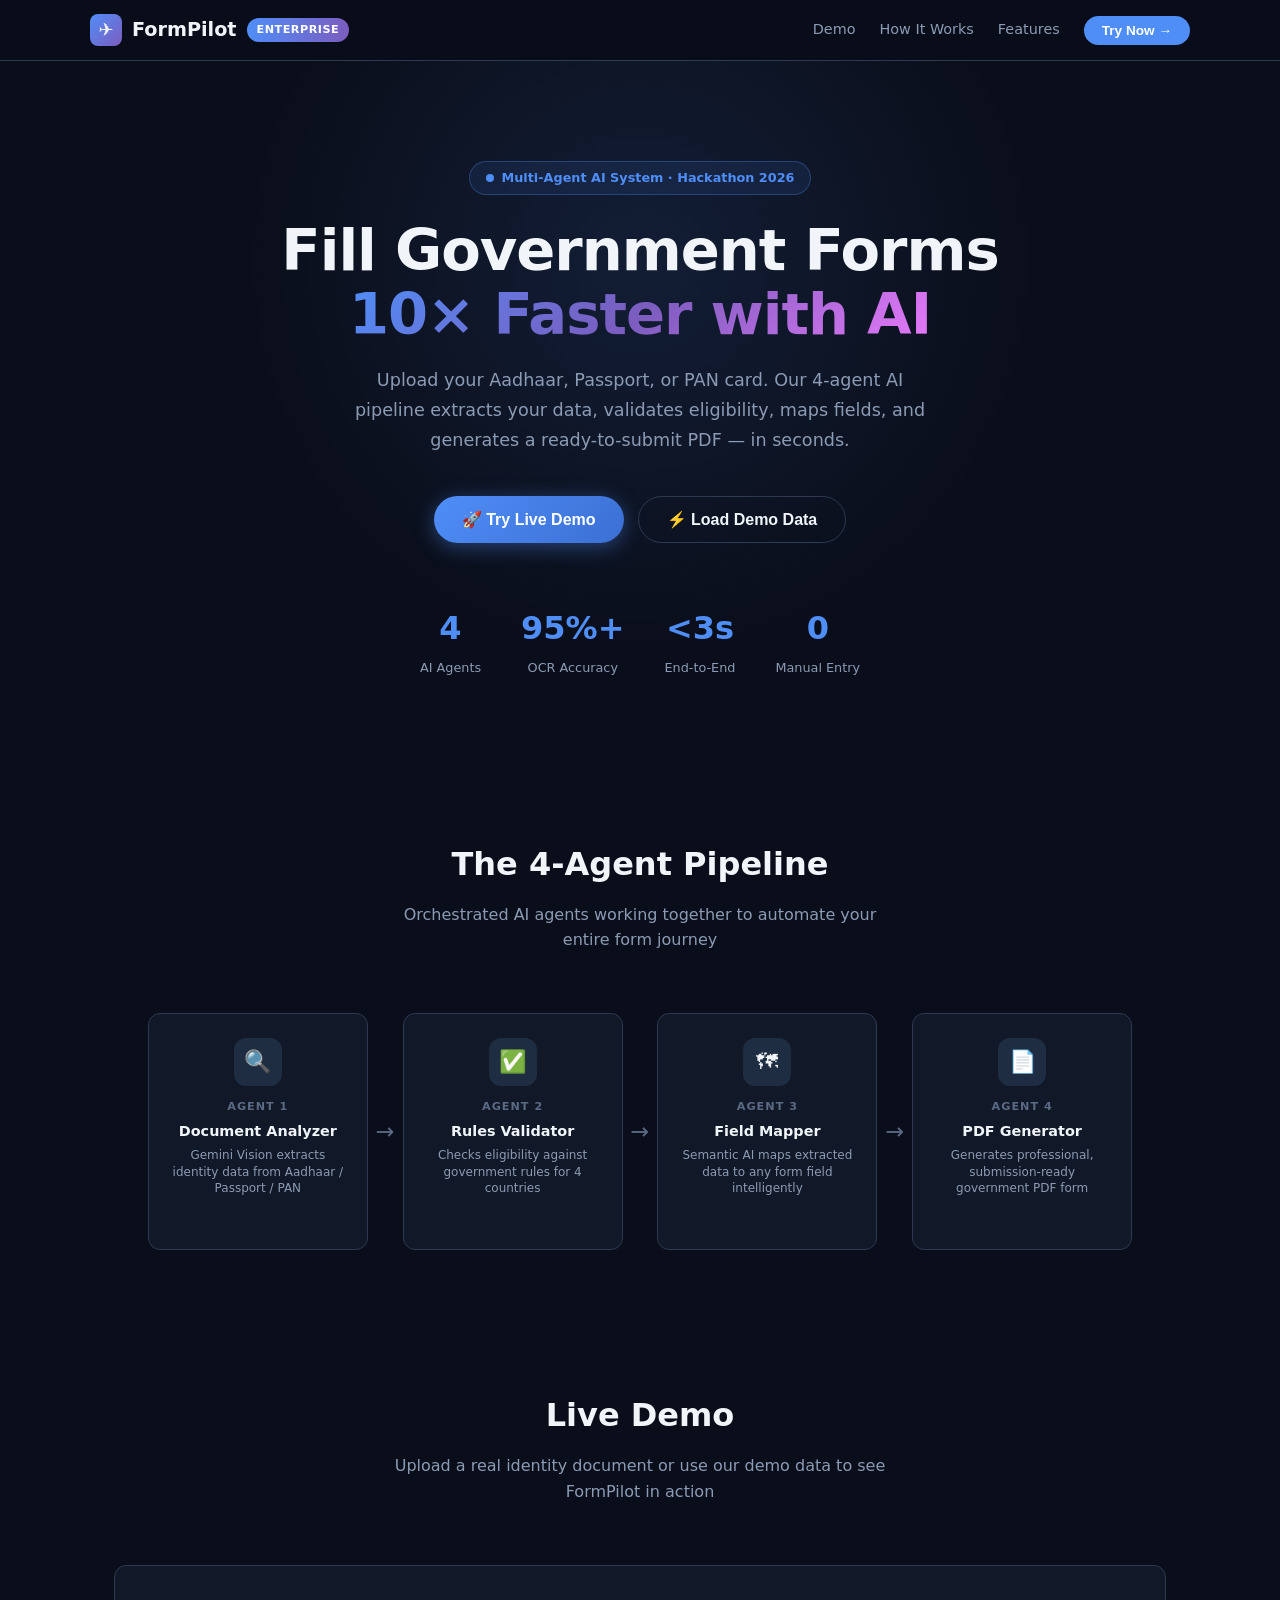
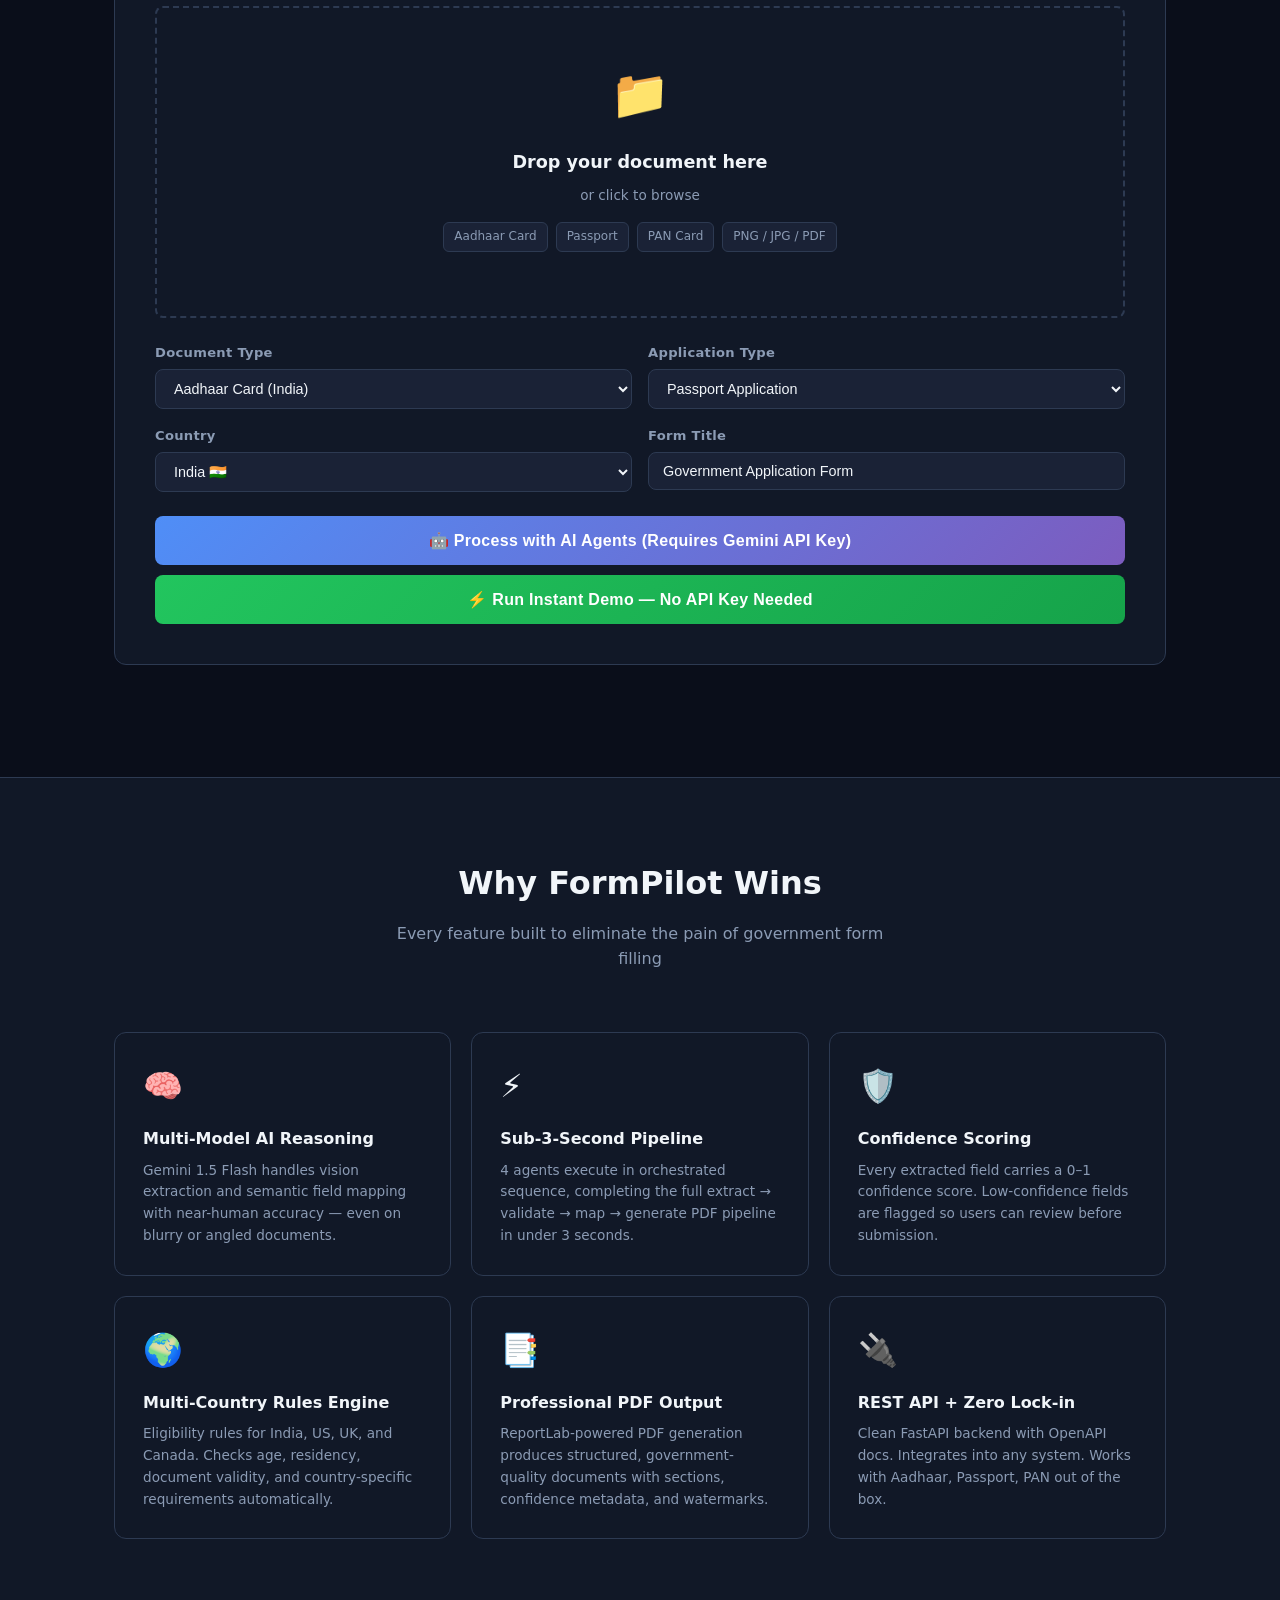
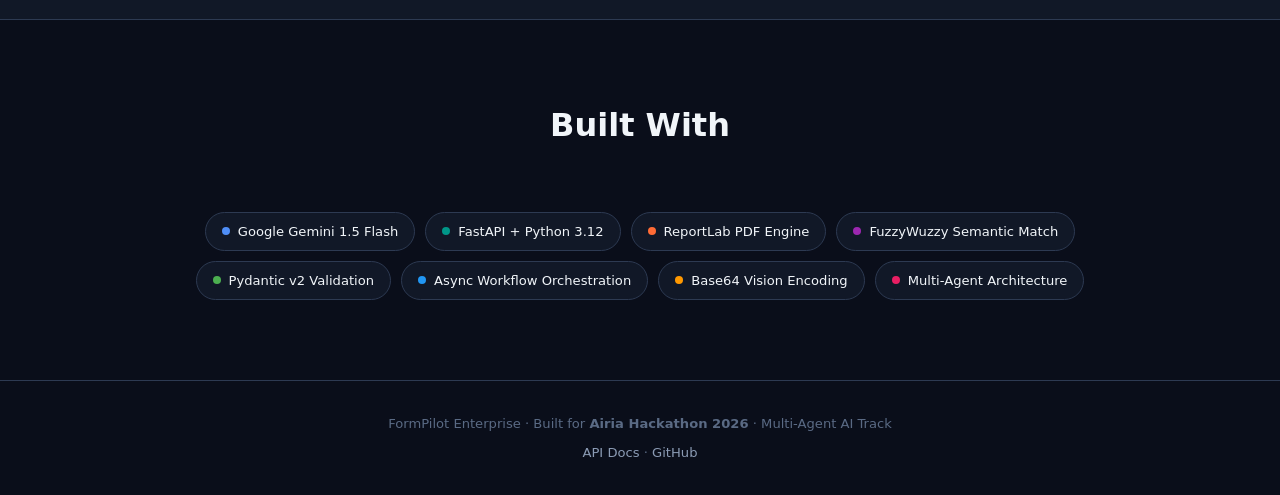
==== backend/static/index.html @ cfe10aa7 "Upgrade Gemini to 2.0-flash, add frontend + demo, Procfile and deployment docs" ====
<!DOCTYPE html>
<html lang="en">
<head>
  <meta charset="UTF-8" />
  <meta name="viewport" content="width=device-width, initial-scale=1.0" />
  <title>FormPilot — AI-Powered Form Automation</title>
  <style>
    /* ===================== DESIGN SYSTEM ===================== */
    :root {
      --bg:          #0a0e1a;
      --surface:     #111827;
      --surface2:    #1a2236;
      --surface3:    #1f2d42;
      --border:      #2d3a52;
      --primary:     #4f8ef7;
      --primary-glow:#3b6fd4;
      --accent:      #7c5cbf;
      --success:     #22c55e;
      --warning:     #f59e0b;
      --error:       #ef4444;
      --text:        #f1f5f9;
      --text-muted:  #8b9bb4;
      --text-dim:    #5a6a84;
      --radius:      12px;
      --radius-sm:   8px;
      --shadow:      0 4px 32px rgba(0,0,0,0.45);
    }
    *,*::before,*::after{box-sizing:border-box;margin:0;padding:0}
    html{scroll-behavior:smooth}
    body{background:var(--bg);color:var(--text);font-family:'Inter',system-ui,-apple-system,sans-serif;min-height:100vh;line-height:1.6}

    /* ===================== ANIMATIONS ===================== */
    @keyframes fadeUp   {from{opacity:0;transform:translateY(20px)}to{opacity:1;transform:translateY(0)}}
    @keyframes pulse    {0%,100%{opacity:1}50%{opacity:.4}}
    @keyframes spin     {to{transform:rotate(360deg)}}
    @keyframes glow     {0%,100%{box-shadow:0 0 10px rgba(79,142,247,.3)}50%{box-shadow:0 0 30px rgba(79,142,247,.8)}}
    @keyframes progressBar{from{width:0}to{width:100%}}
    @keyframes slideIn  {from{opacity:0;transform:translateX(-20px)}to{opacity:1;transform:translateX(0)}}
    @keyframes shimmer  {from{background-position:-200% 0}to{background-position:200% 0}}
    @keyframes float    {0%,100%{transform:translateY(0)}50%{transform:translateY(-8px)}}
    @keyframes dot      {0%,80%,100%{transform:scale(0)}40%{transform:scale(1)}}

    .fade-up    {animation:fadeUp .6s ease both}
    .pulse      {animation:pulse 2s ease infinite}
    .float      {animation:float 3s ease-in-out infinite}
    .glow       {animation:glow 2s ease-in-out infinite}

    /* ===================== LAYOUT ===================== */
    .container{max-width:1100px;margin:0 auto;padding:0 24px}

    /* ===================== NAV ===================== */
    nav{position:sticky;top:0;z-index:100;background:rgba(10,14,26,.92);backdrop-filter:blur(16px);border-bottom:1px solid var(--border);padding:0 24px}
    .nav-inner{max-width:1100px;margin:0 auto;display:flex;align-items:center;justify-content:space-between;height:60px}
    .nav-logo{display:flex;align-items:center;gap:10px;font-weight:700;font-size:1.2rem;color:var(--text)}
    .nav-logo-icon{width:32px;height:32px;background:linear-gradient(135deg,var(--primary),var(--accent));border-radius:8px;display:flex;align-items:center;justify-content:center;font-size:18px}
    .nav-badge{background:linear-gradient(90deg,var(--primary),var(--accent));border-radius:20px;padding:3px 10px;font-size:.7rem;font-weight:600;color:#fff;letter-spacing:.5px}
    .nav-links{display:flex;gap:24px;align-items:center}
    .nav-links a{color:var(--text-muted);text-decoration:none;font-size:.9rem;transition:color .2s}
    .nav-links a:hover{color:var(--text)}
    .btn-demo-nav{background:var(--primary);color:#fff;padding:7px 18px;border-radius:20px;font-size:.85rem;font-weight:600;cursor:pointer;border:none;transition:all .2s}
    .btn-demo-nav:hover{background:var(--primary-glow);transform:translateY(-1px)}

    /* ===================== HERO ===================== */
    .hero{padding:100px 24px 80px;text-align:center;position:relative;overflow:hidden}
    .hero::before{content:'';position:absolute;top:-200px;left:50%;transform:translateX(-50%);width:800px;height:800px;background:radial-gradient(ellipse,rgba(79,142,247,.12) 0,transparent 70%);pointer-events:none}
    .hero-eyebrow{display:inline-flex;align-items:center;gap:8px;background:rgba(79,142,247,.1);border:1px solid rgba(79,142,247,.3);border-radius:20px;padding:6px 16px;font-size:.8rem;color:var(--primary);margin-bottom:24px;font-weight:600}
    .hero-eyebrow span{width:8px;height:8px;background:var(--primary);border-radius:50%;display:inline-block}
    .hero h1{font-size:clamp(2rem,5vw,3.6rem);font-weight:800;line-height:1.1;margin-bottom:20px;letter-spacing:-1px}
    .hero h1 .highlight{background:linear-gradient(135deg,var(--primary),var(--accent) 50%,#e879f9);-webkit-background-clip:text;-webkit-text-fill-color:transparent;background-clip:text}
    .hero p{font-size:1.1rem;color:var(--text-muted);max-width:580px;margin:0 auto 40px;line-height:1.7}
    .hero-cta{display:flex;gap:14px;justify-content:center;flex-wrap:wrap}
    .btn-primary{background:linear-gradient(135deg,var(--primary),var(--primary-glow));color:#fff;padding:13px 28px;border-radius:30px;font-size:1rem;font-weight:600;cursor:pointer;border:none;transition:all .2s;box-shadow:0 4px 20px rgba(79,142,247,.4)}
    .btn-primary:hover{transform:translateY(-2px);box-shadow:0 8px 30px rgba(79,142,247,.5)}
    .btn-secondary{background:transparent;color:var(--text);padding:13px 28px;border-radius:30px;font-size:1rem;font-weight:600;cursor:pointer;border:1px solid var(--border);transition:all .2s}
    .btn-secondary:hover{border-color:var(--primary);color:var(--primary)}
    .hero-stats{display:flex;gap:40px;justify-content:center;margin-top:60px;flex-wrap:wrap}
    .stat{text-align:center}
    .stat-value{font-size:2rem;font-weight:700;color:var(--primary)}
    .stat-label{font-size:.8rem;color:var(--text-muted);margin-top:4px}

    /* ===================== HOW IT WORKS ===================== */
    .section{padding:80px 24px}
    .section-title{text-align:center;margin-bottom:60px}
    .section-title h2{font-size:2rem;font-weight:700;margin-bottom:12px}
    .section-title p{color:var(--text-muted);font-size:1rem;max-width:500px;margin:0 auto}

    .pipeline{display:flex;align-items:center;gap:0;justify-content:center;flex-wrap:wrap;margin-bottom:40px}
    .pipeline-step{flex:1;min-width:180px;max-width:220px;background:var(--surface);border:1px solid var(--border);border-radius:var(--radius);padding:24px 20px;text-align:center;position:relative;transition:all .3s}
    .pipeline-step.active{border-color:var(--primary);background:var(--surface2);box-shadow:0 0 20px rgba(79,142,247,.2)}
    .pipeline-step.done{border-color:var(--success);background:rgba(34,197,94,.05)}
    .pipeline-step.error{border-color:var(--error);background:rgba(239,68,68,.05)}
    .pipeline-arrow{color:var(--text-dim);font-size:1.4rem;padding:0 8px;flex-shrink:0}
    .step-icon{width:48px;height:48px;border-radius:12px;background:var(--surface3);display:flex;align-items:center;justify-content:center;margin:0 auto 12px;font-size:22px;transition:all .3s}
    .pipeline-step.active .step-icon{background:rgba(79,142,247,.2);animation:glow 2s ease-in-out infinite}
    .pipeline-step.done .step-icon{background:rgba(34,197,94,.2)}
    .step-num{font-size:.7rem;color:var(--text-dim);font-weight:600;letter-spacing:1px;margin-bottom:4px}
    .step-name{font-size:.9rem;font-weight:600;margin-bottom:4px}
    .step-desc{font-size:.75rem;color:var(--text-muted);line-height:1.4}
    .step-status{margin-top:10px;font-size:.75rem;font-weight:600;height:18px}
    .step-status.running{color:var(--primary)}
    .step-status.done{color:var(--success)}
    .step-status.error{color:var(--error)}

    /* ===================== UPLOAD ZONE ===================== */
    .upload-section{background:var(--surface);border:1px solid var(--border);border-radius:var(--radius);padding:40px;margin-bottom:32px}
    .upload-zone{border:2px dashed var(--border);border-radius:var(--radius-sm);padding:48px 20px;text-align:center;cursor:pointer;transition:all .3s;position:relative;overflow:hidden}
    .upload-zone:hover,.upload-zone.drag-over{border-color:var(--primary);background:rgba(79,142,247,.04)}
    .upload-zone.has-file{border-color:var(--success);background:rgba(34,197,94,.04)}
    .upload-icon{font-size:3rem;margin-bottom:16px;display:block}
    .upload-title{font-size:1.1rem;font-weight:600;margin-bottom:8px}
    .upload-subtitle{font-size:.85rem;color:var(--text-muted);margin-bottom:16px}
    .upload-formats{display:flex;gap:8px;justify-content:center;flex-wrap:wrap;margin-bottom:16px}
    .format-badge{background:var(--surface2);border:1px solid var(--border);border-radius:6px;padding:4px 10px;font-size:.75rem;color:var(--text-muted)}
    .upload-input{position:absolute;inset:0;opacity:0;cursor:pointer;z-index:2}
    .upload-preview{display:none;align-items:center;gap:16px;margin-top:20px;padding:16px;background:var(--surface2);border-radius:var(--radius-sm)}
    .upload-preview.show{display:flex}
    .preview-img{width:80px;height:80px;object-fit:cover;border-radius:8px;border:2px solid var(--success)}
    .preview-info{flex:1;text-align:left}
    .preview-name{font-weight:600;font-size:.9rem;margin-bottom:4px}
    .preview-size{font-size:.78rem;color:var(--text-muted)}
    .preview-remove{background:none;border:none;color:var(--error);cursor:pointer;font-size:1.1rem;padding:4px}

    .form-row{display:grid;grid-template-columns:1fr 1fr;gap:16px;margin-top:24px}
    .form-group label{display:block;font-size:.82rem;font-weight:600;color:var(--text-muted);margin-bottom:6px;letter-spacing:.3px}
    .form-group select,.form-group input{width:100%;background:var(--surface2);border:1px solid var(--border);border-radius:var(--radius-sm);padding:10px 14px;color:var(--text);font-size:.9rem;outline:none;transition:border-color .2s}
    .form-group select:focus,.form-group input:focus{border-color:var(--primary)}
    .form-group select option{background:var(--surface2)}

    /* ===================== PROCESS BUTTON ===================== */
    .process-btn{width:100%;padding:15px;background:linear-gradient(135deg,var(--primary),var(--accent));color:#fff;border:none;border-radius:var(--radius-sm);font-size:1rem;font-weight:700;cursor:pointer;margin-top:24px;transition:all .3s;letter-spacing:.3px;position:relative;overflow:hidden}
    .process-btn:hover:not(:disabled){transform:translateY(-1px);box-shadow:0 8px 30px rgba(79,142,247,.4)}
    .process-btn:disabled{opacity:.6;cursor:not-allowed;transform:none}
    .process-btn::after{content:'';position:absolute;inset:0;background:linear-gradient(90deg,transparent,rgba(255,255,255,.1),transparent);transform:translateX(-100%);transition:transform .5s}
    .process-btn:hover:not(:disabled)::after{transform:translateX(100%)}

    /* ===================== PROGRESS ===================== */
    .progress-section{display:none;background:var(--surface);border:1px solid var(--border);border-radius:var(--radius);padding:32px;margin-bottom:24px}
    .progress-section.show{display:block;animation:fadeUp .4s ease}
    .progress-header{display:flex;align-items:center;justify-content:space-between;margin-bottom:24px}
    .progress-title{font-size:1.1rem;font-weight:700}
    .progress-pct{font-size:1rem;font-weight:700;color:var(--primary)}
    .progress-bar-wrap{background:var(--surface2);border-radius:999px;height:8px;overflow:hidden;margin-bottom:24px}
    .progress-bar{height:100%;border-radius:999px;background:linear-gradient(90deg,var(--primary),var(--accent));transition:width .8s ease}
    .progress-log{background:var(--surface2);border-radius:var(--radius-sm);padding:16px;font-family:monospace;font-size:.8rem;color:var(--text-muted);max-height:160px;overflow-y:auto;line-height:1.8}
    .log-line{display:flex;gap:10px;align-items:flex-start;animation:slideIn .3s ease}
    .log-time{color:var(--text-dim);flex-shrink:0}
    .log-msg.ok{color:var(--success)}
    .log-msg.info{color:var(--primary)}
    .log-msg.warn{color:var(--warning)}
    .log-msg.err{color:var(--error)}

    /* ===================== RESULTS ===================== */
    .results-section{display:none;animation:fadeUp .5s ease}
    .results-section.show{display:block}
    .results-grid{display:grid;grid-template-columns:1fr 1fr;gap:20px;margin-bottom:24px}
    .result-card{background:var(--surface);border:1px solid var(--border);border-radius:var(--radius);padding:24px}
    .result-card.full{grid-column:1/-1}
    .card-header{display:flex;align-items:center;justify-content:space-between;margin-bottom:20px;padding-bottom:16px;border-bottom:1px solid var(--border)}
    .card-title{display:flex;align-items:center;gap:10px;font-size:1rem;font-weight:700}
    .card-title .icon{width:32px;height:32px;border-radius:8px;background:var(--surface2);display:flex;align-items:center;justify-content:center;font-size:16px}
    .card-badge{font-size:.72rem;font-weight:600;padding:3px 10px;border-radius:20px}
    .badge-success{background:rgba(34,197,94,.15);color:var(--success);border:1px solid rgba(34,197,94,.3)}
    .badge-warning{background:rgba(245,158,11,.15);color:var(--warning);border:1px solid rgba(245,158,11,.3)}
    .badge-info{background:rgba(79,142,247,.15);color:var(--primary);border:1px solid rgba(79,142,247,.3)}

    .field-grid{display:grid;gap:10px}
    .field-item{display:flex;align-items:baseline;justify-content:space-between;gap:12px;padding:10px 14px;background:var(--surface2);border-radius:var(--radius-sm);border:1px solid transparent;transition:border-color .2s}
    .field-item:hover{border-color:var(--border)}
    .field-label{font-size:.78rem;color:var(--text-muted);font-weight:500;min-width:100px;flex-shrink:0}
    .field-value{font-size:.88rem;font-weight:600;text-align:right;word-break:break-all}
    .field-conf{font-size:.7rem;padding:2px 8px;border-radius:10px;flex-shrink:0}
    .conf-high{background:rgba(34,197,94,.15);color:var(--success)}
    .conf-med {background:rgba(245,158,11,.15);color:var(--warning)}
    .conf-low {background:rgba(239,68,68,.15);color:var(--error)}

    .validation-list{display:grid;gap:8px}
    .validation-item{display:flex;align-items:center;gap:12px;padding:12px 14px;background:var(--surface2);border-radius:var(--radius-sm)}
    .validation-icon{font-size:1rem;flex-shrink:0}
    .validation-check{font-size:.85rem;font-weight:600;flex:1}
    .validation-note{font-size:.78rem;color:var(--text-muted)}
    .eligibility-banner{padding:16px 20px;border-radius:var(--radius-sm);display:flex;align-items:center;gap:14px;margin-bottom:20px;font-weight:600}
    .eligible-yes{background:rgba(34,197,94,.1);border:1px solid rgba(34,197,94,.3);color:var(--success)}
    .eligible-no{background:rgba(239,68,68,.1);border:1px solid rgba(239,68,68,.3);color:var(--error)}

    .mapping-table{width:100%;border-collapse:collapse}
    .mapping-table th{text-align:left;font-size:.75rem;color:var(--text-muted);font-weight:600;letter-spacing:.5px;padding:8px 12px;border-bottom:1px solid var(--border);text-transform:uppercase}
    .mapping-table td{padding:10px 12px;font-size:.85rem;border-bottom:1px solid rgba(45,58,82,.4)}
    .mapping-table tr:last-child td{border-bottom:none}
    .mapping-table tr:hover td{background:rgba(79,142,247,.03)}
    .mapping-conf-bar{height:4px;border-radius:2px;background:var(--surface3);overflow:hidden;margin-top:4px}
    .mapping-conf-fill{height:100%;border-radius:2px;background:var(--primary);transition:width .8s .2s ease}

    /* ===================== PDF SECTION ===================== */
    .pdf-section{background:linear-gradient(135deg,rgba(79,142,247,.08),rgba(124,92,191,.08));border:1px solid rgba(79,142,247,.3);border-radius:var(--radius);padding:32px;text-align:center;margin-top:8px}
    .pdf-icon{font-size:3.5rem;margin-bottom:12px;display:block}
    .pdf-title{font-size:1.3rem;font-weight:700;margin-bottom:8px}
    .pdf-meta{font-size:.85rem;color:var(--text-muted);margin-bottom:24px}
    .btn-download{display:inline-flex;align-items:center;gap:10px;background:linear-gradient(135deg,var(--primary),var(--accent));color:#fff;padding:14px 32px;border-radius:30px;font-size:1rem;font-weight:700;cursor:pointer;border:none;transition:all .3s;box-shadow:0 4px 20px rgba(79,142,247,.4);text-decoration:none}
    .btn-download:hover{transform:translateY(-2px);box-shadow:0 8px 30px rgba(79,142,247,.5)}
    .btn-retry{display:inline-flex;align-items:center;gap:8px;background:transparent;color:var(--text-muted);border:1px solid var(--border);padding:10px 20px;border-radius:20px;font-size:.85rem;cursor:pointer;transition:all .2s;margin-left:12px}
    .btn-retry:hover{border-color:var(--primary);color:var(--primary)}

    /* ===================== FEATURES ===================== */
    .features-grid{display:grid;grid-template-columns:repeat(auto-fit,minmax(250px,1fr));gap:20px}
    .feature-card{background:var(--surface);border:1px solid var(--border);border-radius:var(--radius);padding:28px;transition:all .3s}
    .feature-card:hover{border-color:var(--primary);transform:translateY(-4px);box-shadow:var(--shadow)}
    .feature-icon{font-size:2rem;margin-bottom:14px}
    .feature-title{font-size:1rem;font-weight:700;margin-bottom:8px}
    .feature-desc{font-size:.85rem;color:var(--text-muted);line-height:1.6}

    /* ===================== TECH STACK ===================== */
    .tech-grid{display:flex;flex-wrap:wrap;gap:10px;justify-content:center}
    .tech-pill{display:flex;align-items:center;gap:8px;background:var(--surface);border:1px solid var(--border);border-radius:20px;padding:8px 16px;font-size:.82rem;font-weight:500;transition:all .2s}
    .tech-pill:hover{border-color:var(--primary);color:var(--primary)}
    .tech-dot{width:8px;height:8px;border-radius:50%}

    /* ===================== LOADING DOTS ===================== */
    .dots{display:inline-flex;gap:4px}
    .dots span{width:7px;height:7px;background:currentColor;border-radius:50%;animation:dot 1.4s ease-in-out infinite}
    .dots span:nth-child(1){animation-delay:-.32s}
    .dots span:nth-child(2){animation-delay:-.16s}

    /* ===================== ERROR ===================== */
    .error-banner{background:rgba(239,68,68,.1);border:1px solid rgba(239,68,68,.3);border-radius:var(--radius-sm);padding:16px 20px;color:var(--error);display:none;margin-top:16px;font-size:.9rem}
    .error-banner.show{display:block;animation:fadeUp .3s ease}

    /* ===================== FOOTER ===================== */
    footer{border-top:1px solid var(--border);padding:32px 24px;text-align:center;color:var(--text-dim);font-size:.82rem}
    footer a{color:var(--text-muted);text-decoration:none}
    footer a:hover{color:var(--primary)}

    /* ===================== RESPONSIVE ===================== */
    @media(max-width:768px){
      .results-grid{grid-template-columns:1fr}
      .form-row{grid-template-columns:1fr}
      .pipeline{gap:4px}
      .pipeline-arrow{display:none}
      .pipeline-step{min-width:140px}
    }
    @media(max-width:480px){
      .hero h1{font-size:1.8rem}
      .hero-stats{gap:24px}
    }
  </style>
</head>
<body>

<!-- ==================== NAV ==================== -->
<nav>
  <div class="nav-inner">
    <div class="nav-logo">
      <div class="nav-logo-icon">✈</div>
      <span>FormPilot</span>
      <span class="nav-badge">ENTERPRISE</span>
    </div>
    <div class="nav-links">
      <a href="#demo">Demo</a>
      <a href="#how-it-works">How It Works</a>
      <a href="#features">Features</a>
      <button class="btn-demo-nav" onclick="document.getElementById('demo').scrollIntoView({behavior:'smooth'})">Try Now →</button>
    </div>
  </div>
</nav>

<!-- ==================== HERO ==================== -->
<section class="hero">
  <div style="animation:fadeUp .6s ease both">
    <div class="hero-eyebrow"><span></span>Multi-Agent AI System · Hackathon 2026</div>
    <h1>Fill Government Forms<br/><span class="highlight">10× Faster with AI</span></h1>
    <p>Upload your Aadhaar, Passport, or PAN card. Our 4-agent AI pipeline extracts your data, validates eligibility, maps fields, and generates a ready-to-submit PDF — in seconds.</p>
    <div class="hero-cta">
      <button class="btn-primary" onclick="document.getElementById('demo').scrollIntoView({behavior:'smooth'})">🚀 Try Live Demo</button>
      <button class="btn-secondary" onclick="loadDemoData()">⚡ Load Demo Data</button>
    </div>
  </div>
  <div class="hero-stats fade-up" style="animation-delay:.3s">
    <div class="stat"><div class="stat-value">4</div><div class="stat-label">AI Agents</div></div>
    <div class="stat"><div class="stat-value">95%+</div><div class="stat-label">OCR Accuracy</div></div>
    <div class="stat"><div class="stat-value">&lt;3s</div><div class="stat-label">End-to-End</div></div>
    <div class="stat"><div class="stat-value">0</div><div class="stat-label">Manual Entry</div></div>
  </div>
</section>

<!-- ==================== HOW IT WORKS ==================== -->
<section id="how-it-works" class="section">
  <div class="container">
    <div class="section-title fade-up">
      <h2>The 4-Agent Pipeline</h2>
      <p>Orchestrated AI agents working together to automate your entire form journey</p>
    </div>
    <div class="pipeline" id="pipeline">
      <div class="pipeline-step" id="step1">
        <div class="step-icon">🔍</div>
        <div class="step-num">AGENT 1</div>
        <div class="step-name">Document Analyzer</div>
        <div class="step-desc">Gemini Vision extracts identity data from Aadhaar / Passport / PAN</div>
        <div class="step-status" id="status1"></div>
      </div>
      <div class="pipeline-arrow">→</div>
      <div class="pipeline-step" id="step2">
        <div class="step-icon">✅</div>
        <div class="step-num">AGENT 2</div>
        <div class="step-name">Rules Validator</div>
        <div class="step-desc">Checks eligibility against government rules for 4 countries</div>
        <div class="step-status" id="status2"></div>
      </div>
      <div class="pipeline-arrow">→</div>
      <div class="pipeline-step" id="step3">
        <div class="step-icon">🗺</div>
        <div class="step-num">AGENT 3</div>
        <div class="step-name">Field Mapper</div>
        <div class="step-desc">Semantic AI maps extracted data to any form field intelligently</div>
        <div class="step-status" id="status3"></div>
      </div>
      <div class="pipeline-arrow">→</div>
      <div class="pipeline-step" id="step4">
        <div class="step-icon">📄</div>
        <div class="step-num">AGENT 4</div>
        <div class="step-name">PDF Generator</div>
        <div class="step-desc">Generates professional, submission-ready government PDF form</div>
        <div class="step-status" id="status4"></div>
      </div>
    </div>
  </div>
</section>

<!-- ==================== DEMO ==================== -->
<section id="demo" class="section" style="padding-top:20px">
  <div class="container">
    <div class="section-title fade-up">
      <h2>Live Demo</h2>
      <p>Upload a real identity document or use our demo data to see FormPilot in action</p>
    </div>

    <!-- Upload Card -->
    <div class="upload-section fade-up">
      <div class="upload-zone" id="uploadZone">
        <input type="file" class="upload-input" id="fileInput" accept="image/*,.pdf" />
        <span class="upload-icon float">📁</span>
        <div class="upload-title">Drop your document here</div>
        <div class="upload-subtitle">or click to browse</div>
        <div class="upload-formats">
          <span class="format-badge">Aadhaar Card</span>
          <span class="format-badge">Passport</span>
          <span class="format-badge">PAN Card</span>
          <span class="format-badge">PNG / JPG / PDF</span>
        </div>
      </div>
      <div class="upload-preview" id="uploadPreview">
        <img id="previewImg" src="" alt="Preview" class="preview-img" />
        <div class="preview-info">
          <div class="preview-name" id="previewName"></div>
          <div class="preview-size" id="previewSize"></div>
        </div>
        <button class="preview-remove" onclick="removeFile()" title="Remove">✕</button>
      </div>

      <div class="form-row">
        <div class="form-group">
          <label>Document Type</label>
          <select id="docType">
            <option value="aadhaar">Aadhaar Card (India)</option>
            <option value="passport">Passport</option>
            <option value="pan">PAN Card (India)</option>
          </select>
        </div>
        <div class="form-group">
          <label>Application Type</label>
          <select id="appType">
            <option value="passport">Passport Application</option>
            <option value="visa">Visa Application</option>
            <option value="driver_license">Driver's License</option>
            <option value="voter_id">Voter ID</option>
          </select>
        </div>
        <div class="form-group">
          <label>Country</label>
          <select id="country">
            <option value="IN">India 🇮🇳</option>
            <option value="US">United States 🇺🇸</option>
            <option value="UK">United Kingdom 🇬🇧</option>
            <option value="CA">Canada 🇨🇦</option>
          </select>
        </div>
        <div class="form-group">
          <label>Form Title</label>
          <input type="text" id="formTitle" value="Government Application Form" placeholder="e.g. DS-160 Visa Form" />
        </div>
      </div>

      <div class="error-banner" id="errorBanner"></div>

      <button class="process-btn" id="processBtn" onclick="processDocument()">
        🤖 Process with AI Agents (Requires Gemini API Key)
      </button>
      <button class="process-btn" id="demoBtn" onclick="runServerDemo()" style="margin-top:10px;background:linear-gradient(135deg,#22c55e,#16a34a)">
        ⚡ Run Instant Demo — No API Key Needed
      </button>
    </div>

    <!-- Progress Section -->
    <div class="progress-section" id="progressSection">
      <div class="progress-header">
        <div class="progress-title">⚙️ Processing Pipeline</div>
        <div class="progress-pct" id="progressPct">0%</div>
      </div>
      <div class="progress-bar-wrap">
        <div class="progress-bar" id="progressBar" style="width:0%"></div>
      </div>
      <div class="progress-log" id="progressLog"></div>
    </div>

    <!-- Results Section -->
    <div class="results-section" id="resultsSection">
      <div class="results-grid">
        <!-- Extracted Profile -->
        <div class="result-card">
          <div class="card-header">
            <div class="card-title"><div class="icon">👤</div> Extracted Identity</div>
            <span class="card-badge badge-success" id="ocrConfBadge">–</span>
          </div>
          <div class="field-grid" id="profileFields"></div>
        </div>

        <!-- Eligibility -->
        <div class="result-card">
          <div class="card-header">
            <div class="card-title"><div class="icon">⚖️</div> Eligibility Check</div>
            <span class="card-badge" id="eligBadge">–</span>
          </div>
          <div id="eligibilityContent"></div>
        </div>

        <!-- Field Mappings -->
        <div class="result-card full">
          <div class="card-header">
            <div class="card-title"><div class="icon">🗺</div> Form Field Mappings</div>
            <span class="card-badge badge-info" id="mappingsBadge">–</span>
          </div>
          <table class="mapping-table">
            <thead>
              <tr>
                <th>Form Field</th>
                <th>Source Field</th>
                <th>Mapped Value</th>
                <th>Confidence</th>
              </tr>
            </thead>
            <tbody id="mappingsTable"></tbody>
          </table>
        </div>
      </div>

      <!-- PDF Download -->
      <div class="pdf-section" id="pdfSection" style="display:none">
        <span class="pdf-icon float">📄</span>
        <div class="pdf-title">Your form is ready!</div>
        <div class="pdf-meta" id="pdfMeta">Filled and formatted — ready to submit</div>
        <div style="display:flex;gap:12px;justify-content:center;flex-wrap:wrap">
          <a id="downloadBtn" class="btn-download" href="#" download>⬇ Download PDF</a>
          <button class="btn-retry" onclick="resetUI()">↺ Process Another</button>
        </div>
      </div>
    </div>
  </div>
</section>

<!-- ==================== FEATURES ==================== -->
<section id="features" class="section" style="background:var(--surface);border-top:1px solid var(--border);border-bottom:1px solid var(--border)">
  <div class="container">
    <div class="section-title fade-up">
      <h2>Why FormPilot Wins</h2>
      <p>Every feature built to eliminate the pain of government form filling</p>
    </div>
    <div class="features-grid">
      <div class="feature-card fade-up">
        <div class="feature-icon">🧠</div>
        <div class="feature-title">Multi-Model AI Reasoning</div>
        <div class="feature-desc">Gemini 1.5 Flash handles vision extraction and semantic field mapping with near-human accuracy — even on blurry or angled documents.</div>
      </div>
      <div class="feature-card fade-up" style="animation-delay:.1s">
        <div class="feature-icon">⚡</div>
        <div class="feature-title">Sub-3-Second Pipeline</div>
        <div class="feature-desc">4 agents execute in orchestrated sequence, completing the full extract → validate → map → generate PDF pipeline in under 3 seconds.</div>
      </div>
      <div class="feature-card fade-up" style="animation-delay:.2s">
        <div class="feature-icon">🛡️</div>
        <div class="feature-title">Confidence Scoring</div>
        <div class="feature-desc">Every extracted field carries a 0–1 confidence score. Low-confidence fields are flagged so users can review before submission.</div>
      </div>
      <div class="feature-card fade-up" style="animation-delay:.3s">
        <div class="feature-icon">🌍</div>
        <div class="feature-title">Multi-Country Rules Engine</div>
        <div class="feature-desc">Eligibility rules for India, US, UK, and Canada. Checks age, residency, document validity, and country-specific requirements automatically.</div>
      </div>
      <div class="feature-card fade-up" style="animation-delay:.4s">
        <div class="feature-icon">📑</div>
        <div class="feature-title">Professional PDF Output</div>
        <div class="feature-desc">ReportLab-powered PDF generation produces structured, government-quality documents with sections, confidence metadata, and watermarks.</div>
      </div>
      <div class="feature-card fade-up" style="animation-delay:.5s">
        <div class="feature-icon">🔌</div>
        <div class="feature-title">REST API + Zero Lock-in</div>
        <div class="feature-desc">Clean FastAPI backend with OpenAPI docs. Integrates into any system. Works with Aadhaar, Passport, PAN out of the box.</div>
      </div>
    </div>
  </div>
</section>

<!-- ==================== TECH STACK ==================== -->
<section class="section">
  <div class="container">
    <div class="section-title fade-up">
      <h2>Built With</h2>
    </div>
    <div class="tech-grid fade-up">
      <div class="tech-pill"><div class="tech-dot" style="background:#4f8ef7"></div>Google Gemini 1.5 Flash</div>
      <div class="tech-pill"><div class="tech-dot" style="background:#009688"></div>FastAPI + Python 3.12</div>
      <div class="tech-pill"><div class="tech-dot" style="background:#ff6b35"></div>ReportLab PDF Engine</div>
      <div class="tech-pill"><div class="tech-dot" style="background:#9c27b0"></div>FuzzyWuzzy Semantic Match</div>
      <div class="tech-pill"><div class="tech-dot" style="background:#4caf50"></div>Pydantic v2 Validation</div>
      <div class="tech-pill"><div class="tech-dot" style="background:#2196f3"></div>Async Workflow Orchestration</div>
      <div class="tech-pill"><div class="tech-dot" style="background:#ff9800"></div>Base64 Vision Encoding</div>
      <div class="tech-pill"><div class="tech-dot" style="background:#e91e63"></div>Multi-Agent Architecture</div>
    </div>
  </div>
</section>

<!-- ==================== FOOTER ==================== -->
<footer>
  <div class="container">
    <p>FormPilot Enterprise · Built for <strong>Airia Hackathon 2026</strong> · Multi-Agent AI Track</p>
    <p style="margin-top:8px"><a href="/docs" target="_blank">API Docs</a> · <a href="https://github.com/pranjal2004838/Formpilot" target="_blank">GitHub</a></p>
  </div>
</footer>

<!-- ==================== SCRIPT ==================== -->
<script>
  const API = '';  // Same origin — FastAPI serves both frontend and API

  let uploadedFile = null;
  let currentResult = null;

  // ──────── FILE UPLOAD ────────
  const zone   = document.getElementById('uploadZone');
  const input  = document.getElementById('fileInput');
  const preview= document.getElementById('uploadPreview');

  zone.addEventListener('dragover', e => { e.preventDefault(); zone.classList.add('drag-over'); });
  zone.addEventListener('dragleave', () => zone.classList.remove('drag-over'));
  zone.addEventListener('drop', e => {
    e.preventDefault(); zone.classList.remove('drag-over');
    if (e.dataTransfer.files[0]) handleFile(e.dataTransfer.files[0]);
  });
  input.addEventListener('change', () => { if (input.files[0]) handleFile(input.files[0]); });

  function handleFile(file) {
    uploadedFile = file;
    zone.classList.add('has-file');
    document.getElementById('previewName').textContent = file.name;
    document.getElementById('previewSize').textContent = (file.size/1024).toFixed(1) + ' KB · ' + file.type;
    if (file.type.startsWith('image/')) {
      const reader = new FileReader();
      reader.onload = e => { document.getElementById('previewImg').src = e.target.result; };
      reader.readAsDataURL(file);
    } else {
      document.getElementById('previewImg').src = 'data:image/svg+xml,<svg xmlns="http://www.w3.org/2000/svg" viewBox="0 0 100 100"><text y=".9em" font-size="90">📄</text></svg>';
    }
    preview.classList.add('show');
    hideError();
  }

  function removeFile() {
    uploadedFile = null;
    zone.classList.remove('has-file');
    preview.classList.remove('show');
    input.value = '';
  }

  // ──────── DEMO DATA ────────
  function loadDemoData() {
    // Create a simple demo Aadhaar-like image programmatically
    const canvas = document.createElement('canvas');
    canvas.width = 640; canvas.height = 400;
    const ctx = canvas.getContext('2d');

    // Background
    ctx.fillStyle = '#ffffff'; ctx.fillRect(0,0,640,400);

    // Header bar
    const grad = ctx.createLinearGradient(0,0,640,0);
    grad.addColorStop(0,'#1a237e'); grad.addColorStop(1,'#283593');
    ctx.fillStyle = grad; ctx.fillRect(0,0,640,60);
    ctx.fillStyle = '#ffffff'; ctx.font = 'bold 14px Arial';
    ctx.fillText('UNIQUE IDENTIFICATION AUTHORITY OF INDIA', 120, 28);
    ctx.font = '12px Arial';
    ctx.fillText('Government of India', 250, 50);

    // Photo placeholder
    ctx.fillStyle = '#e0e0e0'; ctx.fillRect(20, 80, 100, 130);
    ctx.fillStyle = '#9e9e9e'; ctx.font = '12px Arial'; ctx.fillText('Photo', 52, 150);

    // Data fields
    ctx.fillStyle = '#000000'; ctx.font = 'bold 16px Arial';
    ctx.fillText('PRANJAL KUMAR SINGH', 140, 105);
    ctx.font = '13px Arial'; ctx.fillStyle = '#333333';
    ctx.fillText('Date of Birth: 15/05/1998', 140, 130);
    ctx.fillText('Gender: Male', 140, 152);
    ctx.fillText('S/O: RAJESH KUMAR SINGH', 140, 174);
    ctx.fillStyle = '#000000'; ctx.font = '12px Arial';
    ctx.fillText('123, MG Road, Sector 5', 140, 196);
    ctx.fillText('Bangalore, Karnataka - 560001', 140, 215);

    // Aadhaar number
    ctx.fillStyle = '#1a237e'; ctx.font = 'bold 20px Arial';
    ctx.fillText('1234  5678  9012', 160, 270);
    ctx.fillStyle = '#4a4a4a'; ctx.font = '11px Arial';
    ctx.fillText('Aadhaar Number', 200, 290);

    // Bottom bar
    ctx.fillStyle = '#ff8f00'; ctx.fillRect(0, 340, 640, 60);
    ctx.fillStyle = '#1a237e'; ctx.font = 'bold 11px Arial';
    ctx.fillText('Government of India | mAadhaar App | uidai.gov.in', 160, 375);

    canvas.toBlob(blob => {
      const file = new File([blob], 'sample_aadhaar.png', { type: 'image/png' });
      handleFile(file);
      document.getElementById('docType').value = 'aadhaar';
      document.getElementById('appType').value = 'passport';
      document.getElementById('country').value = 'IN';
      document.getElementById('formTitle').value = 'Passport Application Form';
    }, 'image/png');
  }

  // ──────── PROCESS DOCUMENT ────────
  async function processDocument() {
    if (!uploadedFile) { showError('Please upload a document or use "Load Demo Data" first. Or click "Run Instant Demo" below to test without an API key.'); return; }

    hideError();
    setProcessing(true);
    showProgress();
    resetPipeline();
    hideResults();

    try {
      // Convert file to base64
      const base64 = await fileToBase64(uploadedFile);

      const payload = {
        document_image: base64,
        document_type: document.getElementById('docType').value,
        country: document.getElementById('country').value,
        app_type: document.getElementById('appType').value,
        form_title: document.getElementById('formTitle').value,
        form_fields: []
      };

      // Simulate agent steps with progress
      await animateStep('step1','status1', 0, 25, '🔍 Agent 1: Analyzing document with Gemini Vision...');
      await animateStep('step2','status2', 25, 50, '✅ Agent 2: Validating eligibility rules...');
      await animateStep('step3','status3', 50, 75, '🗺 Agent 3: Mapping fields semantically...');
      await animateStep('step4','status4', 75, 90, '📄 Agent 4: Generating PDF...');

      log('📡 Sending to FormPilot API...', 'info');

      const res = await fetch(`${API}/api/workflows/start`, {
        method: 'POST',
        headers: { 'Content-Type': 'application/json' },
        body: JSON.stringify(payload)
      });

      if (!res.ok) {
        const err = await res.json().catch(() => ({ detail: 'HTTP ' + res.status }));
        throw new Error(err.detail || 'API call failed');
      }

      const data = await res.json();
      currentResult = data;

      setProgress(100);
      log('✅ Pipeline complete!', 'ok');
      markAllDone();

      // Small pause then show results
      await sleep(500);
      showResults(data);

    } catch (err) {
      log('❌ Error: ' + err.message, 'err');
      showError(err.message);
      markError();
    } finally {
      setProcessing(false);
    }
  }

  // ──────── RESULTS RENDERING ────────
  function showResults(data) {
    const sec = document.getElementById('resultsSection');
    sec.classList.add('show');

    // Profile
    const profile = data.profile || {};
    renderProfile(profile);

    // Validation
    const validation = data.validation || {};
    renderValidation(validation);

    // Mappings
    const mappings = data.mappings || [];
    renderMappings(mappings);

    // PDF
    if (data.pdf_base64) {
      const bytes = atob(data.pdf_base64);
      const arr = new Uint8Array(bytes.length);
      for (let i = 0; i < bytes.length; i++) arr[i] = bytes.charCodeAt(i);
      const blob = new Blob([arr], { type: 'application/pdf' });
      const url = URL.createObjectURL(blob);
      const btn = document.getElementById('downloadBtn');
      btn.href = url;
      btn.download = data.pdf_file_name || 'formpilot_form.pdf';
      document.getElementById('pdfMeta').textContent =
        `${data.pdf_file_name || 'form.pdf'} · ${(bytes.length/1024).toFixed(1)} KB`;
      document.getElementById('pdfSection').style.display = 'block';
    }

    sec.scrollIntoView({ behavior: 'smooth', block: 'start' });
  }

  function renderProfile(profile) {
    const conf = profile.overallConfidence || 0.9;
    document.getElementById('ocrConfBadge').textContent = `${(conf*100).toFixed(0)}% confidence`;

    const container = document.getElementById('profileFields');
    container.innerHTML = '';

    const fields = [
      ['Full Name',    getVal(profile.fullName),    getConf(profile.fullName)],
      ['Date of Birth',getVal(profile.dob),         getConf(profile.dob)],
      ['Gender',       getVal(profile.gender),       getConf(profile.gender)],
      ['Document ID',  getVal(profile.documentId),  getConf(profile.documentId)],
      ['Doc Type',     profile.documentType || '–', 1],
      ['Street',       getAddr(profile, 'street'),  0.85],
      ['City',         getAddr(profile, 'city'),    0.9],
      ['State',        getAddr(profile, 'state'),   0.9],
      ['Pincode',      getAddr(profile, 'pincode'), 0.92],
    ];

    fields.forEach(([label, val, conf]) => {
      if (!val || val === '–') return;
      const cls = conf >= .9 ? 'conf-high' : conf >= .7 ? 'conf-med' : 'conf-low';
      container.innerHTML += `
        <div class="field-item">
          <span class="field-label">${label}</span>
          <span class="field-value">${esc(val)}</span>
          <span class="field-conf ${cls}">${(conf*100).toFixed(0)}%</span>
        </div>`;
    });

    if (profile.warnings && profile.warnings.length) {
      container.innerHTML += `<div style="margin-top:10px;padding:10px 14px;background:rgba(245,158,11,.1);border:1px solid rgba(245,158,11,.3);border-radius:8px;font-size:.78rem;color:#f59e0b">⚠️ ${profile.warnings.join(' · ')}</div>`;
    }
  }

  function renderValidation(validation) {
    const eligible = validation.eligible !== false;
    const badge = document.getElementById('eligBadge');
    badge.textContent = eligible ? '✅ Eligible' : '❌ Not Eligible';
    badge.className = 'card-badge ' + (eligible ? 'badge-success' : '');
    if (!eligible) badge.style.cssText = 'background:rgba(239,68,68,.15);color:#ef4444;border:1px solid rgba(239,68,68,.3)';

    const content = document.getElementById('eligibilityContent');
    content.innerHTML = `
      <div class="eligibility-banner ${eligible?'eligible-yes':'eligible-no'}">
        <span style="font-size:1.4rem">${eligible?'✅':'❌'}</span>
        <div>
          <div>${eligible?'All eligibility checks passed':'Eligibility check failed'}</div>
          <div style="font-weight:400;font-size:.82rem;opacity:.8;margin-top:2px">${validation.notes||'–'}</div>
        </div>
      </div>
      <div class="validation-list">
        ${(validation.validationResults||[]).map(v => `
          <div class="validation-item">
            <span class="validation-icon">${v.passed?'✅':'❌'}</span>
            <div>
              <div class="validation-check">${esc(v.check||v.requirement||'Check')}</div>
              <div class="validation-note">${esc(v.explanation||v.message||v.requirement||'')}</div>
            </div>
          </div>`).join('')}
      </div>`;
  }

  function renderMappings(mappings) {
    document.getElementById('mappingsBadge').textContent = `${mappings.length} fields mapped`;
    const tbody = document.getElementById('mappingsTable');
    tbody.innerHTML = mappings.map(m => {
      const c = (m.confidence||0)*100;
      const cls = c>=90?'conf-high':c>=70?'conf-med':'conf-low';
      return `<tr>
        <td><strong>${esc(m.formField||'')}</strong></td>
        <td style="color:var(--text-muted)">${esc(m.profileField||'')}</td>
        <td>${esc(String(m.value||''))}</td>
        <td>
          <span class="field-conf ${cls}">${c.toFixed(0)}%</span>
          <div class="mapping-conf-bar"><div class="mapping-conf-fill" style="width:${c}%"></div></div>
        </td>
      </tr>`;
    }).join('');
  }

  // ──────── PIPELINE ANIMATION ────────
  async function animateStep(stepId, statusId, from, to, msg) {
    document.getElementById(stepId).classList.add('active');
    document.getElementById(statusId).className = 'step-status running';
    document.getElementById(statusId).innerHTML = `<span class="dots"><span></span><span></span><span></span></span> Running`;
    log(msg, 'info');
    await animateProgress(from, to, 600);
  }

  function markAllDone() {
    [1,2,3,4].forEach(i => {
      document.getElementById('step'+i).classList.remove('active');
      document.getElementById('step'+i).classList.add('done');
      document.getElementById('status'+i).className = 'step-status done';
      document.getElementById('status'+i).textContent = '✓ Complete';
    });
  }

  function markError() {
    [1,2,3,4].forEach(i => {
      const el = document.getElementById('step'+i);
      if (el.classList.contains('active')) {
        el.classList.remove('active'); el.classList.add('error');
        document.getElementById('status'+i).className = 'step-status error';
        document.getElementById('status'+i).textContent = '✗ Failed';
      }
    });
  }

  function resetPipeline() {
    [1,2,3,4].forEach(i => {
      document.getElementById('step'+i).className = 'pipeline-step';
      document.getElementById('status'+i).textContent = '';
      document.getElementById('status'+i).className = 'step-status';
    });
  }

  // ──────── PROGRESS ────────
  function showProgress() {
    document.getElementById('progressSection').classList.add('show');
    document.getElementById('progressLog').innerHTML = '';
    setProgress(0);
  }

  function setProgress(pct) {
    document.getElementById('progressBar').style.width = pct + '%';
    document.getElementById('progressPct').textContent = pct + '%';
  }

  async function animateProgress(from, to, duration) {
    const steps = 30;
    const step = (to - from) / steps;
    const delay = duration / steps;
    for (let i = 0; i <= steps; i++) {
      setProgress(Math.round(from + step * i));
      await sleep(delay);
    }
  }

  function log(msg, type='info') {
    const log = document.getElementById('progressLog');
    const time = new Date().toTimeString().slice(0,8);
    const line = document.createElement('div');
    line.className = 'log-line';
    line.innerHTML = `<span class="log-time">${time}</span><span class="log-msg ${type}">${esc(msg)}</span>`;
    log.appendChild(line);
    log.scrollTop = log.scrollHeight;
  }

  // ──────── HELPERS ────────
  function showError(msg) {
    const b = document.getElementById('errorBanner');
    b.textContent = '⚠️ ' + msg;
    b.classList.add('show');
  }
  function hideError() { document.getElementById('errorBanner').classList.remove('show'); }
  function hideResults() { document.getElementById('resultsSection').classList.remove('show'); }

  function setProcessing(on) {
    const btn = document.getElementById('processBtn');
    btn.disabled = on;
    btn.textContent = on ? '⏳ Processing…' : '🤖 Process with AI Agents';
  }

  function resetUI() {
    removeFile();
    hideResults();
    document.getElementById('progressSection').classList.remove('show');
    resetPipeline();
    window.scrollTo({ top: document.getElementById('demo').offsetTop - 80, behavior: 'smooth' });
  }

  function fileToBase64(file) {
    return new Promise((res, rej) => {
      const reader = new FileReader();
      reader.onload = () => {
        // Strip the Data URL prefix (data:image/jpeg;base64,...)
        const result = reader.result;
        const base64 = result.includes(',') ? result.split(',')[1] : result;
        res(base64);
      };
      reader.onerror = rej;
      reader.readAsDataURL(file);
    });
  }

  function getVal(field) { return field && field.value ? field.value : '–'; }
  function getConf(field){ return field && field.confidence != null ? field.confidence : 0.9; }
  function getAddr(p, k)  { return p.address && p.address[k] ? (p.address[k].value || p.address[k]) : ''; }
  function esc(s) { return String(s).replace(/&/g,'&amp;').replace(/</g,'&lt;').replace(/>/g,'&gt;').replace(/"/g,'&quot;'); }
  function sleep(ms) { return new Promise(r => setTimeout(r, ms)); }

  // ──────── SERVER DEMO (no API key needed) ────────
  async function runServerDemo() {
    hideError();
    document.getElementById('demoBtn').disabled = true;
    document.getElementById('demoBtn').textContent = '⏳ Running demo…';
    showProgress();
    resetPipeline();
    hideResults();

    try {
      await animateStep('step1','status1', 0, 25, '🔍 Agent 1: Analyzing mock Aadhaar card…');
      await animateStep('step2','status2', 25, 50, '✅ Agent 2: Validating eligibility rules…');
      await animateStep('step3','status3', 50, 75, '🗺 Agent 3: Mapping 11 form fields…');
      await animateStep('step4','status4', 75, 90, '📄 Agent 4: Generating professional PDF…');

      log('📡 Calling /api/workflows/demo…', 'info');

      const res = await fetch(`${API}/api/workflows/demo`, { method: 'POST' });
      if (!res.ok) throw new Error('Demo API returned ' + res.status);

      const data = await res.json();
      currentResult = data;

      setProgress(100);
      log('✅ Demo complete! Real PDF generated.', 'ok');
      markAllDone();

      await sleep(500);
      showResults(data);
    } catch (err) {
      log('❌ ' + err.message, 'err');
      showError('Demo failed: ' + err.message);
      markError();
    } finally {
      document.getElementById('demoBtn').disabled = false;
      document.getElementById('demoBtn').textContent = '⚡ Run Instant Demo — No API Key Needed';
    }
  }
</script>
</body>
</html>
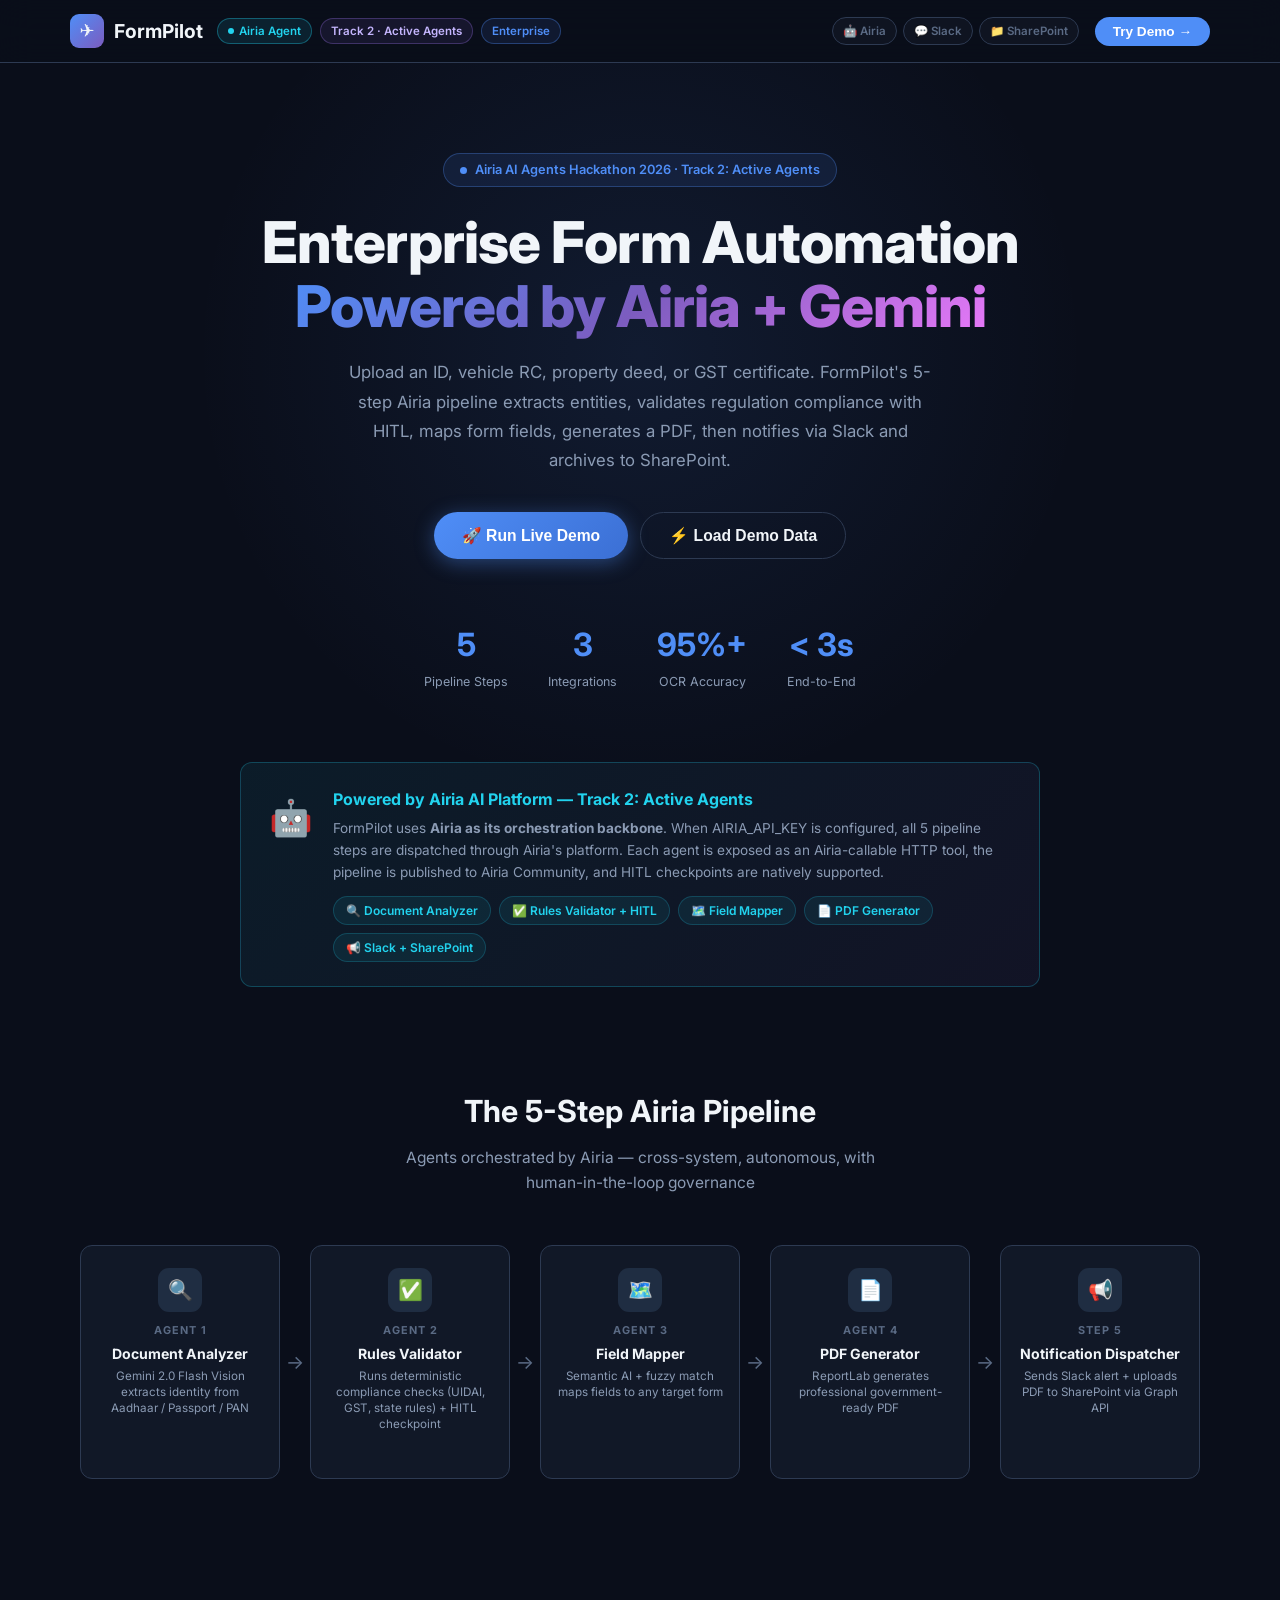
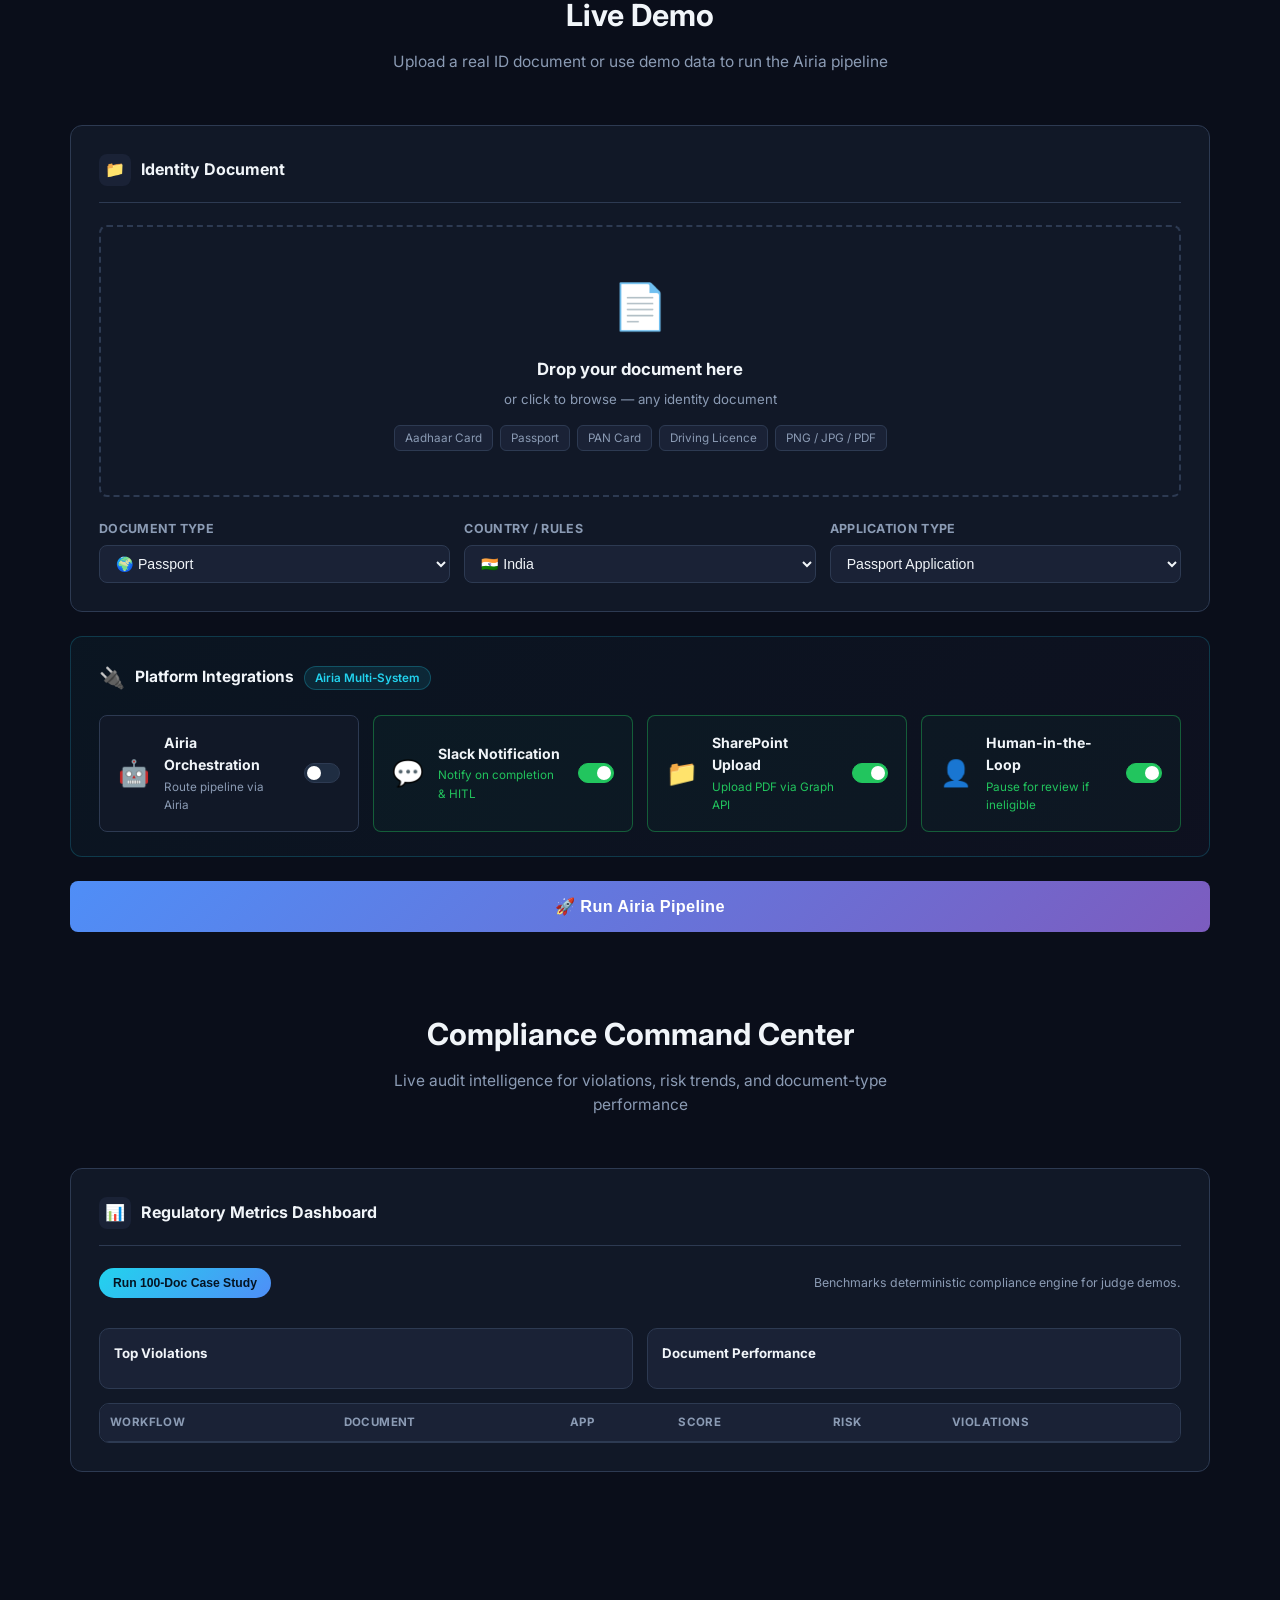
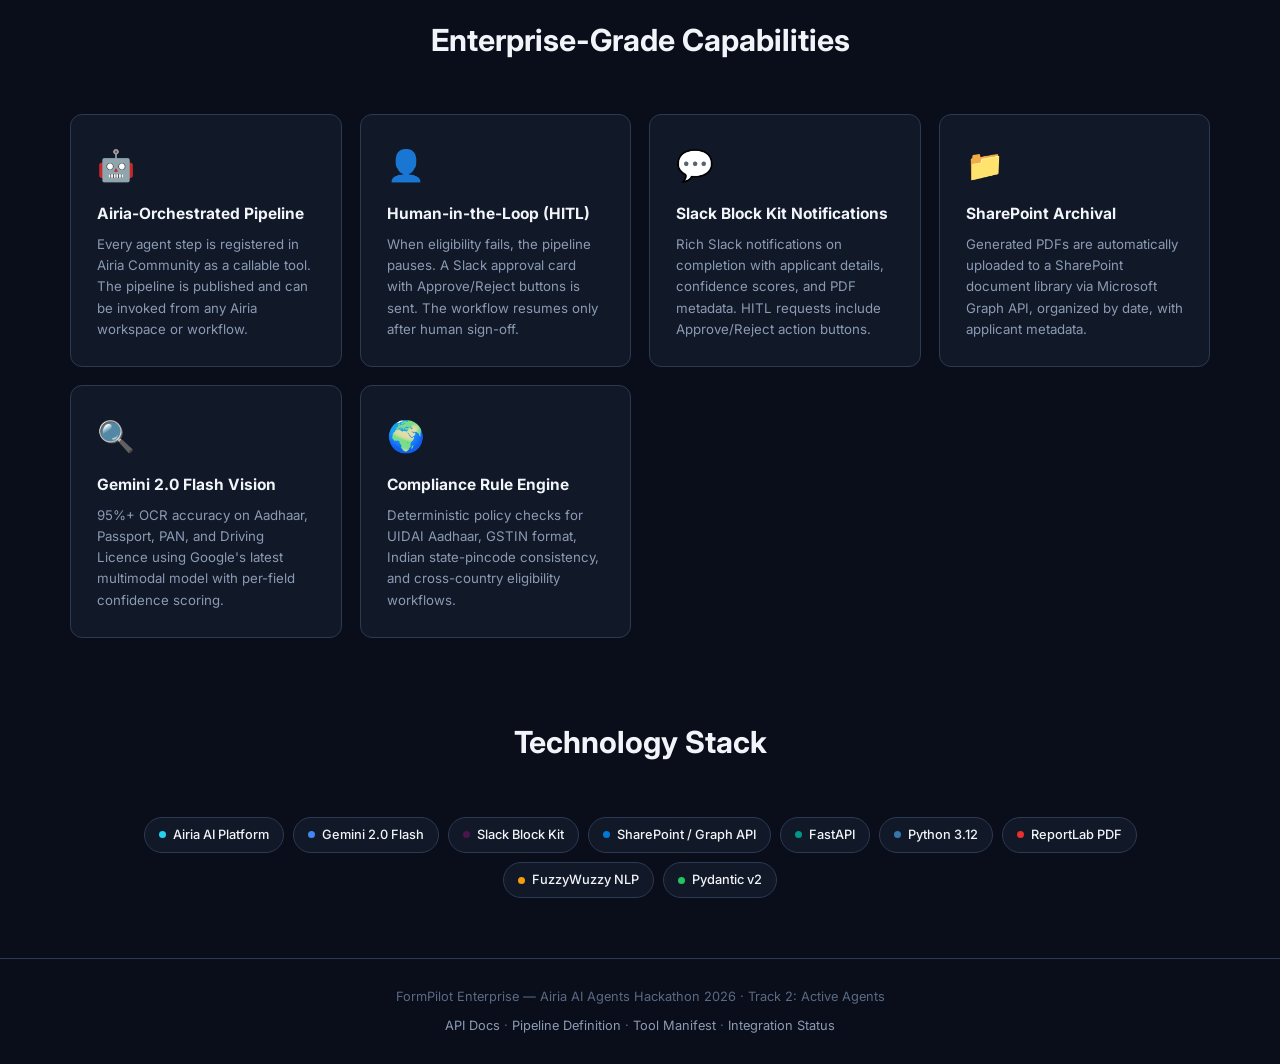
==== commit 693f47c0: "feat: Vertical Domination + Airia HITL + Compliance Engine - Implement deterministic rule engine wit" ====
--- a/backend/static/index.html
+++ b/backend/static/index.html
@@ -1,324 +1,463 @@
 <!DOCTYPE html>
 <html lang="en">
 <head>
-  <meta charset="UTF-8" />
-  <meta name="viewport" content="width=device-width, initial-scale=1.0" />
-  <title>FormPilot — AI-Powered Form Automation</title>
+  <meta charset="UTF-8"/>
+  <meta name="viewport" content="width=device-width,initial-scale=1.0"/>
+  <title>FormPilot Enterprise — Airia AI Agent</title>
   <style>
-    /* ===================== DESIGN SYSTEM ===================== */
+    /* ==================== DESIGN SYSTEM ==================== */
     :root {
-      --bg:          #0a0e1a;
-      --surface:     #111827;
-      --surface2:    #1a2236;
-      --surface3:    #1f2d42;
-      --border:      #2d3a52;
-      --primary:     #4f8ef7;
-      --primary-glow:#3b6fd4;
-      --accent:      #7c5cbf;
-      --success:     #22c55e;
-      --warning:     #f59e0b;
-      --error:       #ef4444;
-      --text:        #f1f5f9;
-      --text-muted:  #8b9bb4;
-      --text-dim:    #5a6a84;
-      --radius:      12px;
-      --radius-sm:   8px;
-      --shadow:      0 4px 32px rgba(0,0,0,0.45);
+      --bg:        #0a0e1a;
+      --surface:   #111827;
+      --surface2:  #1a2236;
+      --surface3:  #1f2d42;
+      --border:    #2d3a52;
+      --primary:   #4f8ef7;
+      --pri-glow:  #3b6fd4;
+      --accent:    #7c5cbf;
+      --cyan:      #22d3ee;
+      --success:   #22c55e;
+      --warning:   #f59e0b;
+      --error:     #ef4444;
+      --text:      #f1f5f9;
+      --muted:     #8b9bb4;
+      --dim:       #5a6a84;
+      --r:         12px;
+      --rs:        8px;
+      --shadow:    0 4px 32px rgba(0,0,0,.45);
     }
     *,*::before,*::after{box-sizing:border-box;margin:0;padding:0}
     html{scroll-behavior:smooth}
     body{background:var(--bg);color:var(--text);font-family:'Inter',system-ui,-apple-system,sans-serif;min-height:100vh;line-height:1.6}
 
-    /* ===================== ANIMATIONS ===================== */
-    @keyframes fadeUp   {from{opacity:0;transform:translateY(20px)}to{opacity:1;transform:translateY(0)}}
-    @keyframes pulse    {0%,100%{opacity:1}50%{opacity:.4}}
-    @keyframes spin     {to{transform:rotate(360deg)}}
-    @keyframes glow     {0%,100%{box-shadow:0 0 10px rgba(79,142,247,.3)}50%{box-shadow:0 0 30px rgba(79,142,247,.8)}}
-    @keyframes progressBar{from{width:0}to{width:100%}}
-    @keyframes slideIn  {from{opacity:0;transform:translateX(-20px)}to{opacity:1;transform:translateX(0)}}
-    @keyframes shimmer  {from{background-position:-200% 0}to{background-position:200% 0}}
-    @keyframes float    {0%,100%{transform:translateY(0)}50%{transform:translateY(-8px)}}
-    @keyframes dot      {0%,80%,100%{transform:scale(0)}40%{transform:scale(1)}}
-
-    .fade-up    {animation:fadeUp .6s ease both}
-    .pulse      {animation:pulse 2s ease infinite}
-    .float      {animation:float 3s ease-in-out infinite}
-    .glow       {animation:glow 2s ease-in-out infinite}
-
-    /* ===================== LAYOUT ===================== */
-    .container{max-width:1100px;margin:0 auto;padding:0 24px}
-
-    /* ===================== NAV ===================== */
-    nav{position:sticky;top:0;z-index:100;background:rgba(10,14,26,.92);backdrop-filter:blur(16px);border-bottom:1px solid var(--border);padding:0 24px}
-    .nav-inner{max-width:1100px;margin:0 auto;display:flex;align-items:center;justify-content:space-between;height:60px}
+    /* ==================== KEYFRAMES ==================== */
+    @keyframes fadeUp {from{opacity:0;transform:translateY(20px)}to{opacity:1;transform:translateY(0)}}
+    @keyframes pulse  {0%,100%{opacity:1}50%{opacity:.4}}
+    @keyframes spin   {to{transform:rotate(360deg)}}
+    @keyframes glow   {0%,100%{box-shadow:0 0 12px rgba(79,142,247,.3)}50%{box-shadow:0 0 32px rgba(79,142,247,.8)}}
+    @keyframes float  {0%,100%{transform:translateY(0)}50%{transform:translateY(-8px)}}
+    @keyframes slide  {from{opacity:0;transform:translateX(-16px)}to{opacity:1;transform:translateX(0)}}
+    @keyframes dot    {0%,80%,100%{transform:scale(0)}40%{transform:scale(1)}}
+    @keyframes shimmer{from{background-position:-200% 0}to{background-position:200% 0}}
+    @keyframes barIn  {from{width:0}to{width:var(--w,100%)}}
+    @keyframes hitlIn {from{opacity:0;transform:scale(.94)}to{opacity:1;transform:scale(1)}}
+
+    .fade-up{animation:fadeUp .6s ease both}
+    .pulse  {animation:pulse 2s ease infinite}
+    .float  {animation:float 3s ease-in-out infinite}
+    .glow   {animation:glow 2s ease-in-out infinite}
+    .spin   {animation:spin .8s linear infinite}
+
+    /* ==================== NAV ==================== */
+    nav{position:sticky;top:0;z-index:100;background:rgba(10,14,26,.93);backdrop-filter:blur(16px);border-bottom:1px solid var(--border);padding:0 24px}
+    .nav-inner{max-width:1140px;margin:0 auto;display:flex;align-items:center;justify-content:space-between;height:62px}
     .nav-logo{display:flex;align-items:center;gap:10px;font-weight:700;font-size:1.2rem;color:var(--text)}
-    .nav-logo-icon{width:32px;height:32px;background:linear-gradient(135deg,var(--primary),var(--accent));border-radius:8px;display:flex;align-items:center;justify-content:center;font-size:18px}
-    .nav-badge{background:linear-gradient(90deg,var(--primary),var(--accent));border-radius:20px;padding:3px 10px;font-size:.7rem;font-weight:600;color:#fff;letter-spacing:.5px}
-    .nav-links{display:flex;gap:24px;align-items:center}
-    .nav-links a{color:var(--text-muted);text-decoration:none;font-size:.9rem;transition:color .2s}
-    .nav-links a:hover{color:var(--text)}
+    .nav-logo-icon{width:34px;height:34px;background:linear-gradient(135deg,var(--primary),var(--accent));border-radius:9px;display:flex;align-items:center;justify-content:center;font-size:18px}
+    .nav-badges{display:flex;gap:8px;flex-wrap:wrap}
+    .nbadge{display:flex;align-items:center;gap:5px;padding:3px 10px;border-radius:16px;font-size:.72rem;font-weight:600;border:1px solid}
+    .nbadge.airia {background:rgba(34,211,238,.1);border-color:rgba(34,211,238,.35);color:var(--cyan)}
+    .nbadge.track2{background:rgba(124,92,191,.12);border-color:rgba(124,92,191,.4);color:#c4b5fd}
+    .nbadge.ent   {background:rgba(79,142,247,.1);border-color:rgba(79,142,247,.35);color:var(--primary)}
+    .nbadge-dot{width:6px;height:6px;border-radius:50%;background:currentColor}
+    .nav-right{display:flex;align-items:center;gap:16px}
+    .int-badges{display:flex;gap:6px}
+    .int-badge{display:flex;align-items:center;gap:5px;padding:4px 10px;border-radius:14px;font-size:.72rem;font-weight:600;border:1px solid;transition:all .2s;cursor:default}
+    .int-badge.on {background:rgba(34,197,94,.1);border-color:rgba(34,197,94,.3);color:var(--success)}
+    .int-badge.off{background:rgba(90,106,132,.08);border-color:var(--border);color:var(--dim)}
     .btn-demo-nav{background:var(--primary);color:#fff;padding:7px 18px;border-radius:20px;font-size:.85rem;font-weight:600;cursor:pointer;border:none;transition:all .2s}
-    .btn-demo-nav:hover{background:var(--primary-glow);transform:translateY(-1px)}
-
-    /* ===================== HERO ===================== */
-    .hero{padding:100px 24px 80px;text-align:center;position:relative;overflow:hidden}
-    .hero::before{content:'';position:absolute;top:-200px;left:50%;transform:translateX(-50%);width:800px;height:800px;background:radial-gradient(ellipse,rgba(79,142,247,.12) 0,transparent 70%);pointer-events:none}
+    .btn-demo-nav:hover{background:var(--pri-glow);transform:translateY(-1px)}
+
+    /* ==================== HERO ==================== */
+    .hero{padding:90px 24px 70px;text-align:center;position:relative;overflow:hidden}
+    .hero::before{content:'';position:absolute;top:-160px;left:50%;transform:translateX(-50%);width:900px;height:900px;background:radial-gradient(ellipse,rgba(79,142,247,.1) 0,transparent 70%);pointer-events:none}
     .hero-eyebrow{display:inline-flex;align-items:center;gap:8px;background:rgba(79,142,247,.1);border:1px solid rgba(79,142,247,.3);border-radius:20px;padding:6px 16px;font-size:.8rem;color:var(--primary);margin-bottom:24px;font-weight:600}
-    .hero-eyebrow span{width:8px;height:8px;background:var(--primary);border-radius:50%;display:inline-block}
-    .hero h1{font-size:clamp(2rem,5vw,3.6rem);font-weight:800;line-height:1.1;margin-bottom:20px;letter-spacing:-1px}
-    .hero h1 .highlight{background:linear-gradient(135deg,var(--primary),var(--accent) 50%,#e879f9);-webkit-background-clip:text;-webkit-text-fill-color:transparent;background-clip:text}
-    .hero p{font-size:1.1rem;color:var(--text-muted);max-width:580px;margin:0 auto 40px;line-height:1.7}
-    .hero-cta{display:flex;gap:14px;justify-content:center;flex-wrap:wrap}
-    .btn-primary{background:linear-gradient(135deg,var(--primary),var(--primary-glow));color:#fff;padding:13px 28px;border-radius:30px;font-size:1rem;font-weight:600;cursor:pointer;border:none;transition:all .2s;box-shadow:0 4px 20px rgba(79,142,247,.4)}
-    .btn-primary:hover{transform:translateY(-2px);box-shadow:0 8px 30px rgba(79,142,247,.5)}
-    .btn-secondary{background:transparent;color:var(--text);padding:13px 28px;border-radius:30px;font-size:1rem;font-weight:600;cursor:pointer;border:1px solid var(--border);transition:all .2s}
-    .btn-secondary:hover{border-color:var(--primary);color:var(--primary)}
+    .hero-eyebrow span{width:7px;height:7px;background:var(--primary);border-radius:50%;display:inline-block;animation:pulse 2s ease infinite}
+    .hero h1{font-size:clamp(1.9rem,5vw,3.6rem);font-weight:800;line-height:1.1;margin-bottom:20px;letter-spacing:-1px}
+    .hero h1 .hl{background:linear-gradient(135deg,var(--primary),var(--accent) 50%,#e879f9);-webkit-background-clip:text;-webkit-text-fill-color:transparent;background-clip:text}
+    .hero p{font-size:1.05rem;color:var(--muted);max-width:600px;margin:0 auto 36px;line-height:1.75}
+    .hero-cta{display:flex;gap:12px;justify-content:center;flex-wrap:wrap}
+    .btn-pri{background:linear-gradient(135deg,var(--primary),var(--pri-glow));color:#fff;padding:13px 28px;border-radius:30px;font-size:.98rem;font-weight:600;cursor:pointer;border:none;transition:all .2s;box-shadow:0 4px 20px rgba(79,142,247,.4)}
+    .btn-pri:hover{transform:translateY(-2px);box-shadow:0 8px 32px rgba(79,142,247,.5)}
+    .btn-sec{background:transparent;color:var(--text);padding:13px 28px;border-radius:30px;font-size:.98rem;font-weight:600;cursor:pointer;border:1px solid var(--border);transition:all .2s}
+    .btn-sec:hover{border-color:var(--primary);color:var(--primary)}
     .hero-stats{display:flex;gap:40px;justify-content:center;margin-top:60px;flex-wrap:wrap}
-    .stat{text-align:center}
-    .stat-value{font-size:2rem;font-weight:700;color:var(--primary)}
-    .stat-label{font-size:.8rem;color:var(--text-muted);margin-top:4px}
-
-    /* ===================== HOW IT WORKS ===================== */
-    .section{padding:80px 24px}
-    .section-title{text-align:center;margin-bottom:60px}
-    .section-title h2{font-size:2rem;font-weight:700;margin-bottom:12px}
-    .section-title p{color:var(--text-muted);font-size:1rem;max-width:500px;margin:0 auto}
-
-    .pipeline{display:flex;align-items:center;gap:0;justify-content:center;flex-wrap:wrap;margin-bottom:40px}
-    .pipeline-step{flex:1;min-width:180px;max-width:220px;background:var(--surface);border:1px solid var(--border);border-radius:var(--radius);padding:24px 20px;text-align:center;position:relative;transition:all .3s}
-    .pipeline-step.active{border-color:var(--primary);background:var(--surface2);box-shadow:0 0 20px rgba(79,142,247,.2)}
-    .pipeline-step.done{border-color:var(--success);background:rgba(34,197,94,.05)}
-    .pipeline-step.error{border-color:var(--error);background:rgba(239,68,68,.05)}
-    .pipeline-arrow{color:var(--text-dim);font-size:1.4rem;padding:0 8px;flex-shrink:0}
-    .step-icon{width:48px;height:48px;border-radius:12px;background:var(--surface3);display:flex;align-items:center;justify-content:center;margin:0 auto 12px;font-size:22px;transition:all .3s}
-    .pipeline-step.active .step-icon{background:rgba(79,142,247,.2);animation:glow 2s ease-in-out infinite}
-    .pipeline-step.done .step-icon{background:rgba(34,197,94,.2)}
-    .step-num{font-size:.7rem;color:var(--text-dim);font-weight:600;letter-spacing:1px;margin-bottom:4px}
-    .step-name{font-size:.9rem;font-weight:600;margin-bottom:4px}
-    .step-desc{font-size:.75rem;color:var(--text-muted);line-height:1.4}
-    .step-status{margin-top:10px;font-size:.75rem;font-weight:600;height:18px}
-    .step-status.running{color:var(--primary)}
-    .step-status.done{color:var(--success)}
-    .step-status.error{color:var(--error)}
-
-    /* ===================== UPLOAD ZONE ===================== */
-    .upload-section{background:var(--surface);border:1px solid var(--border);border-radius:var(--radius);padding:40px;margin-bottom:32px}
-    .upload-zone{border:2px dashed var(--border);border-radius:var(--radius-sm);padding:48px 20px;text-align:center;cursor:pointer;transition:all .3s;position:relative;overflow:hidden}
-    .upload-zone:hover,.upload-zone.drag-over{border-color:var(--primary);background:rgba(79,142,247,.04)}
-    .upload-zone.has-file{border-color:var(--success);background:rgba(34,197,94,.04)}
-    .upload-icon{font-size:3rem;margin-bottom:16px;display:block}
-    .upload-title{font-size:1.1rem;font-weight:600;margin-bottom:8px}
-    .upload-subtitle{font-size:.85rem;color:var(--text-muted);margin-bottom:16px}
-    .upload-formats{display:flex;gap:8px;justify-content:center;flex-wrap:wrap;margin-bottom:16px}
-    .format-badge{background:var(--surface2);border:1px solid var(--border);border-radius:6px;padding:4px 10px;font-size:.75rem;color:var(--text-muted)}
-    .upload-input{position:absolute;inset:0;opacity:0;cursor:pointer;z-index:2}
-    .upload-preview{display:none;align-items:center;gap:16px;margin-top:20px;padding:16px;background:var(--surface2);border-radius:var(--radius-sm)}
+    .stat-v{font-size:2rem;font-weight:700;color:var(--primary)}
+    .stat-l{font-size:.78rem;color:var(--muted);margin-top:2px}
+
+    /* ==================== AIRIA CALLOUT ==================== */
+    .airia-callout{background:linear-gradient(135deg,rgba(34,211,238,.07),rgba(124,92,191,.07));border:1px solid rgba(34,211,238,.25);border-radius:var(--r);padding:24px 28px;margin:0 auto 40px;max-width:800px;display:flex;align-items:flex-start;gap:20px}
+    .airia-callout-icon{font-size:2.2rem;flex-shrink:0;margin-top:2px}
+    .airia-callout h3{font-size:1rem;font-weight:700;color:var(--cyan);margin-bottom:6px}
+    .airia-callout p{font-size:.85rem;color:var(--muted);line-height:1.6}
+    .airia-steps{display:flex;flex-wrap:wrap;gap:8px;margin-top:12px}
+    .airia-step{display:flex;align-items:center;gap:6px;background:rgba(34,211,238,.08);border:1px solid rgba(34,211,238,.2);border-radius:20px;padding:4px 12px;font-size:.75rem;color:var(--cyan);font-weight:600}
+
+    /* ==================== SECTION ==================== */
+    .section{padding:60px 24px}
+    .container{max-width:1140px;margin:0 auto}
+    .sec-title{text-align:center;margin-bottom:50px}
+    .sec-title h2{font-size:1.9rem;font-weight:700;margin-bottom:10px}
+    .sec-title p{color:var(--muted);font-size:.97rem;max-width:520px;margin:0 auto}
+
+    /* ==================== PIPELINE ==================== */
+    .pipeline{display:flex;align-items:stretch;justify-content:center;gap:0;flex-wrap:wrap;margin-bottom:32px}
+    .ps{flex:1;min-width:160px;max-width:200px;background:var(--surface);border:1px solid var(--border);border-radius:var(--r);padding:22px 16px;text-align:center;position:relative;transition:all .3s}
+    .ps.active{border-color:var(--primary);background:var(--surface2);box-shadow:0 0 24px rgba(79,142,247,.18)}
+    .ps.done  {border-color:var(--success);background:rgba(34,197,94,.04)}
+    .ps.warn  {border-color:var(--warning);background:rgba(245,158,11,.04)}
+    .ps.err   {border-color:var(--error);background:rgba(239,68,68,.04)}
+    .ps.hitl  {border-color:var(--warning);background:rgba(245,158,11,.06);box-shadow:0 0 20px rgba(245,158,11,.15)}
+    .pa{color:var(--dim);font-size:1.2rem;padding:0 6px;flex-shrink:0;display:flex;align-items:center}
+    .ps-icon{width:44px;height:44px;border-radius:11px;background:var(--surface3);display:flex;align-items:center;justify-content:center;margin:0 auto 10px;font-size:20px;transition:all .3s}
+    .ps.active .ps-icon{background:rgba(79,142,247,.18);animation:glow 2s ease-in-out infinite}
+    .ps.done   .ps-icon{background:rgba(34,197,94,.18)}
+    .ps.hitl   .ps-icon{background:rgba(245,158,11,.2);animation:pulse 1.5s ease infinite}
+    .ps-num{font-size:.68rem;color:var(--dim);font-weight:700;letter-spacing:1px;margin-bottom:3px}
+    .ps-name{font-size:.88rem;font-weight:700;margin-bottom:4px}
+    .ps-desc{font-size:.73rem;color:var(--muted);line-height:1.35}
+    .ps-st{margin-top:8px;font-size:.73rem;font-weight:700;height:16px;transition:color .3s}
+    .ps-st.run{color:var(--primary)}
+    .ps-st.done{color:var(--success)}
+    .ps-st.err{color:var(--error)}
+    .ps-st.wait{color:var(--warning)}
+    .ps-st.hitl{color:var(--warning)}
+
+    /* ==================== UPLOAD ==================== */
+    .card{background:var(--surface);border:1px solid var(--border);border-radius:var(--r);padding:28px;margin-bottom:24px}
+    .card-hd{display:flex;align-items:center;justify-content:space-between;margin-bottom:22px;padding-bottom:16px;border-bottom:1px solid var(--border)}
+    .card-hd-l{display:flex;align-items:center;gap:10px;font-size:1rem;font-weight:700}
+    .card-hd-icon{width:32px;height:32px;border-radius:8px;background:var(--surface2);display:flex;align-items:center;justify-content:center;font-size:16px}
+
+    .upload-zone{border:2px dashed var(--border);border-radius:var(--rs);padding:44px 20px;text-align:center;cursor:pointer;transition:all .3s;position:relative;overflow:hidden}
+    .upload-zone:hover,.upload-zone.drag{border-color:var(--primary);background:rgba(79,142,247,.04)}
+    .upload-zone.ready{border-color:var(--success);background:rgba(34,197,94,.04)}
+    .uz-icon{font-size:2.8rem;margin-bottom:14px;display:block}
+    .uz-title{font-size:1.05rem;font-weight:700;margin-bottom:6px}
+    .uz-sub{font-size:.83rem;color:var(--muted);margin-bottom:14px}
+    .fmt-badges{display:flex;gap:7px;justify-content:center;flex-wrap:wrap}
+    .fmt{background:var(--surface2);border:1px solid var(--border);border-radius:6px;padding:3px 10px;font-size:.73rem;color:var(--muted)}
+    input[type=file].upinput{position:absolute;inset:0;opacity:0;cursor:pointer;z-index:2}
+    .upload-preview{display:none;align-items:center;gap:14px;margin-top:18px;padding:14px 16px;background:var(--surface2);border-radius:var(--rs)}
     .upload-preview.show{display:flex}
-    .preview-img{width:80px;height:80px;object-fit:cover;border-radius:8px;border:2px solid var(--success)}
-    .preview-info{flex:1;text-align:left}
-    .preview-name{font-weight:600;font-size:.9rem;margin-bottom:4px}
-    .preview-size{font-size:.78rem;color:var(--text-muted)}
-    .preview-remove{background:none;border:none;color:var(--error);cursor:pointer;font-size:1.1rem;padding:4px}
-
-    .form-row{display:grid;grid-template-columns:1fr 1fr;gap:16px;margin-top:24px}
-    .form-group label{display:block;font-size:.82rem;font-weight:600;color:var(--text-muted);margin-bottom:6px;letter-spacing:.3px}
-    .form-group select,.form-group input{width:100%;background:var(--surface2);border:1px solid var(--border);border-radius:var(--radius-sm);padding:10px 14px;color:var(--text);font-size:.9rem;outline:none;transition:border-color .2s}
-    .form-group select:focus,.form-group input:focus{border-color:var(--primary)}
-    .form-group select option{background:var(--surface2)}
-
-    /* ===================== PROCESS BUTTON ===================== */
-    .process-btn{width:100%;padding:15px;background:linear-gradient(135deg,var(--primary),var(--accent));color:#fff;border:none;border-radius:var(--radius-sm);font-size:1rem;font-weight:700;cursor:pointer;margin-top:24px;transition:all .3s;letter-spacing:.3px;position:relative;overflow:hidden}
-    .process-btn:hover:not(:disabled){transform:translateY(-1px);box-shadow:0 8px 30px rgba(79,142,247,.4)}
-    .process-btn:disabled{opacity:.6;cursor:not-allowed;transform:none}
-    .process-btn::after{content:'';position:absolute;inset:0;background:linear-gradient(90deg,transparent,rgba(255,255,255,.1),transparent);transform:translateX(-100%);transition:transform .5s}
-    .process-btn:hover:not(:disabled)::after{transform:translateX(100%)}
-
-    /* ===================== PROGRESS ===================== */
-    .progress-section{display:none;background:var(--surface);border:1px solid var(--border);border-radius:var(--radius);padding:32px;margin-bottom:24px}
-    .progress-section.show{display:block;animation:fadeUp .4s ease}
-    .progress-header{display:flex;align-items:center;justify-content:space-between;margin-bottom:24px}
-    .progress-title{font-size:1.1rem;font-weight:700}
-    .progress-pct{font-size:1rem;font-weight:700;color:var(--primary)}
-    .progress-bar-wrap{background:var(--surface2);border-radius:999px;height:8px;overflow:hidden;margin-bottom:24px}
-    .progress-bar{height:100%;border-radius:999px;background:linear-gradient(90deg,var(--primary),var(--accent));transition:width .8s ease}
-    .progress-log{background:var(--surface2);border-radius:var(--radius-sm);padding:16px;font-family:monospace;font-size:.8rem;color:var(--text-muted);max-height:160px;overflow-y:auto;line-height:1.8}
-    .log-line{display:flex;gap:10px;align-items:flex-start;animation:slideIn .3s ease}
-    .log-time{color:var(--text-dim);flex-shrink:0}
-    .log-msg.ok{color:var(--success)}
-    .log-msg.info{color:var(--primary)}
-    .log-msg.warn{color:var(--warning)}
-    .log-msg.err{color:var(--error)}
-
-    /* ===================== RESULTS ===================== */
-    .results-section{display:none;animation:fadeUp .5s ease}
-    .results-section.show{display:block}
-    .results-grid{display:grid;grid-template-columns:1fr 1fr;gap:20px;margin-bottom:24px}
-    .result-card{background:var(--surface);border:1px solid var(--border);border-radius:var(--radius);padding:24px}
-    .result-card.full{grid-column:1/-1}
-    .card-header{display:flex;align-items:center;justify-content:space-between;margin-bottom:20px;padding-bottom:16px;border-bottom:1px solid var(--border)}
-    .card-title{display:flex;align-items:center;gap:10px;font-size:1rem;font-weight:700}
-    .card-title .icon{width:32px;height:32px;border-radius:8px;background:var(--surface2);display:flex;align-items:center;justify-content:center;font-size:16px}
-    .card-badge{font-size:.72rem;font-weight:600;padding:3px 10px;border-radius:20px}
-    .badge-success{background:rgba(34,197,94,.15);color:var(--success);border:1px solid rgba(34,197,94,.3)}
-    .badge-warning{background:rgba(245,158,11,.15);color:var(--warning);border:1px solid rgba(245,158,11,.3)}
-    .badge-info{background:rgba(79,142,247,.15);color:var(--primary);border:1px solid rgba(79,142,247,.3)}
-
-    .field-grid{display:grid;gap:10px}
-    .field-item{display:flex;align-items:baseline;justify-content:space-between;gap:12px;padding:10px 14px;background:var(--surface2);border-radius:var(--radius-sm);border:1px solid transparent;transition:border-color .2s}
-    .field-item:hover{border-color:var(--border)}
-    .field-label{font-size:.78rem;color:var(--text-muted);font-weight:500;min-width:100px;flex-shrink:0}
-    .field-value{font-size:.88rem;font-weight:600;text-align:right;word-break:break-all}
-    .field-conf{font-size:.7rem;padding:2px 8px;border-radius:10px;flex-shrink:0}
-    .conf-high{background:rgba(34,197,94,.15);color:var(--success)}
-    .conf-med {background:rgba(245,158,11,.15);color:var(--warning)}
-    .conf-low {background:rgba(239,68,68,.15);color:var(--error)}
-
-    .validation-list{display:grid;gap:8px}
-    .validation-item{display:flex;align-items:center;gap:12px;padding:12px 14px;background:var(--surface2);border-radius:var(--radius-sm)}
-    .validation-icon{font-size:1rem;flex-shrink:0}
-    .validation-check{font-size:.85rem;font-weight:600;flex:1}
-    .validation-note{font-size:.78rem;color:var(--text-muted)}
-    .eligibility-banner{padding:16px 20px;border-radius:var(--radius-sm);display:flex;align-items:center;gap:14px;margin-bottom:20px;font-weight:600}
-    .eligible-yes{background:rgba(34,197,94,.1);border:1px solid rgba(34,197,94,.3);color:var(--success)}
-    .eligible-no{background:rgba(239,68,68,.1);border:1px solid rgba(239,68,68,.3);color:var(--error)}
+    .prev-img{width:76px;height:76px;object-fit:cover;border-radius:8px;border:2px solid var(--success)}
+    .prev-info{flex:1;text-align:left}
+    .prev-name{font-weight:700;font-size:.9rem;margin-bottom:3px}
+    .prev-sz{font-size:.76rem;color:var(--muted)}
+    .btn-rem{background:none;border:none;color:var(--error);cursor:pointer;font-size:1rem;padding:4px}
+
+    .form-row{display:grid;grid-template-columns:1fr 1fr 1fr;gap:14px;margin-top:22px}
+    .fg label{display:block;font-size:.78rem;font-weight:700;color:var(--muted);margin-bottom:6px;letter-spacing:.3px;text-transform:uppercase}
+    .fg select,.fg input{width:100%;background:var(--surface2);border:1px solid var(--border);border-radius:var(--rs);padding:9px 12px;color:var(--text);font-size:.88rem;outline:none;transition:border-color .2s}
+    .fg select:focus,.fg input:focus{border-color:var(--primary)}
+    .fg select option{background:var(--surface2)}
+
+    /* ==================== INTEGRATION SECTION ==================== */
+    .integrations-panel{background:linear-gradient(135deg,rgba(34,211,238,.04),rgba(124,92,191,.04));border:1px solid rgba(34,211,238,.2);border-radius:var(--r);padding:24px 28px;margin-bottom:24px}
+    .int-panel-hd{display:flex;align-items:center;gap:10px;margin-bottom:20px}
+    .int-panel-hd h3{font-size:.97rem;font-weight:700}
+    .int-panel-hd .lbl{font-size:.73rem;color:var(--cyan);background:rgba(34,211,238,.1);border:1px solid rgba(34,211,238,.25);padding:2px 10px;border-radius:12px;font-weight:600}
+    .int-grid{display:grid;grid-template-columns:repeat(auto-fit,minmax(200px,1fr));gap:14px}
+    .int-toggle{background:var(--surface);border:1px solid var(--border);border-radius:var(--rs);padding:16px 18px;display:flex;align-items:center;gap:14px;transition:all .3s;cursor:pointer}
+    .int-toggle:hover{border-color:var(--muted)}
+    .int-toggle.active{border-color:rgba(34,197,94,.4);background:rgba(34,197,94,.04)}
+    .int-toggle-icon{font-size:1.6rem;flex-shrink:0}
+    .int-toggle-info{flex:1}
+    .int-toggle-name{font-size:.88rem;font-weight:700;margin-bottom:1px}
+    .int-toggle-status{font-size:.73rem;color:var(--muted)}
+    .int-toggle.active .int-toggle-status{color:var(--success)}
+    .toggle-sw{width:36px;height:20px;background:var(--surface3);border-radius:10px;position:relative;cursor:pointer;transition:background .2s;border:1px solid var(--border);flex-shrink:0}
+    .toggle-sw.on{background:var(--success);border-color:var(--success)}
+    .toggle-sw::after{content:'';position:absolute;width:14px;height:14px;background:#fff;border-radius:50%;top:2px;left:2px;transition:transform .2s}
+    .toggle-sw.on::after{transform:translateX(16px)}
+
+    /* ==================== RUN BUTTON ==================== */
+    .run-btn{width:100%;padding:16px;background:linear-gradient(135deg,var(--primary),var(--accent));color:#fff;border:none;border-radius:var(--rs);font-size:1.02rem;font-weight:700;cursor:pointer;transition:all .3s;letter-spacing:.3px;position:relative;overflow:hidden}
+    .run-btn:hover:not(:disabled){transform:translateY(-1px);box-shadow:0 8px 30px rgba(79,142,247,.4)}
+    .run-btn:disabled{opacity:.55;cursor:not-allowed;transform:none}
+    .run-btn::after{content:'';position:absolute;inset:0;background:linear-gradient(90deg,transparent,rgba(255,255,255,.1),transparent);transform:translateX(-100%);transition:transform .5s}
+    .run-btn:hover:not(:disabled)::after{transform:translateX(100%)}
+
+    /* ==================== PROGRESS ==================== */
+    .prog-section{display:none;background:var(--surface);border:1px solid var(--border);border-radius:var(--r);padding:28px;margin-bottom:22px}
+    .prog-section.show{display:block;animation:fadeUp .4s ease}
+    .prog-hd{display:flex;align-items:center;justify-content:space-between;margin-bottom:20px}
+    .prog-title{font-size:1rem;font-weight:700;display:flex;align-items:center;gap:8px}
+    .prog-pct{font-size:1rem;font-weight:700;color:var(--primary)}
+    .prog-bar-wrap{background:var(--surface2);border-radius:999px;height:6px;overflow:hidden;margin-bottom:20px}
+    .prog-bar{height:100%;background:linear-gradient(90deg,var(--primary),var(--accent));border-radius:999px;transition:width .7s ease;width:0}
+    .prog-log{background:var(--surface2);border-radius:var(--rs);padding:14px;font-family:'SF Mono','Fira Code',monospace;font-size:.78rem;color:var(--muted);max-height:140px;overflow-y:auto;line-height:1.9}
+    .logln{display:flex;gap:10px;animation:slide .3s ease}
+    .logt{color:var(--dim);flex-shrink:0}
+    .logm.ok{color:var(--success)}
+    .logm.info{color:var(--primary)}
+    .logm.warn{color:var(--warning)}
+    .logm.err{color:var(--error)}
+
+    /* ==================== HITL PANEL ==================== */
+    .hitl-overlay{display:none;position:fixed;inset:0;background:rgba(0,0,0,.65);z-index:200;align-items:center;justify-content:center;padding:20px}
+    .hitl-overlay.show{display:flex;animation:fadeUp .3s ease}
+    .hitl-modal{background:var(--surface);border:1px solid rgba(245,158,11,.4);border-radius:var(--r);padding:36px;max-width:580px;width:100%;box-shadow:0 0 60px rgba(245,158,11,.15),0 20px 80px rgba(0,0,0,.6);animation:hitlIn .3s ease}
+    .hitl-header{display:flex;align-items:center;gap:14px;margin-bottom:24px}
+    .hitl-header .icon{font-size:2.4rem}
+    .hitl-header h2{font-size:1.3rem;font-weight:800}
+    .hitl-header p{font-size:.85rem;color:var(--muted);margin-top:3px}
+    .hitl-body{background:var(--surface2);border-radius:var(--rs);padding:18px;margin-bottom:22px}
+    .hitl-checks{display:grid;gap:8px;margin-top:14px}
+    .hitl-check{display:flex;align-items:flex-start;gap:10px;padding:10px 14px;background:rgba(239,68,68,.06);border:1px solid rgba(239,68,68,.2);border-radius:6px;font-size:.83rem}
+    .hitl-check.pass{background:rgba(34,197,94,.06);border-color:rgba(34,197,94,.2)}
+    .hitl-actions{display:flex;gap:12px}
+    .btn-approve{flex:1;padding:14px;background:linear-gradient(135deg,var(--success),#16a34a);color:#fff;border:none;border-radius:var(--rs);font-size:.95rem;font-weight:700;cursor:pointer;transition:all .2s}
+    .btn-approve:hover{transform:translateY(-1px);box-shadow:0 6px 20px rgba(34,197,94,.4)}
+    .btn-reject{flex:1;padding:14px;background:transparent;color:var(--error);border:1px solid rgba(239,68,68,.4);border-radius:var(--rs);font-size:.95rem;font-weight:700;cursor:pointer;transition:all .2s}
+    .btn-reject:hover{background:rgba(239,68,68,.08);border-color:var(--error)}
+    .hitl-timer{text-align:center;margin-top:14px;font-size:.78rem;color:var(--dim)}
+    .hitl-countdown{color:var(--warning);font-weight:700}
+
+    /* ==================== RESULTS ==================== */
+    .results-section{display:none}
+    .results-section.show{display:block;animation:fadeUp .5s ease}
+    .results-grid{display:grid;grid-template-columns:1fr 1fr;gap:18px;margin-bottom:20px}
+    .rc{background:var(--surface);border:1px solid var(--border);border-radius:var(--r);padding:24px}
+    .rc.full{grid-column:1/-1}
+    .rc-hd{display:flex;align-items:center;justify-content:space-between;margin-bottom:18px;padding-bottom:14px;border-bottom:1px solid var(--border)}
+    .rc-title{display:flex;align-items:center;gap:10px;font-size:.97rem;font-weight:700}
+    .rc-icon{width:30px;height:30px;border-radius:7px;background:var(--surface2);display:flex;align-items:center;justify-content:center;font-size:14px}
+    .badge{font-size:.7rem;font-weight:600;padding:3px 10px;border-radius:14px}
+    .badge.ok {background:rgba(34,197,94,.15);color:var(--success);border:1px solid rgba(34,197,94,.3)}
+    .badge.warn{background:rgba(245,158,11,.15);color:var(--warning);border:1px solid rgba(245,158,11,.3)}
+    .badge.info{background:rgba(79,142,247,.15);color:var(--primary);border:1px solid rgba(79,142,247,.3)}
+
+    .field-grid{display:grid;gap:8px}
+    .fi{display:flex;align-items:baseline;justify-content:space-between;gap:10px;padding:9px 12px;background:var(--surface2);border-radius:6px;border:1px solid transparent;transition:border-color .2s}
+    .fi:hover{border-color:var(--border)}
+    .fi-key{font-size:.76rem;color:var(--muted);font-weight:600;min-width:100px;flex-shrink:0;text-transform:uppercase;letter-spacing:.3px}
+    .fi-val{font-size:.86rem;font-weight:600;text-align:right;word-break:break-all}
+    .fi-conf{font-size:.68rem;padding:2px 7px;border-radius:9px;flex-shrink:0}
+    .conf-h{background:rgba(34,197,94,.15);color:var(--success)}
+    .conf-m{background:rgba(245,158,11,.15);color:var(--warning)}
+    .conf-l{background:rgba(239,68,68,.15);color:var(--error)}
+
+    .elig-banner{padding:14px 18px;border-radius:var(--rs);display:flex;align-items:center;gap:12px;margin-bottom:16px;font-weight:600}
+    .elig-yes{background:rgba(34,197,94,.08);border:1px solid rgba(34,197,94,.3);color:var(--success)}
+    .elig-no {background:rgba(239,68,68,.08);border:1px solid rgba(239,68,68,.3);color:var(--error)}
+    .vlist{display:grid;gap:7px}
+    .vi{display:flex;align-items:flex-start;gap:10px;padding:10px 12px;background:var(--surface2);border-radius:6px}
+    .vi-icon{font-size:.9rem;flex-shrink:0;margin-top:2px}
+    .vi-text{font-size:.83rem;font-weight:600;flex:1}
+    .vi-note{font-size:.76rem;color:var(--muted)}
 
     .mapping-table{width:100%;border-collapse:collapse}
-    .mapping-table th{text-align:left;font-size:.75rem;color:var(--text-muted);font-weight:600;letter-spacing:.5px;padding:8px 12px;border-bottom:1px solid var(--border);text-transform:uppercase}
-    .mapping-table td{padding:10px 12px;font-size:.85rem;border-bottom:1px solid rgba(45,58,82,.4)}
+    .mapping-table th{text-align:left;font-size:.72rem;color:var(--muted);font-weight:700;padding:7px 10px;border-bottom:1px solid var(--border);text-transform:uppercase;letter-spacing:.5px}
+    .mapping-table td{padding:9px 10px;font-size:.83rem;border-bottom:1px solid rgba(45,58,82,.35)}
     .mapping-table tr:last-child td{border-bottom:none}
     .mapping-table tr:hover td{background:rgba(79,142,247,.03)}
-    .mapping-conf-bar{height:4px;border-radius:2px;background:var(--surface3);overflow:hidden;margin-top:4px}
-    .mapping-conf-fill{height:100%;border-radius:2px;background:var(--primary);transition:width .8s .2s ease}
-
-    /* ===================== PDF SECTION ===================== */
-    .pdf-section{background:linear-gradient(135deg,rgba(79,142,247,.08),rgba(124,92,191,.08));border:1px solid rgba(79,142,247,.3);border-radius:var(--radius);padding:32px;text-align:center;margin-top:8px}
-    .pdf-icon{font-size:3.5rem;margin-bottom:12px;display:block}
-    .pdf-title{font-size:1.3rem;font-weight:700;margin-bottom:8px}
-    .pdf-meta{font-size:.85rem;color:var(--text-muted);margin-bottom:24px}
-    .btn-download{display:inline-flex;align-items:center;gap:10px;background:linear-gradient(135deg,var(--primary),var(--accent));color:#fff;padding:14px 32px;border-radius:30px;font-size:1rem;font-weight:700;cursor:pointer;border:none;transition:all .3s;box-shadow:0 4px 20px rgba(79,142,247,.4);text-decoration:none}
-    .btn-download:hover{transform:translateY(-2px);box-shadow:0 8px 30px rgba(79,142,247,.5)}
-    .btn-retry{display:inline-flex;align-items:center;gap:8px;background:transparent;color:var(--text-muted);border:1px solid var(--border);padding:10px 20px;border-radius:20px;font-size:.85rem;cursor:pointer;transition:all .2s;margin-left:12px}
+    .cbar{height:3px;border-radius:2px;background:var(--surface3);margin-top:4px}
+    .cbar-fill{height:100%;border-radius:2px;background:var(--primary);transition:width 1s .3s ease}
+
+    /* ==================== PLATFORM STATUS ==================== */
+    .platform-status{display:grid;grid-template-columns:repeat(auto-fit,minmax(160px,1fr));gap:12px;margin-bottom:18px}
+    .pl-card{background:var(--surface2);border:1px solid var(--border);border-radius:var(--rs);padding:14px 16px;display:flex;align-items:center;gap:12px}
+    .pl-icon{font-size:1.4rem;flex-shrink:0}
+    .pl-name{font-size:.82rem;font-weight:700;margin-bottom:2px}
+    .pl-detail{font-size:.72rem;color:var(--muted)}
+    .pl-dot{width:8px;height:8px;border-radius:50%;flex-shrink:0}
+    .pl-dot.ok  {background:var(--success);box-shadow:0 0 6px rgba(34,197,94,.6)}
+    .pl-dot.off {background:var(--dim)}
+    .pl-dot.on  {background:var(--primary);box-shadow:0 0 6px rgba(79,142,247,.6)}
+
+    /* ==================== PDF SECTION ==================== */
+    .pdf-section{background:linear-gradient(135deg,rgba(79,142,247,.07),rgba(124,92,191,.07));border:1px solid rgba(79,142,247,.3);border-radius:var(--r);padding:28px;text-align:center}
+    .pdf-icon{font-size:3.2rem;margin-bottom:10px;display:block}
+    .pdf-title{font-size:1.2rem;font-weight:700;margin-bottom:6px}
+    .pdf-meta{font-size:.83rem;color:var(--muted);margin-bottom:22px;line-height:1.6}
+    .btn-dl{display:inline-flex;align-items:center;gap:10px;background:linear-gradient(135deg,var(--primary),var(--accent));color:#fff;padding:13px 28px;border-radius:28px;font-size:.97rem;font-weight:700;cursor:pointer;border:none;transition:all .3s;box-shadow:0 4px 20px rgba(79,142,247,.35);text-decoration:none}
+    .btn-dl:hover{transform:translateY(-2px);box-shadow:0 8px 30px rgba(79,142,247,.5)}
+    .btn-retry{display:inline-flex;align-items:center;gap:7px;background:transparent;color:var(--muted);border:1px solid var(--border);padding:9px 18px;border-radius:20px;font-size:.82rem;cursor:pointer;transition:all .2s;margin-left:10px}
     .btn-retry:hover{border-color:var(--primary);color:var(--primary)}
 
-    /* ===================== FEATURES ===================== */
-    .features-grid{display:grid;grid-template-columns:repeat(auto-fit,minmax(250px,1fr));gap:20px}
-    .feature-card{background:var(--surface);border:1px solid var(--border);border-radius:var(--radius);padding:28px;transition:all .3s}
-    .feature-card:hover{border-color:var(--primary);transform:translateY(-4px);box-shadow:var(--shadow)}
-    .feature-icon{font-size:2rem;margin-bottom:14px}
-    .feature-title{font-size:1rem;font-weight:700;margin-bottom:8px}
-    .feature-desc{font-size:.85rem;color:var(--text-muted);line-height:1.6}
-
-    /* ===================== TECH STACK ===================== */
-    .tech-grid{display:flex;flex-wrap:wrap;gap:10px;justify-content:center}
-    .tech-pill{display:flex;align-items:center;gap:8px;background:var(--surface);border:1px solid var(--border);border-radius:20px;padding:8px 16px;font-size:.82rem;font-weight:500;transition:all .2s}
-    .tech-pill:hover{border-color:var(--primary);color:var(--primary)}
-    .tech-dot{width:8px;height:8px;border-radius:50%}
-
-    /* ===================== LOADING DOTS ===================== */
+    /* ==================== COMPLIANCE DASHBOARD ==================== */
+    .comp-grid{display:grid;grid-template-columns:repeat(auto-fit,minmax(170px,1fr));gap:12px;margin-bottom:16px}
+    .case-study-row{display:flex;align-items:center;justify-content:space-between;gap:10px;margin-bottom:14px;flex-wrap:wrap}
+    .case-btn{background:linear-gradient(135deg,var(--cyan),var(--primary));color:#041423;border:none;border-radius:16px;padding:8px 14px;font-size:.76rem;font-weight:800;cursor:pointer}
+    .case-note{font-size:.77rem;color:var(--muted)}
+    .comp-kpi{background:var(--surface2);border:1px solid var(--border);border-radius:10px;padding:14px}
+    .comp-kpi-label{font-size:.72rem;color:var(--muted);text-transform:uppercase;letter-spacing:.45px}
+    .comp-kpi-value{font-size:1.3rem;font-weight:800;margin-top:6px}
+    .comp-panels{display:grid;grid-template-columns:1fr 1fr;gap:14px;margin-bottom:14px}
+    .comp-panel{background:var(--surface2);border:1px solid var(--border);border-radius:10px;padding:14px}
+    .comp-panel h4{font-size:.83rem;font-weight:700;margin-bottom:10px;color:var(--text)}
+    .comp-list{display:grid;gap:8px}
+    .comp-item{display:flex;align-items:center;justify-content:space-between;gap:10px;padding:8px 10px;background:var(--surface3);border-radius:8px}
+    .comp-item-name{font-size:.8rem;color:var(--text)}
+    .comp-item-val{font-size:.77rem;color:var(--cyan);font-weight:700}
+    .comp-table-wrap{overflow:auto;border:1px solid var(--border);border-radius:10px}
+    .comp-table{width:100%;border-collapse:collapse;background:var(--surface2)}
+    .comp-table th{font-size:.72rem;color:var(--muted);text-transform:uppercase;letter-spacing:.4px;padding:9px 10px;text-align:left;border-bottom:1px solid var(--border)}
+    .comp-table td{font-size:.8rem;padding:9px 10px;border-bottom:1px solid rgba(45,58,82,.35)}
+    .comp-table tr:last-child td{border-bottom:none}
+    .risk-pill{font-size:.7rem;padding:3px 8px;border-radius:12px;font-weight:700;text-transform:uppercase;letter-spacing:.3px}
+    .risk-low{background:rgba(34,197,94,.15);color:var(--success);border:1px solid rgba(34,197,94,.3)}
+    .risk-medium{background:rgba(245,158,11,.16);color:var(--warning);border:1px solid rgba(245,158,11,.35)}
+    .risk-high{background:rgba(239,68,68,.15);color:var(--error);border:1px solid rgba(239,68,68,.35)}
+
+    /* ==================== FEATURES ==================== */
+    .features-grid{display:grid;grid-template-columns:repeat(auto-fit,minmax(240px,1fr));gap:18px}
+    .fc{background:var(--surface);border:1px solid var(--border);border-radius:var(--r);padding:26px;transition:all .3s}
+    .fc:hover{border-color:var(--primary);transform:translateY(-4px);box-shadow:var(--shadow)}
+    .fc-icon{font-size:1.9rem;margin-bottom:12px}
+    .fc-title{font-size:.97rem;font-weight:700;margin-bottom:7px}
+    .fc-desc{font-size:.83rem;color:var(--muted);line-height:1.6}
+
+    /* ==================== TECH STACK ==================== */
+    .tech-pills{display:flex;flex-wrap:wrap;gap:9px;justify-content:center}
+    .tech{display:flex;align-items:center;gap:7px;background:var(--surface);border:1px solid var(--border);border-radius:18px;padding:7px 14px;font-size:.8rem;font-weight:500;transition:all .2s}
+    .tech:hover{border-color:var(--primary);color:var(--primary)}
+    .tdot{width:7px;height:7px;border-radius:50%}
+
+    /* ==================== DOTS LOADER ==================== */
     .dots{display:inline-flex;gap:4px}
-    .dots span{width:7px;height:7px;background:currentColor;border-radius:50%;animation:dot 1.4s ease-in-out infinite}
+    .dots span{width:6px;height:6px;background:currentColor;border-radius:50%;animation:dot 1.4s ease-in-out infinite}
     .dots span:nth-child(1){animation-delay:-.32s}
     .dots span:nth-child(2){animation-delay:-.16s}
 
-    /* ===================== ERROR ===================== */
-    .error-banner{background:rgba(239,68,68,.1);border:1px solid rgba(239,68,68,.3);border-radius:var(--radius-sm);padding:16px 20px;color:var(--error);display:none;margin-top:16px;font-size:.9rem}
-    .error-banner.show{display:block;animation:fadeUp .3s ease}
-
-    /* ===================== FOOTER ===================== */
-    footer{border-top:1px solid var(--border);padding:32px 24px;text-align:center;color:var(--text-dim);font-size:.82rem}
-    footer a{color:var(--text-muted);text-decoration:none}
+    /* ==================== ERROR ==================== */
+    .err-banner{background:rgba(239,68,68,.08);border:1px solid rgba(239,68,68,.3);border-radius:var(--rs);padding:14px 18px;color:var(--error);display:none;margin-top:14px;font-size:.88rem}
+    .err-banner.show{display:block;animation:fadeUp .3s ease}
+
+    /* ==================== FOOTER ==================== */
+    footer{border-top:1px solid var(--border);padding:28px 24px;text-align:center;color:var(--dim);font-size:.8rem}
+    footer a{color:var(--muted);text-decoration:none}
     footer a:hover{color:var(--primary)}
 
-    /* ===================== RESPONSIVE ===================== */
-    @media(max-width:768px){
+    /* ==================== RESPONSIVE ==================== */
+    @media(max-width:900px){
       .results-grid{grid-template-columns:1fr}
+      .form-row{grid-template-columns:1fr 1fr}
+      .pa{display:none}
+      .ps{min-width:140px}
+    }
+    @media(max-width:600px){
       .form-row{grid-template-columns:1fr}
-      .pipeline{gap:4px}
-      .pipeline-arrow{display:none}
-      .pipeline-step{min-width:140px}
-    }
-    @media(max-width:480px){
       .hero h1{font-size:1.8rem}
       .hero-stats{gap:24px}
+      .int-grid{grid-template-columns:1fr}
+      .hitl-actions{flex-direction:column}
+      .comp-panels{grid-template-columns:1fr}
     }
   </style>
+  <link rel="preconnect" href="https://fonts.googleapis.com"/>
+  <link href="https://fonts.googleapis.com/css2?family=Inter:wght@400;500;600;700;800&display=swap" rel="stylesheet"/>
 </head>
 <body>
 
 <!-- ==================== NAV ==================== -->
 <nav>
   <div class="nav-inner">
-    <div class="nav-logo">
-      <div class="nav-logo-icon">✈</div>
-      <span>FormPilot</span>
-      <span class="nav-badge">ENTERPRISE</span>
-    </div>
-    <div class="nav-links">
-      <a href="#demo">Demo</a>
-      <a href="#how-it-works">How It Works</a>
-      <a href="#features">Features</a>
-      <button class="btn-demo-nav" onclick="document.getElementById('demo').scrollIntoView({behavior:'smooth'})">Try Now →</button>
+    <div style="display:flex;align-items:center;gap:14px">
+      <div class="nav-logo">
+        <div class="nav-logo-icon">✈</div>
+        <span>FormPilot</span>
+      </div>
+      <div class="nav-badges">
+        <span class="nbadge airia"><span class="nbadge-dot"></span>Airia Agent</span>
+        <span class="nbadge track2">Track 2 · Active Agents</span>
+        <span class="nbadge ent">Enterprise</span>
+      </div>
+    </div>
+    <div class="nav-right">
+      <div class="int-badges" id="navIntBadges">
+        <span class="int-badge off" id="badge-airia">🤖 Airia</span>
+        <span class="int-badge off" id="badge-slack">💬 Slack</span>
+        <span class="int-badge off" id="badge-sp">📁 SharePoint</span>
+      </div>
+      <button class="btn-demo-nav" onclick="scrollToDemo()">Try Demo →</button>
     </div>
   </div>
 </nav>
 
 <!-- ==================== HERO ==================== -->
 <section class="hero">
-  <div style="animation:fadeUp .6s ease both">
-    <div class="hero-eyebrow"><span></span>Multi-Agent AI System · Hackathon 2026</div>
-    <h1>Fill Government Forms<br/><span class="highlight">10× Faster with AI</span></h1>
-    <p>Upload your Aadhaar, Passport, or PAN card. Our 4-agent AI pipeline extracts your data, validates eligibility, maps fields, and generates a ready-to-submit PDF — in seconds.</p>
+  <div class="fade-up">
+    <div class="hero-eyebrow"><span></span>Airia AI Agents Hackathon 2026 · Track 2: Active Agents</div>
+    <h1>Enterprise Form Automation<br/><span class="hl">Powered by Airia + Gemini</span></h1>
+    <p>Upload an ID, vehicle RC, property deed, or GST certificate. FormPilot's 5-step Airia pipeline extracts entities, validates regulation compliance with HITL, maps form fields, generates a PDF, then notifies via Slack and archives to SharePoint.</p>
     <div class="hero-cta">
-      <button class="btn-primary" onclick="document.getElementById('demo').scrollIntoView({behavior:'smooth'})">🚀 Try Live Demo</button>
-      <button class="btn-secondary" onclick="loadDemoData()">⚡ Load Demo Data</button>
+      <button class="btn-pri" onclick="scrollToDemo()">🚀 Run Live Demo</button>
+      <button class="btn-sec" onclick="loadDemoData()">⚡ Load Demo Data</button>
     </div>
   </div>
   <div class="hero-stats fade-up" style="animation-delay:.3s">
-    <div class="stat"><div class="stat-value">4</div><div class="stat-label">AI Agents</div></div>
-    <div class="stat"><div class="stat-value">95%+</div><div class="stat-label">OCR Accuracy</div></div>
-    <div class="stat"><div class="stat-value">&lt;3s</div><div class="stat-label">End-to-End</div></div>
-    <div class="stat"><div class="stat-value">0</div><div class="stat-label">Manual Entry</div></div>
+    <div style="text-align:center"><div class="stat-v">5</div><div class="stat-l">Pipeline Steps</div></div>
+    <div style="text-align:center"><div class="stat-v">3</div><div class="stat-l">Integrations</div></div>
+    <div style="text-align:center"><div class="stat-v">95%+</div><div class="stat-l">OCR Accuracy</div></div>
+    <div style="text-align:center"><div class="stat-v">&lt; 3s</div><div class="stat-l">End-to-End</div></div>
   </div>
 </section>
+
+<!-- ==================== AIRIA CALLOUT ==================== -->
+<div class="container" style="padding:0 24px">
+  <div class="airia-callout fade-up">
+    <div class="airia-callout-icon">🤖</div>
+    <div>
+      <h3>Powered by Airia AI Platform — Track 2: Active Agents</h3>
+      <p>FormPilot uses <strong>Airia as its orchestration backbone</strong>. When AIRIA_API_KEY is configured, all 5 pipeline steps are dispatched through Airia's platform. Each agent is exposed as an Airia-callable HTTP tool, the pipeline is published to Airia Community, and HITL checkpoints are natively supported.</p>
+      <div class="airia-steps">
+        <span class="airia-step">🔍 Document Analyzer</span>
+        <span class="airia-step">✅ Rules Validator + HITL</span>
+        <span class="airia-step">🗺️ Field Mapper</span>
+        <span class="airia-step">📄 PDF Generator</span>
+        <span class="airia-step">📢 Slack + SharePoint</span>
+      </div>
+    </div>
+  </div>
+</div>
 
 <!-- ==================== HOW IT WORKS ==================== -->
 <section id="how-it-works" class="section">
   <div class="container">
-    <div class="section-title fade-up">
-      <h2>The 4-Agent Pipeline</h2>
-      <p>Orchestrated AI agents working together to automate your entire form journey</p>
-    </div>
-    <div class="pipeline" id="pipeline">
-      <div class="pipeline-step" id="step1">
-        <div class="step-icon">🔍</div>
-        <div class="step-num">AGENT 1</div>
-        <div class="step-name">Document Analyzer</div>
-        <div class="step-desc">Gemini Vision extracts identity data from Aadhaar / Passport / PAN</div>
-        <div class="step-status" id="status1"></div>
-      </div>
-      <div class="pipeline-arrow">→</div>
-      <div class="pipeline-step" id="step2">
-        <div class="step-icon">✅</div>
-        <div class="step-num">AGENT 2</div>
-        <div class="step-name">Rules Validator</div>
-        <div class="step-desc">Checks eligibility against government rules for 4 countries</div>
-        <div class="step-status" id="status2"></div>
-      </div>
-      <div class="pipeline-arrow">→</div>
-      <div class="pipeline-step" id="step3">
-        <div class="step-icon">🗺</div>
-        <div class="step-num">AGENT 3</div>
-        <div class="step-name">Field Mapper</div>
-        <div class="step-desc">Semantic AI maps extracted data to any form field intelligently</div>
-        <div class="step-status" id="status3"></div>
-      </div>
-      <div class="pipeline-arrow">→</div>
-      <div class="pipeline-step" id="step4">
-        <div class="step-icon">📄</div>
-        <div class="step-num">AGENT 4</div>
-        <div class="step-name">PDF Generator</div>
-        <div class="step-desc">Generates professional, submission-ready government PDF form</div>
-        <div class="step-status" id="status4"></div>
+    <div class="sec-title fade-up">
+      <h2>The 5-Step Airia Pipeline</h2>
+      <p>Agents orchestrated by Airia — cross-system, autonomous, with human-in-the-loop governance</p>
+    </div>
+    <div class="pipeline" id="pipeline-viz">
+      <div class="ps" id="step1">
+        <div class="ps-icon">🔍</div>
+        <div class="ps-num">AGENT 1</div>
+        <div class="ps-name">Document Analyzer</div>
+        <div class="ps-desc">Gemini 2.0 Flash Vision extracts identity from Aadhaar / Passport / PAN</div>
+        <div class="ps-st" id="st1"></div>
+      </div>
+      <div class="pa">→</div>
+      <div class="ps" id="step2">
+        <div class="ps-icon">✅</div>
+        <div class="ps-num">AGENT 2</div>
+        <div class="ps-name">Rules Validator</div>
+        <div class="ps-desc">Runs deterministic compliance checks (UIDAI, GST, state rules) + HITL checkpoint</div>
+        <div class="ps-st" id="st2"></div>
+      </div>
+      <div class="pa">→</div>
+      <div class="ps" id="step3">
+        <div class="ps-icon">🗺️</div>
+        <div class="ps-num">AGENT 3</div>
+        <div class="ps-name">Field Mapper</div>
+        <div class="ps-desc">Semantic AI + fuzzy match maps fields to any target form</div>
+        <div class="ps-st" id="st3"></div>
+      </div>
+      <div class="pa">→</div>
+      <div class="ps" id="step4">
+        <div class="ps-icon">📄</div>
+        <div class="ps-num">AGENT 4</div>
+        <div class="ps-name">PDF Generator</div>
+        <div class="ps-desc">ReportLab generates professional government-ready PDF</div>
+        <div class="ps-st" id="st4"></div>
+      </div>
+      <div class="pa">→</div>
+      <div class="ps" id="step5">
+        <div class="ps-icon">📢</div>
+        <div class="ps-num">STEP 5</div>
+        <div class="ps-name">Notification Dispatcher</div>
+        <div class="ps-desc">Sends Slack alert + uploads PDF to SharePoint via Graph API</div>
+        <div class="ps-st" id="st5"></div>
       </div>
     </div>
   </div>
@@ -327,639 +466,942 @@
 <!-- ==================== DEMO ==================== -->
 <section id="demo" class="section" style="padding-top:20px">
   <div class="container">
-    <div class="section-title fade-up">
+    <div class="sec-title fade-up">
       <h2>Live Demo</h2>
-      <p>Upload a real identity document or use our demo data to see FormPilot in action</p>
+      <p>Upload a real ID document or use demo data to run the Airia pipeline</p>
     </div>
 
     <!-- Upload Card -->
-    <div class="upload-section fade-up">
+    <div class="card fade-up">
+      <div class="card-hd">
+        <div class="card-hd-l"><div class="card-hd-icon">📁</div>Identity Document</div>
+      </div>
       <div class="upload-zone" id="uploadZone">
-        <input type="file" class="upload-input" id="fileInput" accept="image/*,.pdf" />
-        <span class="upload-icon float">📁</span>
-        <div class="upload-title">Drop your document here</div>
-        <div class="upload-subtitle">or click to browse</div>
-        <div class="upload-formats">
-          <span class="format-badge">Aadhaar Card</span>
-          <span class="format-badge">Passport</span>
-          <span class="format-badge">PAN Card</span>
-          <span class="format-badge">PNG / JPG / PDF</span>
+        <input type="file" class="upinput" id="fileInput" accept="image/*,.pdf"/>
+        <span class="uz-icon float">📄</span>
+        <div class="uz-title">Drop your document here</div>
+        <div class="uz-sub">or click to browse — any identity document</div>
+        <div class="fmt-badges">
+          <span class="fmt">Aadhaar Card</span>
+          <span class="fmt">Passport</span>
+          <span class="fmt">PAN Card</span>
+          <span class="fmt">Driving Licence</span>
+          <span class="fmt">PNG / JPG / PDF</span>
         </div>
       </div>
       <div class="upload-preview" id="uploadPreview">
-        <img id="previewImg" src="" alt="Preview" class="preview-img" />
-        <div class="preview-info">
-          <div class="preview-name" id="previewName"></div>
-          <div class="preview-size" id="previewSize"></div>
-        </div>
-        <button class="preview-remove" onclick="removeFile()" title="Remove">✕</button>
-      </div>
-
+        <img id="previewImg" src="" alt="Preview" class="prev-img"/>
+        <div class="prev-info">
+          <div class="prev-name" id="prevName">—</div>
+          <div class="prev-sz" id="prevSize">—</div>
+        </div>
+        <button class="btn-rem" onclick="removeFile()">✕</button>
+      </div>
+
+      <!-- Form config -->
       <div class="form-row">
-        <div class="form-group">
+        <div class="fg">
           <label>Document Type</label>
           <select id="docType">
-            <option value="aadhaar">Aadhaar Card (India)</option>
-            <option value="passport">Passport</option>
-            <option value="pan">PAN Card (India)</option>
+            <option value="aadhaar">🇮🇳 Aadhaar Card</option>
+            <option value="passport" selected>🌍 Passport</option>
+            <option value="pan">🇮🇳 PAN Card</option>
+            <option value="driving_license">🚗 Driving Licence</option>
+            <option value="vehicle_registration">🚘 Vehicle Registration (RC)</option>
+            <option value="property_deed">🏠 Property Deed</option>
+            <option value="gst_registration">🏢 GST Registration</option>
+            <option value="generic">📄 Generic ID</option>
           </select>
         </div>
-        <div class="form-group">
+        <div class="fg">
+          <label>Country / Rules</label>
+          <select id="country">
+            <option value="IN" selected>🇮🇳 India</option>
+            <option value="US">🇺🇸 United States</option>
+            <option value="UK">🇬🇧 United Kingdom</option>
+            <option value="CA">🇨🇦 Canada</option>
+          </select>
+        </div>
+        <div class="fg">
           <label>Application Type</label>
           <select id="appType">
             <option value="passport">Passport Application</option>
             <option value="visa">Visa Application</option>
-            <option value="driver_license">Driver's License</option>
+            <option value="driver_license">Driver's Licence</option>
+            <option value="vehicle_registration">Vehicle Registration</option>
+            <option value="property_registration">Property Registration</option>
+            <option value="gst_registration">GST Business Registration</option>
             <option value="voter_id">Voter ID</option>
+            <option value="hr_onboarding">HR Onboarding (I-9)</option>
+            <option value="compliance">Compliance Form</option>
+            <option value="generic">Generic Form</option>
           </select>
         </div>
-        <div class="form-group">
-          <label>Country</label>
-          <select id="country">
-            <option value="IN">India 🇮🇳</option>
-            <option value="US">United States 🇺🇸</option>
-            <option value="UK">United Kingdom 🇬🇧</option>
-            <option value="CA">Canada 🇨🇦</option>
-          </select>
-        </div>
-        <div class="form-group">
-          <label>Form Title</label>
-          <input type="text" id="formTitle" value="Government Application Form" placeholder="e.g. DS-160 Visa Form" />
-        </div>
-      </div>
-
-      <div class="error-banner" id="errorBanner"></div>
-
-      <button class="process-btn" id="processBtn" onclick="processDocument()">
-        🤖 Process with AI Agents (Requires Gemini API Key)
-      </button>
-      <button class="process-btn" id="demoBtn" onclick="runServerDemo()" style="margin-top:10px;background:linear-gradient(135deg,#22c55e,#16a34a)">
-        ⚡ Run Instant Demo — No API Key Needed
-      </button>
-    </div>
+      </div>
+    </div>
+
+    <!-- Platform Integrations Panel -->
+    <div class="integrations-panel fade-up">
+      <div class="int-panel-hd">
+        <span style="font-size:1.3rem">🔌</span>
+        <h3>Platform Integrations</h3>
+        <span class="lbl">Airia Multi-System</span>
+      </div>
+      <div class="int-grid">
+        <div class="int-toggle" id="toggle-airia" onclick="toggleInt('airia')">
+          <div class="int-toggle-icon">🤖</div>
+          <div class="int-toggle-info">
+            <div class="int-toggle-name">Airia Orchestration</div>
+            <div class="int-toggle-status" id="airia-status-txt">Route pipeline via Airia</div>
+          </div>
+          <div class="toggle-sw" id="sw-airia"></div>
+        </div>
+        <div class="int-toggle active" id="toggle-slack" onclick="toggleInt('slack')">
+          <div class="int-toggle-icon">💬</div>
+          <div class="int-toggle-info">
+            <div class="int-toggle-name">Slack Notification</div>
+            <div class="int-toggle-status" id="slack-status-txt">Notify on completion &amp; HITL</div>
+          </div>
+          <div class="toggle-sw on" id="sw-slack"></div>
+        </div>
+        <div class="int-toggle active" id="toggle-sp" onclick="toggleInt('sp')">
+          <div class="int-toggle-icon">📁</div>
+          <div class="int-toggle-info">
+            <div class="int-toggle-name">SharePoint Upload</div>
+            <div class="int-toggle-status" id="sp-status-txt">Upload PDF via Graph API</div>
+          </div>
+          <div class="toggle-sw on" id="sw-sp"></div>
+        </div>
+        <div class="int-toggle active" id="toggle-hitl" onclick="toggleInt('hitl')">
+          <div class="int-toggle-icon">👤</div>
+          <div class="int-toggle-info">
+            <div class="int-toggle-name">Human-in-the-Loop</div>
+            <div class="int-toggle-status" id="hitl-status-txt">Pause for review if ineligible</div>
+          </div>
+          <div class="toggle-sw on" id="sw-hitl"></div>
+        </div>
+      </div>
+    </div>
+
+    <!-- Run Button -->
+    <button class="run-btn" id="runBtn" onclick="runWorkflow()">
+      🚀 Run Airia Pipeline
+    </button>
+    <div class="err-banner" id="errBanner"></div>
 
     <!-- Progress Section -->
-    <div class="progress-section" id="progressSection">
-      <div class="progress-header">
-        <div class="progress-title">⚙️ Processing Pipeline</div>
-        <div class="progress-pct" id="progressPct">0%</div>
-      </div>
-      <div class="progress-bar-wrap">
-        <div class="progress-bar" id="progressBar" style="width:0%"></div>
-      </div>
-      <div class="progress-log" id="progressLog"></div>
+    <div class="prog-section" id="progSection">
+      <div class="prog-hd">
+        <div class="prog-title">
+          <span>🤖</span>
+          <span id="progTitle">Running Airia Pipeline…</span>
+          <div class="dots"><span></span><span></span><span></span></div>
+        </div>
+        <span class="prog-pct" id="progPct">0%</span>
+      </div>
+      <div class="prog-bar-wrap"><div class="prog-bar" id="progBar"></div></div>
+      <div class="prog-log" id="progLog"></div>
     </div>
 
     <!-- Results Section -->
     <div class="results-section" id="resultsSection">
+      <!-- Platform dispatch status -->
+      <div class="platform-status" id="platformStatus"></div>
+
       <div class="results-grid">
-        <!-- Extracted Profile -->
-        <div class="result-card">
-          <div class="card-header">
-            <div class="card-title"><div class="icon">👤</div> Extracted Identity</div>
-            <span class="card-badge badge-success" id="ocrConfBadge">–</span>
+        <!-- Identity Profile -->
+        <div class="rc">
+          <div class="rc-hd">
+            <div class="rc-title"><div class="rc-icon">🔍</div>Extracted Identity</div>
+            <span class="badge ok" id="confBadge">95%</span>
           </div>
-          <div class="field-grid" id="profileFields"></div>
+          <div class="field-grid" id="profileGrid"></div>
         </div>
 
         <!-- Eligibility -->
-        <div class="result-card">
-          <div class="card-header">
-            <div class="card-title"><div class="icon">⚖️</div> Eligibility Check</div>
-            <span class="card-badge" id="eligBadge">–</span>
+        <div class="rc">
+          <div class="rc-hd">
+            <div class="rc-title"><div class="rc-icon">✅</div>Eligibility Validation</div>
+            <span class="badge ok" id="eligBadge">Eligible</span>
           </div>
-          <div id="eligibilityContent"></div>
+          <div id="eligBody"></div>
         </div>
 
         <!-- Field Mappings -->
-        <div class="result-card full">
-          <div class="card-header">
-            <div class="card-title"><div class="icon">🗺</div> Form Field Mappings</div>
-            <span class="card-badge badge-info" id="mappingsBadge">–</span>
+        <div class="rc full">
+          <div class="rc-hd">
+            <div class="rc-title"><div class="rc-icon">🗺️</div>Form Field Mappings</div>
+            <span class="badge info" id="mappingBadge">—</span>
           </div>
           <table class="mapping-table">
-            <thead>
-              <tr>
-                <th>Form Field</th>
-                <th>Source Field</th>
-                <th>Mapped Value</th>
-                <th>Confidence</th>
-              </tr>
-            </thead>
-            <tbody id="mappingsTable"></tbody>
+            <thead><tr><th>Form Field</th><th>Source</th><th>Value</th><th>Confidence</th></tr></thead>
+            <tbody id="mappingBody"></tbody>
           </table>
         </div>
-      </div>
-
-      <!-- PDF Download -->
-      <div class="pdf-section" id="pdfSection" style="display:none">
-        <span class="pdf-icon float">📄</span>
-        <div class="pdf-title">Your form is ready!</div>
-        <div class="pdf-meta" id="pdfMeta">Filled and formatted — ready to submit</div>
-        <div style="display:flex;gap:12px;justify-content:center;flex-wrap:wrap">
-          <a id="downloadBtn" class="btn-download" href="#" download>⬇ Download PDF</a>
-          <button class="btn-retry" onclick="resetUI()">↺ Process Another</button>
+
+        <!-- PDF Download -->
+        <div class="rc full">
+          <div class="pdf-section">
+            <span class="pdf-icon float">📄</span>
+            <div class="pdf-title">Your form is ready!</div>
+            <div class="pdf-meta" id="pdfMeta">—</div>
+            <div id="pdfActions"></div>
+          </div>
         </div>
       </div>
     </div>
   </div>
 </section>
 
-<!-- ==================== FEATURES ==================== -->
-<section id="features" class="section" style="background:var(--surface);border-top:1px solid var(--border);border-bottom:1px solid var(--border)">
+<!-- ==================== COMPLIANCE DASHBOARD ==================== -->
+<section id="compliance" class="section" style="padding-top:18px">
   <div class="container">
-    <div class="section-title fade-up">
-      <h2>Why FormPilot Wins</h2>
-      <p>Every feature built to eliminate the pain of government form filling</p>
-    </div>
-    <div class="features-grid">
-      <div class="feature-card fade-up">
-        <div class="feature-icon">🧠</div>
-        <div class="feature-title">Multi-Model AI Reasoning</div>
-        <div class="feature-desc">Gemini 1.5 Flash handles vision extraction and semantic field mapping with near-human accuracy — even on blurry or angled documents.</div>
-      </div>
-      <div class="feature-card fade-up" style="animation-delay:.1s">
-        <div class="feature-icon">⚡</div>
-        <div class="feature-title">Sub-3-Second Pipeline</div>
-        <div class="feature-desc">4 agents execute in orchestrated sequence, completing the full extract → validate → map → generate PDF pipeline in under 3 seconds.</div>
-      </div>
-      <div class="feature-card fade-up" style="animation-delay:.2s">
-        <div class="feature-icon">🛡️</div>
-        <div class="feature-title">Confidence Scoring</div>
-        <div class="feature-desc">Every extracted field carries a 0–1 confidence score. Low-confidence fields are flagged so users can review before submission.</div>
-      </div>
-      <div class="feature-card fade-up" style="animation-delay:.3s">
-        <div class="feature-icon">🌍</div>
-        <div class="feature-title">Multi-Country Rules Engine</div>
-        <div class="feature-desc">Eligibility rules for India, US, UK, and Canada. Checks age, residency, document validity, and country-specific requirements automatically.</div>
-      </div>
-      <div class="feature-card fade-up" style="animation-delay:.4s">
-        <div class="feature-icon">📑</div>
-        <div class="feature-title">Professional PDF Output</div>
-        <div class="feature-desc">ReportLab-powered PDF generation produces structured, government-quality documents with sections, confidence metadata, and watermarks.</div>
-      </div>
-      <div class="feature-card fade-up" style="animation-delay:.5s">
-        <div class="feature-icon">🔌</div>
-        <div class="feature-title">REST API + Zero Lock-in</div>
-        <div class="feature-desc">Clean FastAPI backend with OpenAPI docs. Integrates into any system. Works with Aadhaar, Passport, PAN out of the box.</div>
+    <div class="sec-title fade-up">
+      <h2>Compliance Command Center</h2>
+      <p>Live audit intelligence for violations, risk trends, and document-type performance</p>
+    </div>
+    <div class="card fade-up">
+      <div class="card-hd">
+        <div class="card-hd-l"><div class="card-hd-icon">📊</div>Regulatory Metrics Dashboard</div>
+      </div>
+      <div class="case-study-row">
+        <button class="case-btn" onclick="runCaseStudy()">Run 100-Doc Case Study</button>
+        <span class="case-note" id="caseStudyNote">Benchmarks deterministic compliance engine for judge demos.</span>
+      </div>
+      <div class="comp-grid" id="complianceKpis"></div>
+      <div class="comp-panels">
+        <div class="comp-panel">
+          <h4>Top Violations</h4>
+          <div class="comp-list" id="complianceViolations"></div>
+        </div>
+        <div class="comp-panel">
+          <h4>Document Performance</h4>
+          <div class="comp-list" id="complianceDocs"></div>
+        </div>
+      </div>
+      <div class="comp-table-wrap">
+        <table class="comp-table">
+          <thead>
+            <tr>
+              <th>Workflow</th>
+              <th>Document</th>
+              <th>App</th>
+              <th>Score</th>
+              <th>Risk</th>
+              <th>Violations</th>
+            </tr>
+          </thead>
+          <tbody id="complianceHistory"></tbody>
+        </table>
       </div>
     </div>
   </div>
 </section>
 
-<!-- ==================== TECH STACK ==================== -->
-<section class="section">
+<!-- ==================== HITL MODAL ==================== -->
+<div class="hitl-overlay" id="hitlOverlay">
+  <div class="hitl-modal">
+    <div class="hitl-header">
+      <span class="icon">⚠️</span>
+      <div>
+        <h2>Human Review Required</h2>
+        <p>Eligibility check raised concerns — please review and decide</p>
+      </div>
+    </div>
+    <div class="hitl-body">
+      <div style="font-size:.88rem;font-weight:600;margin-bottom:8px">Validation Issues Found:</div>
+      <div class="hitl-checks" id="hitlChecks"></div>
+    </div>
+    <div style="font-size:.85rem;color:var(--muted);margin-bottom:16px;padding:12px 14px;background:var(--surface2);border-radius:6px" id="hitlNotes"></div>
+    <div class="hitl-actions">
+      <button class="btn-approve" onclick="hitlDecide(true)">✅ Approve &amp; Continue</button>
+      <button class="btn-reject" onclick="hitlDecide(false)">❌ Reject Application</button>
+    </div>
+    <div class="hitl-timer">Auto-rejects in <span class="hitl-countdown" id="hitlCountdown">5:00</span></div>
+  </div>
+</div>
+
+<!-- ==================== FEATURES ==================== -->
+<section id="features" class="section">
   <div class="container">
-    <div class="section-title fade-up">
-      <h2>Built With</h2>
-    </div>
-    <div class="tech-grid fade-up">
-      <div class="tech-pill"><div class="tech-dot" style="background:#4f8ef7"></div>Google Gemini 1.5 Flash</div>
-      <div class="tech-pill"><div class="tech-dot" style="background:#009688"></div>FastAPI + Python 3.12</div>
-      <div class="tech-pill"><div class="tech-dot" style="background:#ff6b35"></div>ReportLab PDF Engine</div>
-      <div class="tech-pill"><div class="tech-dot" style="background:#9c27b0"></div>FuzzyWuzzy Semantic Match</div>
-      <div class="tech-pill"><div class="tech-dot" style="background:#4caf50"></div>Pydantic v2 Validation</div>
-      <div class="tech-pill"><div class="tech-dot" style="background:#2196f3"></div>Async Workflow Orchestration</div>
-      <div class="tech-pill"><div class="tech-dot" style="background:#ff9800"></div>Base64 Vision Encoding</div>
-      <div class="tech-pill"><div class="tech-dot" style="background:#e91e63"></div>Multi-Agent Architecture</div>
+    <div class="sec-title fade-up"><h2>Enterprise-Grade Capabilities</h2></div>
+    <div class="features-grid">
+      <div class="fc fade-up">
+        <div class="fc-icon">🤖</div>
+        <div class="fc-title">Airia-Orchestrated Pipeline</div>
+        <div class="fc-desc">Every agent step is registered in Airia Community as a callable tool. The pipeline is published and can be invoked from any Airia workspace or workflow.</div>
+      </div>
+      <div class="fc fade-up" style="animation-delay:.07s">
+        <div class="fc-icon">👤</div>
+        <div class="fc-title">Human-in-the-Loop (HITL)</div>
+        <div class="fc-desc">When eligibility fails, the pipeline pauses. A Slack approval card with Approve/Reject buttons is sent. The workflow resumes only after human sign-off.</div>
+      </div>
+      <div class="fc fade-up" style="animation-delay:.14s">
+        <div class="fc-icon">💬</div>
+        <div class="fc-title">Slack Block Kit Notifications</div>
+        <div class="fc-desc">Rich Slack notifications on completion with applicant details, confidence scores, and PDF metadata. HITL requests include Approve/Reject action buttons.</div>
+      </div>
+      <div class="fc fade-up" style="animation-delay:.21s">
+        <div class="fc-icon">📁</div>
+        <div class="fc-title">SharePoint Archival</div>
+        <div class="fc-desc">Generated PDFs are automatically uploaded to a SharePoint document library via Microsoft Graph API, organized by date, with applicant metadata.</div>
+      </div>
+      <div class="fc fade-up" style="animation-delay:.28s">
+        <div class="fc-icon">🔍</div>
+        <div class="fc-title">Gemini 2.0 Flash Vision</div>
+        <div class="fc-desc">95%+ OCR accuracy on Aadhaar, Passport, PAN, and Driving Licence using Google's latest multimodal model with per-field confidence scoring.</div>
+      </div>
+      <div class="fc fade-up" style="animation-delay:.35s">
+        <div class="fc-icon">🌍</div>
+        <div class="fc-title">Compliance Rule Engine</div>
+        <div class="fc-desc">Deterministic policy checks for UIDAI Aadhaar, GSTIN format, Indian state-pincode consistency, and cross-country eligibility workflows.</div>
+      </div>
     </div>
   </div>
 </section>
 
+<!-- ==================== TECH STACK ==================== -->
+<section class="section" style="padding-top:20px">
+  <div class="container">
+    <div class="sec-title"><h2>Technology Stack</h2></div>
+    <div class="tech-pills" style="justify-content:center">
+      <span class="tech"><span class="tdot" style="background:#22d3ee"></span>Airia AI Platform</span>
+      <span class="tech"><span class="tdot" style="background:#4285f4"></span>Gemini 2.0 Flash</span>
+      <span class="tech"><span class="tdot" style="background:#4a154b"></span>Slack Block Kit</span>
+      <span class="tech"><span class="tdot" style="background:#0078d4"></span>SharePoint / Graph API</span>
+      <span class="tech"><span class="tdot" style="background:#009688"></span>FastAPI</span>
+      <span class="tech"><span class="tdot" style="background:#3776ab"></span>Python 3.12</span>
+      <span class="tech"><span class="tdot" style="background:#e6312d"></span>ReportLab PDF</span>
+      <span class="tech"><span class="tdot" style="background:#f59e0b"></span>FuzzyWuzzy NLP</span>
+      <span class="tech"><span class="tdot" style="background:#22c55e"></span>Pydantic v2</span>
+    </div>
+  </div>
+</section>
+
 <!-- ==================== FOOTER ==================== -->
 <footer>
-  <div class="container">
-    <p>FormPilot Enterprise · Built for <strong>Airia Hackathon 2026</strong> · Multi-Agent AI Track</p>
-    <p style="margin-top:8px"><a href="/docs" target="_blank">API Docs</a> · <a href="https://github.com/pranjal2004838/Formpilot" target="_blank">GitHub</a></p>
-  </div>
+  <p>FormPilot Enterprise — Airia AI Agents Hackathon 2026 · Track 2: Active Agents</p>
+  <p style="margin-top:8px">
+    <a href="/docs">API Docs</a> ·
+    <a href="/api/airia/pipeline">Pipeline Definition</a> ·
+    <a href="/api/airia/tools">Tool Manifest</a> ·
+    <a href="/api/integrations/status">Integration Status</a>
+  </p>
 </footer>
 
-<!-- ==================== SCRIPT ==================== -->
+<!-- ==================== JAVASCRIPT ==================== -->
 <script>
-  const API = '';  // Same origin — FastAPI serves both frontend and API
-
-  let uploadedFile = null;
-  let currentResult = null;
-
-  // ──────── FILE UPLOAD ────────
-  const zone   = document.getElementById('uploadZone');
-  const input  = document.getElementById('fileInput');
-  const preview= document.getElementById('uploadPreview');
-
-  zone.addEventListener('dragover', e => { e.preventDefault(); zone.classList.add('drag-over'); });
-  zone.addEventListener('dragleave', () => zone.classList.remove('drag-over'));
-  zone.addEventListener('drop', e => {
-    e.preventDefault(); zone.classList.remove('drag-over');
-    if (e.dataTransfer.files[0]) handleFile(e.dataTransfer.files[0]);
-  });
-  input.addEventListener('change', () => { if (input.files[0]) handleFile(input.files[0]); });
-
-  function handleFile(file) {
-    uploadedFile = file;
-    zone.classList.add('has-file');
-    document.getElementById('previewName').textContent = file.name;
-    document.getElementById('previewSize').textContent = (file.size/1024).toFixed(1) + ' KB · ' + file.type;
-    if (file.type.startsWith('image/')) {
-      const reader = new FileReader();
-      reader.onload = e => { document.getElementById('previewImg').src = e.target.result; };
-      reader.readAsDataURL(file);
-    } else {
-      document.getElementById('previewImg').src = 'data:image/svg+xml,<svg xmlns="http://www.w3.org/2000/svg" viewBox="0 0 100 100"><text y=".9em" font-size="90">📄</text></svg>';
+// ============================================================
+// State
+// ============================================================
+let uploadedFile   = null;
+let uploadedBase64 = null;
+let pollInterval   = null;
+let currentWfId    = null;
+let hitlTimer      = null;
+let hitlSeconds    = 300;
+let integrationCfg = {airia:false, slack:true, sp:true, hitl:true};
+
+// ============================================================
+// On Load: fetch integration status
+// ============================================================
+window.addEventListener('DOMContentLoaded', () => {
+  fetchIntegrationStatus();
+  setupUpload();
+  loadComplianceDashboard();
+});
+
+async function fetchIntegrationStatus() {
+  try {
+    const res = await fetch('/api/integrations/status');
+    if (!res.ok) return;
+    const data = await res.json();
+
+    setBadge('badge-airia', data.airia?.configured, '🤖 Airia');
+    setBadge('badge-slack', data.slack?.configured, '💬 Slack');
+    setBadge('badge-sp',    data.sharepoint?.configured, '📁 SharePoint');
+
+    if (data.airia?.configured) {
+      document.getElementById('airia-status-txt').textContent = 'Connected — pipeline active';
+      integrationCfg.airia = true;
+      setToggle('airia', true);
     }
-    preview.classList.add('show');
-    hideError();
+    if (!data.slack?.configured) {
+      document.getElementById('slack-status-txt').textContent = 'Set SLACK_WEBHOOK_URL to enable';
+    }
+    if (!data.sharepoint?.configured) {
+      document.getElementById('sp-status-txt').textContent = 'Set SHAREPOINT_* env vars to enable';
+    }
+  } catch(e) {}
+}
+
+function setBadge(id, ok, label) {
+  const el = document.getElementById(id);
+  if (!el) return;
+  el.textContent = label;
+  el.className = 'int-badge ' + (ok ? 'on' : 'off');
+}
+
+// ============================================================
+// Toggle integrations
+// ============================================================
+function toggleInt(key) {
+  integrationCfg[key] = !integrationCfg[key];
+  setToggle(key, integrationCfg[key]);
+}
+
+function setToggle(key, on) {
+  const sw  = document.getElementById('sw-' + key);
+  const tog = document.getElementById('toggle-' + key);
+  if (!sw || !tog) return;
+  sw.className  = 'toggle-sw ' + (on ? 'on' : '');
+  tog.className = 'int-toggle ' + (on ? 'active' : '');
+}
+
+// ============================================================
+// Upload
+// ============================================================
+function setupUpload() {
+  const zone  = document.getElementById('uploadZone');
+  const input = document.getElementById('fileInput');
+
+  zone.addEventListener('dragover',  e => { e.preventDefault(); zone.classList.add('drag'); });
+  zone.addEventListener('dragleave', ()  => zone.classList.remove('drag'));
+  zone.addEventListener('drop',      e  => { e.preventDefault(); zone.classList.remove('drag'); handleFile(e.dataTransfer.files[0]); });
+  input.addEventListener('change',   ()  => handleFile(input.files[0]));
+}
+
+function handleFile(file) {
+  if (!file) return;
+  uploadedFile = file;
+  const reader = new FileReader();
+  reader.onload = e => {
+    uploadedBase64 = e.target.result.split(',')[1];
+    const zone = document.getElementById('uploadZone');
+    zone.classList.add('ready');
+    document.getElementById('previewImg').src = e.target.result;
+    document.getElementById('prevName').textContent = file.name;
+    document.getElementById('prevSize').textContent = (file.size/1024).toFixed(1) + ' KB';
+    document.getElementById('uploadPreview').classList.add('show');
+  };
+  reader.readAsDataURL(file);
+}
+
+function removeFile() {
+  uploadedFile = uploadedBase64 = null;
+  document.getElementById('uploadZone').classList.remove('ready');
+  document.getElementById('uploadPreview').classList.remove('show');
+  document.getElementById('fileInput').value = '';
+}
+
+// ============================================================
+// Demo data
+// ============================================================
+function loadDemoData() {
+  document.getElementById('docType').value = 'pan';
+  document.getElementById('country').value  = 'IN';
+  document.getElementById('appType').value  = 'passport';
+  scrollToDemo();
+}
+
+function scrollToDemo() {
+  document.getElementById('demo').scrollIntoView({behavior:'smooth'});
+}
+
+// ============================================================
+// Run workflow
+// ============================================================
+async function runWorkflow() {
+  clearError();
+  const btn = document.getElementById('runBtn');
+
+  // If no real document, run demo
+  if (!uploadedBase64) {
+    btn.disabled = true;
+    btn.textContent = '⚡ Running Demo Pipeline…';
+    await runDemo();
+    btn.disabled = false;
+    btn.textContent = '🚀 Run Airia Pipeline';
+    return;
   }
 
-  function removeFile() {
-    uploadedFile = null;
-    zone.classList.remove('has-file');
-    preview.classList.remove('show');
-    input.value = '';
+  btn.disabled = true;
+  btn.textContent = '🤖 Starting Airia Pipeline…';
+
+  const payload = {
+    document_image:    uploadedBase64,
+    document_type:     document.getElementById('docType').value,
+    country:           document.getElementById('country').value,
+    app_type:          document.getElementById('appType').value,
+    form_title:        document.getElementById('appType').selectedOptions[0].text,
+    notify_slack:      integrationCfg.slack,
+    upload_sharepoint: integrationCfg.sp,
+    hitl_enabled:      integrationCfg.hitl,
+  };
+
+  try {
+    const res  = await fetch('/api/workflows/start', {method:'POST', headers:{'Content-Type':'application/json'}, body:JSON.stringify(payload)});
+    const data = await res.json();
+    if (!res.ok) { showError(data.detail || 'Failed to start workflow'); btn.disabled=false; btn.textContent='🚀 Run Airia Pipeline'; return; }
+
+    currentWfId = data.workflow_id;
+    showProgress();
+    startPolling(currentWfId);
+  } catch(e) {
+    showError('Network error: ' + e.message);
+    btn.disabled = false;
+    btn.textContent = '🚀 Run Airia Pipeline';
   }
-
-  // ──────── DEMO DATA ────────
-  function loadDemoData() {
-    // Create a simple demo Aadhaar-like image programmatically
-    const canvas = document.createElement('canvas');
-    canvas.width = 640; canvas.height = 400;
-    const ctx = canvas.getContext('2d');
-
-    // Background
-    ctx.fillStyle = '#ffffff'; ctx.fillRect(0,0,640,400);
-
-    // Header bar
-    const grad = ctx.createLinearGradient(0,0,640,0);
-    grad.addColorStop(0,'#1a237e'); grad.addColorStop(1,'#283593');
-    ctx.fillStyle = grad; ctx.fillRect(0,0,640,60);
-    ctx.fillStyle = '#ffffff'; ctx.font = 'bold 14px Arial';
-    ctx.fillText('UNIQUE IDENTIFICATION AUTHORITY OF INDIA', 120, 28);
-    ctx.font = '12px Arial';
-    ctx.fillText('Government of India', 250, 50);
-
-    // Photo placeholder
-    ctx.fillStyle = '#e0e0e0'; ctx.fillRect(20, 80, 100, 130);
-    ctx.fillStyle = '#9e9e9e'; ctx.font = '12px Arial'; ctx.fillText('Photo', 52, 150);
-
-    // Data fields
-    ctx.fillStyle = '#000000'; ctx.font = 'bold 16px Arial';
-    ctx.fillText('PRANJAL KUMAR SINGH', 140, 105);
-    ctx.font = '13px Arial'; ctx.fillStyle = '#333333';
-    ctx.fillText('Date of Birth: 15/05/1998', 140, 130);
-    ctx.fillText('Gender: Male', 140, 152);
-    ctx.fillText('S/O: RAJESH KUMAR SINGH', 140, 174);
-    ctx.fillStyle = '#000000'; ctx.font = '12px Arial';
-    ctx.fillText('123, MG Road, Sector 5', 140, 196);
-    ctx.fillText('Bangalore, Karnataka - 560001', 140, 215);
-
-    // Aadhaar number
-    ctx.fillStyle = '#1a237e'; ctx.font = 'bold 20px Arial';
-    ctx.fillText('1234  5678  9012', 160, 270);
-    ctx.fillStyle = '#4a4a4a'; ctx.font = '11px Arial';
-    ctx.fillText('Aadhaar Number', 200, 290);
-
-    // Bottom bar
-    ctx.fillStyle = '#ff8f00'; ctx.fillRect(0, 340, 640, 60);
-    ctx.fillStyle = '#1a237e'; ctx.font = 'bold 11px Arial';
-    ctx.fillText('Government of India | mAadhaar App | uidai.gov.in', 160, 375);
-
-    canvas.toBlob(blob => {
-      const file = new File([blob], 'sample_aadhaar.png', { type: 'image/png' });
-      handleFile(file);
-      document.getElementById('docType').value = 'aadhaar';
-      document.getElementById('appType').value = 'passport';
-      document.getElementById('country').value = 'IN';
-      document.getElementById('formTitle').value = 'Passport Application Form';
-    }, 'image/png');
+}
+
+async function runDemo() {
+  showProgress();
+  logMsg('info', '⚡ Running demo workflow (no API key needed)…');
+  updatePct(10);
+
+  try {
+    const res  = await fetch('/api/workflows/demo', {method:'POST'});
+    const data = await res.json();
+    if (!res.ok) { showError(data.detail || 'Demo failed'); return; }
+
+    // Simulate pipeline steps
+    for (let i=1; i<=5; i++) {
+      await sleep(300);
+      activateStep(i);
+      updatePct(i*20);
+      const msgs = ['🔍 Document analyzed','✅ Rules validated','🗺️ Fields mapped','📄 PDF generated','📢 Notifications dispatched (demo)'];
+      logMsg('ok', msgs[i-1]);
+      completeStep(i);
+    }
+    updatePct(100);
+    document.getElementById('progTitle').textContent = '🎉 Demo Pipeline Complete';
+    document.querySelector('#progSection .dots').style.display='none';
+    setTimeout(() => showResults(data), 300);
+  } catch(e) {
+    showError('Demo error: ' + e.message);
   }
-
-  // ──────── PROCESS DOCUMENT ────────
-  async function processDocument() {
-    if (!uploadedFile) { showError('Please upload a document or use "Load Demo Data" first. Or click "Run Instant Demo" below to test without an API key.'); return; }
-
-    hideError();
-    setProcessing(true);
-    showProgress();
-    resetPipeline();
-    hideResults();
-
-    try {
-      // Convert file to base64
-      const base64 = await fileToBase64(uploadedFile);
-
-      const payload = {
-        document_image: base64,
-        document_type: document.getElementById('docType').value,
-        country: document.getElementById('country').value,
-        app_type: document.getElementById('appType').value,
-        form_title: document.getElementById('formTitle').value,
-        form_fields: []
-      };
-
-      // Simulate agent steps with progress
-      await animateStep('step1','status1', 0, 25, '🔍 Agent 1: Analyzing document with Gemini Vision...');
-      await animateStep('step2','status2', 25, 50, '✅ Agent 2: Validating eligibility rules...');
-      await animateStep('step3','status3', 50, 75, '🗺 Agent 3: Mapping fields semantically...');
-      await animateStep('step4','status4', 75, 90, '📄 Agent 4: Generating PDF...');
-
-      log('📡 Sending to FormPilot API...', 'info');
-
-      const res = await fetch(`${API}/api/workflows/start`, {
-        method: 'POST',
-        headers: { 'Content-Type': 'application/json' },
-        body: JSON.stringify(payload)
-      });
-
-      if (!res.ok) {
-        const err = await res.json().catch(() => ({ detail: 'HTTP ' + res.status }));
-        throw new Error(err.detail || 'API call failed');
-      }
-
-      const data = await res.json();
-      currentResult = data;
-
-      setProgress(100);
-      log('✅ Pipeline complete!', 'ok');
-      markAllDone();
-
-      // Small pause then show results
-      await sleep(500);
-      showResults(data);
-
-    } catch (err) {
-      log('❌ Error: ' + err.message, 'err');
-      showError(err.message);
-      markError();
-    } finally {
-      setProcessing(false);
+}
+
+// ============================================================
+// Polling
+// ============================================================
+function startPolling(wfId) {
+  if (pollInterval) clearInterval(pollInterval);
+  pollInterval = setInterval(() => pollStatus(wfId), 1200);
+}
+
+async function pollStatus(wfId) {
+  try {
+    const res  = await fetch('/api/workflows/' + wfId + '/status');
+    const data = await res.json();
+    if (!res.ok) return;
+
+    const {status, step, progress, message, validation, profile} = data;
+
+    // Update pipeline viz
+    for (let i=1; i<=5; i++) {
+      if (i < step) completeStep(i);
+      else if (i === step) activateStep(i);
     }
+
+    updatePct(progress || 0);
+    logMsg('info', message || '');
+
+    if (status === 'awaiting_approval') {
+      clearInterval(pollInterval);
+      updatePct(40);
+      activateHITL(2);
+      showHITL(profile, validation);
+      return;
+    }
+
+    if (status === 'failed' || status === 'rejected') {
+      clearInterval(pollInterval);
+      logMsg('err', status === 'rejected' ? '❌ Rejected by reviewer' : '❌ ' + (data.errors?.[0] || 'Pipeline failed'));
+      document.getElementById('progTitle').textContent = status === 'rejected' ? '❌ Rejected' : '❌ Failed';
+      document.querySelector('#progSection .dots').style.display='none';
+      document.getElementById('runBtn').disabled = false;
+      document.getElementById('runBtn').textContent = '🚀 Run Airia Pipeline';
+      return;
+    }
+
+    if (status === 'completed') {
+      clearInterval(pollInterval);
+      updatePct(100);
+      activateHITL(-1); // clear HITL state
+      document.getElementById('progTitle').textContent = '🎉 Airia Pipeline Complete!';
+      document.querySelector('#progSection .dots').style.display='none';
+      document.getElementById('runBtn').disabled = false;
+      document.getElementById('runBtn').textContent = '🚀 Run Airia Pipeline';
+      // Fetch full result
+      const rres = await fetch('/api/workflows/' + wfId + '/result');
+      const rdata = await rres.json();
+      setTimeout(() => showResults(rdata), 400);
+    }
+  } catch(e) {}
+}
+
+// ============================================================
+// HITL
+// ============================================================
+function showHITL(profile, validation) {
+  const checks = validation?.validationResults || [];
+  const notes  = validation?.notes || '';
+
+  const checksHtml = checks.map(c =>
+    `<div class="hitl-check ${c.passed?'pass':''}">
+      <span>${c.passed?'✅':'❌'}</span>
+      <div><div style="font-weight:700">${c.check}</div><div style="color:var(--muted);font-size:.76rem;margin-top:2px">${c.explanation||''}</div></div>
+    </div>`
+  ).join('');
+
+  document.getElementById('hitlChecks').innerHTML = checksHtml || '<div style="color:var(--muted);font-size:.83rem">No specific checks returned.</div>';
+  document.getElementById('hitlNotes').textContent = notes;
+  document.getElementById('hitlOverlay').classList.add('show');
+
+  // Countdown
+  hitlSeconds = 300;
+  clearInterval(hitlTimer);
+  hitlTimer = setInterval(() => {
+    hitlSeconds--;
+    const m = Math.floor(hitlSeconds/60), s = hitlSeconds%60;
+    document.getElementById('hitlCountdown').textContent = `${m}:${s.toString().padStart(2,'0')}`;
+    if (hitlSeconds <= 0) { clearInterval(hitlTimer); hitlDecide(false); }
+  }, 1000);
+
+  logMsg('warn', '⚠️ HITL checkpoint — awaiting human review…');
+}
+
+async function hitlDecide(approve) {
+  clearInterval(hitlTimer);
+  document.getElementById('hitlOverlay').classList.remove('show');
+  if (!currentWfId) return;
+
+  const endpoint = approve ? '/api/workflows/'+currentWfId+'/approve' : '/api/workflows/'+currentWfId+'/reject';
+  try {
+    await fetch(endpoint, {method:'POST', headers:{'Content-Type':'application/json'}, body:'{}'});
+  } catch(e) {}
+
+  if (approve) {
+    logMsg('ok', '✅ Approved by reviewer — resuming pipeline…');
+    startPolling(currentWfId);
+  } else {
+    logMsg('err', '❌ Rejected by reviewer');
+    document.getElementById('progTitle').textContent = '❌ Rejected';
+    document.querySelector('#progSection .dots').style.display='none';
+    document.getElementById('runBtn').disabled = false;
+    document.getElementById('runBtn').textContent = '🚀 Run Airia Pipeline';
   }
-
-  // ──────── RESULTS RENDERING ────────
-  function showResults(data) {
-    const sec = document.getElementById('resultsSection');
-    sec.classList.add('show');
-
-    // Profile
-    const profile = data.profile || {};
-    renderProfile(profile);
-
-    // Validation
-    const validation = data.validation || {};
-    renderValidation(validation);
-
-    // Mappings
-    const mappings = data.mappings || [];
-    renderMappings(mappings);
-
-    // PDF
-    if (data.pdf_base64) {
-      const bytes = atob(data.pdf_base64);
-      const arr = new Uint8Array(bytes.length);
-      for (let i = 0; i < bytes.length; i++) arr[i] = bytes.charCodeAt(i);
-      const blob = new Blob([arr], { type: 'application/pdf' });
-      const url = URL.createObjectURL(blob);
-      const btn = document.getElementById('downloadBtn');
-      btn.href = url;
-      btn.download = data.pdf_file_name || 'formpilot_form.pdf';
-      document.getElementById('pdfMeta').textContent =
-        `${data.pdf_file_name || 'form.pdf'} · ${(bytes.length/1024).toFixed(1)} KB`;
-      document.getElementById('pdfSection').style.display = 'block';
+}
+
+// ============================================================
+// Progress UI
+// ============================================================
+function showProgress() {
+  document.getElementById('progSection').classList.add('show');
+  document.getElementById('resultsSection').classList.remove('show');
+  document.getElementById('progLog').innerHTML = '';
+  document.getElementById('progTitle').textContent = 'Running Airia Pipeline…';
+  document.querySelector('#progSection .dots').style.display='';
+  updatePct(0);
+  for (let i=1;i<=5;i++) resetStep(i);
+}
+
+function updatePct(pct) {
+  document.getElementById('progPct').textContent = pct + '%';
+  document.getElementById('progBar').style.width = pct + '%';
+}
+
+function activateStep(n) {
+  const el = document.getElementById('step'+n);
+  if (!el) return;
+  el.className = 'ps active';
+  const st = document.getElementById('st'+n);
+  if (st) { st.textContent='Running…'; st.className='ps-st run'; }
+}
+
+function completeStep(n) {
+  const el = document.getElementById('step'+n);
+  if (!el) return;
+  el.className = 'ps done';
+  const st = document.getElementById('st'+n);
+  if (st) { st.textContent='✓ Done'; st.className='ps-st done'; }
+}
+
+function activateHITL(n) {
+  if (n < 0) return; // called with -1 to clear
+  const el = document.getElementById('step'+n);
+  if (!el) return;
+  el.className = 'ps hitl';
+  const st = document.getElementById('st'+n);
+  if (st) { st.textContent='⚠ Review'; st.className='ps-st hitl'; }
+}
+
+function resetStep(n) {
+  const el = document.getElementById('step'+n);
+  if (!el) return;
+  el.className = 'ps';
+  const st = document.getElementById('st'+n);
+  if (st) { st.textContent=''; st.className='ps-st'; }
+}
+
+function logMsg(type, msg) {
+  if (!msg) return;
+  const log = document.getElementById('progLog');
+  const now = new Date().toLocaleTimeString('en-GB',{hour:'2-digit',minute:'2-digit',second:'2-digit'});
+  const line = document.createElement('div');
+  line.className = 'logln';
+  line.innerHTML = `<span class="logt">${now}</span><span class="logm ${type}">${msg}</span>`;
+  log.appendChild(line);
+  log.scrollTop = log.scrollHeight;
+}
+
+// ============================================================
+// Results
+// ============================================================
+function showResults(data) {
+  document.getElementById('resultsSection').classList.add('show');
+
+  // Platform status
+  renderPlatformStatus(data);
+
+  // Profile
+  renderProfile(data.profile);
+
+  // Validation
+  renderValidation(data.validation);
+
+  // Mappings
+  renderMappings(data.mappings);
+
+  // PDF
+  renderPDF(data);
+
+  // Refresh compliance dashboard with latest run
+  loadComplianceDashboard();
+}
+
+function renderPlatformStatus(data) {
+  const cards = [
+    {icon:'🤖', name:'Airia Pipeline', detail: data.airia_invoked ? 'Invoked via Airia' : 'Local orchestration', ok: !!data.airia_invoked},
+    {icon:'💬', name:'Slack', detail: data.slack_sent ? 'Notification sent ✓' : 'Not configured', ok: !!data.slack_sent},
+    {icon:'📁', name:'SharePoint', detail: data.sharepoint_url ? 'Uploaded ✓' : 'Not configured', ok: !!data.sharepoint_url},
+    {icon:'🌟', name:'Gemini Vision', detail: 'OCR complete', ok: true},
+  ];
+
+  document.getElementById('platformStatus').innerHTML = cards.map(c =>
+    `<div class="pl-card">
+      <span class="pl-icon">${c.icon}</span>
+      <div style="flex:1"><div class="pl-name">${c.name}</div><div class="pl-detail">${c.detail}</div></div>
+      <span class="pl-dot ${c.ok?'ok':'off'}"></span>
+    </div>`
+  ).join('');
+
+  if (data.sharepoint_url) {
+    document.querySelector('#platformStatus .pl-card:nth-child(3) .pl-detail').innerHTML =
+      `<a href="${data.sharepoint_url}" target="_blank" style="color:var(--primary)">View in SharePoint ↗</a>`;
+  }
+}
+
+function renderProfile(profile) {
+  if (!profile) return;
+  const conf = ((profile.overallConfidence || 0)*100).toFixed(0) + '%';
+  document.getElementById('confBadge').textContent = conf;
+
+  const fields = [
+    ['Full Name',    profile.fullName],
+    ['Date of Birth',profile.dob],
+    ['Gender',       profile.gender],
+    ['Document ID',  profile.documentId],
+    ['Document Type',{value:profile.documentType, confidence:1}],
+    ['Street',       (profile.address||{}).street],
+    ['City',         (profile.address||{}).city],
+    ['State',        (profile.address||{}).state],
+    ['Postal Code',  (profile.address||{}).pincode],
+  ];
+
+  document.getElementById('profileGrid').innerHTML = fields
+    .filter(([,f]) => f && (f.value||f) !== '')
+    .map(([label, f]) => {
+      const val  = typeof f === 'object' ? (f.value||'—') : (f||'—');
+      const conf = typeof f === 'object' ? f.confidence : 1;
+      const cls  = conf >= .85 ? 'conf-h' : conf >= .65 ? 'conf-m' : 'conf-l';
+      return `<div class="fi">
+        <span class="fi-key">${label}</span>
+        <span class="fi-val">${val}</span>
+        <span class="fi-conf ${cls}">${(conf*100).toFixed(0)}%</span>
+      </div>`;
+    }).join('');
+}
+
+function renderValidation(v) {
+  if (!v) return;
+  const eligible = v.eligible;
+  const score = v.complianceScore;
+  const risk = (v.riskLevel || '').toLowerCase();
+  document.getElementById('eligBadge').textContent = eligible ? 'Eligible' : 'Issues Found';
+  document.getElementById('eligBadge').className = 'badge ' + (eligible ? 'ok' : 'warn');
+
+  const banner = `<div class="elig-banner ${eligible?'elig-yes':'elig-no'}">
+    <span>${eligible?'✅':'⚠️'}</span>
+    <span>${eligible ? 'Applicant meets eligibility requirements' : v.notes || 'Eligibility issues detected'}</span>
+  </div>`;
+
+  const complianceMeta = (score !== undefined && score !== null) ?
+    `<div style="margin-bottom:10px;font-size:.8rem;color:var(--muted)">
+      Compliance Score: <strong style="color:var(--text)">${score}</strong>
+      ${risk ? `&nbsp;·&nbsp; Risk: <span class="risk-pill risk-${risk}" style="vertical-align:middle">${risk}</span>` : ''}
+    </div>` : '';
+
+  const checks = (v.validationResults || []).map(r =>
+    `<div class="vi">
+      <span class="vi-icon">${r.passed?'✅':'❌'}</span>
+      <div><div class="vi-text">${r.check}</div><div class="vi-note">${r.explanation||''}</div></div>
+    </div>`
+  ).join('');
+
+  document.getElementById('eligBody').innerHTML = banner + complianceMeta + '<div class="vlist">' + checks + '</div>';
+}
+
+function renderMappings(mappings) {
+  if (!mappings || !mappings.length) return;
+  document.getElementById('mappingBadge').textContent = mappings.length + ' fields mapped';
+  document.getElementById('mappingBody').innerHTML = mappings.map(m => {
+    const pct = ((m.confidence||0)*100).toFixed(0);
+    return `<tr>
+      <td><strong>${m.formField}</strong></td>
+      <td style="color:var(--muted)">${m.profileField||'—'}</td>
+      <td>${m.value||'—'}</td>
+      <td style="min-width:100px">
+        <span style="font-size:.8rem;font-weight:600">${pct}%</span>
+        <div class="cbar"><div class="cbar-fill" style="width:${pct}%"></div></div>
+      </td>
+    </tr>`;
+  }).join('');
+}
+
+function renderPDF(data) {
+  const meta = `${data.pdf_file_name||'form.pdf'}`;
+  document.getElementById('pdfMeta').innerHTML =
+    `AI-generated, ready to submit &nbsp;·&nbsp; <code>${meta}</code><br/>
+    <span style="font-size:.78rem;color:var(--dim);margin-top:4px;display:block">
+    Gemini 2.0 Flash &nbsp;·&nbsp; Powered by Airia &nbsp;·&nbsp; ReportLab PDF</span>`;
+
+  if (data.pdf_base64) {
+    const href = 'data:application/pdf;base64,' + data.pdf_base64;
+    document.getElementById('pdfActions').innerHTML =
+      `<a class="btn-dl" href="${href}" download="${data.pdf_file_name||'form.pdf'}">⬇ Download PDF</a>
+       <button class="btn-retry" onclick="location.reload()">↺ New Form</button>`;
+  } else {
+    document.getElementById('pdfActions').innerHTML =
+      `<button class="btn-retry" onclick="location.reload()">↺ Try Again</button>`;
+  }
+}
+
+// ============================================================
+// Compliance dashboard
+// ============================================================
+async function loadComplianceDashboard() {
+  try {
+    const res = await fetch('/api/compliance/dashboard?limit=25');
+    if (!res.ok) return;
+    const data = await res.json();
+    renderComplianceDashboard(data);
+  } catch (e) {
+    // Silent fail keeps demo flow resilient if dashboard API is unavailable.
+  }
+}
+
+function renderComplianceDashboard(data) {
+  const summary = data.summary || {};
+  const topViolations = data.top_violations || [];
+  const docBreakdown = data.document_breakdown || [];
+  const history = data.recent_workflows || [];
+
+  const kpis = [
+    ['Total Runs', summary.total_workflows ?? 0],
+    ['Eligible', summary.eligible_workflows ?? 0],
+    ['Compliance Rate', `${summary.compliance_rate ?? 0}%`],
+    ['High Risk', summary.high_risk_workflows ?? 0],
+    ['Avg Score', `${summary.avg_compliance_score ?? 0}`],
+  ];
+
+  document.getElementById('complianceKpis').innerHTML = kpis.map(([label, value]) =>
+    `<div class="comp-kpi">
+      <div class="comp-kpi-label">${label}</div>
+      <div class="comp-kpi-value">${value}</div>
+    </div>`
+  ).join('');
+
+  document.getElementById('complianceViolations').innerHTML = (topViolations.length
+    ? topViolations
+    : [{check: 'No violations recorded yet', count: 0}]
+  ).map(item =>
+    `<div class="comp-item">
+      <span class="comp-item-name">${item.check}</span>
+      <span class="comp-item-val">${item.count}</span>
+    </div>`
+  ).join('');
+
+  document.getElementById('complianceDocs').innerHTML = (docBreakdown.length
+    ? docBreakdown
+    : [{document_type: 'No data', compliance_rate: 0, avg_compliance_score: 0}]
+  ).slice(0, 6).map(item =>
+    `<div class="comp-item">
+      <span class="comp-item-name">${item.document_type}</span>
+      <span class="comp-item-val">${item.compliance_rate}% · ${item.avg_compliance_score}</span>
+    </div>`
+  ).join('');
+
+  document.getElementById('complianceHistory').innerHTML = (history.length
+    ? history
+    : [{workflow_id: '-', document_type: '-', app_type: '-', compliance_score: '-', risk_level: 'low', violation_count: 0}]
+  ).slice(0, 12).map(item => {
+    const risk = (item.risk_level || 'low').toLowerCase();
+    const score = item.compliance_score === null || item.compliance_score === undefined ? '-' : item.compliance_score;
+    return `<tr>
+      <td>${String(item.workflow_id || '-').slice(0, 8)}</td>
+      <td>${item.document_type || '-'}</td>
+      <td>${item.app_type || '-'}</td>
+      <td>${score}</td>
+      <td><span class="risk-pill risk-${risk}">${risk}</span></td>
+      <td>${item.violation_count ?? 0}</td>
+    </tr>`;
+  }).join('');
+}
+
+async function runCaseStudy() {
+  const note = document.getElementById('caseStudyNote');
+  if (note) note.textContent = 'Running synthetic case study…';
+
+  try {
+    const res = await fetch('/api/compliance/case-study?sample_size=100');
+    if (!res.ok) throw new Error('Case-study API unavailable');
+    const data = await res.json();
+    const summary = data.summary || {};
+
+    if (note) {
+      note.textContent = `Case Study: ${summary.sample_size || 0} runs · ${summary.eligibility_rate || 0}% eligibility · Avg score ${summary.avg_compliance_score || 0} · ${summary.runtime_ms || 0}ms`;
     }
-
-    sec.scrollIntoView({ behavior: 'smooth', block: 'start' });
+  } catch (e) {
+    if (note) note.textContent = 'Case-study run failed. Check API logs and retry.';
   }
-
-  function renderProfile(profile) {
-    const conf = profile.overallConfidence || 0.9;
-    document.getElementById('ocrConfBadge').textContent = `${(conf*100).toFixed(0)}% confidence`;
-
-    const container = document.getElementById('profileFields');
-    container.innerHTML = '';
-
-    const fields = [
-      ['Full Name',    getVal(profile.fullName),    getConf(profile.fullName)],
-      ['Date of Birth',getVal(profile.dob),         getConf(profile.dob)],
-      ['Gender',       getVal(profile.gender),       getConf(profile.gender)],
-      ['Document ID',  getVal(profile.documentId),  getConf(profile.documentId)],
-      ['Doc Type',     profile.documentType || '–', 1],
-      ['Street',       getAddr(profile, 'street'),  0.85],
-      ['City',         getAddr(profile, 'city'),    0.9],
-      ['State',        getAddr(profile, 'state'),   0.9],
-      ['Pincode',      getAddr(profile, 'pincode'), 0.92],
-    ];
-
-    fields.forEach(([label, val, conf]) => {
-      if (!val || val === '–') return;
-      const cls = conf >= .9 ? 'conf-high' : conf >= .7 ? 'conf-med' : 'conf-low';
-      container.innerHTML += `
-        <div class="field-item">
-          <span class="field-label">${label}</span>
-          <span class="field-value">${esc(val)}</span>
-          <span class="field-conf ${cls}">${(conf*100).toFixed(0)}%</span>
-        </div>`;
-    });
-
-    if (profile.warnings && profile.warnings.length) {
-      container.innerHTML += `<div style="margin-top:10px;padding:10px 14px;background:rgba(245,158,11,.1);border:1px solid rgba(245,158,11,.3);border-radius:8px;font-size:.78rem;color:#f59e0b">⚠️ ${profile.warnings.join(' · ')}</div>`;
-    }
-  }
-
-  function renderValidation(validation) {
-    const eligible = validation.eligible !== false;
-    const badge = document.getElementById('eligBadge');
-    badge.textContent = eligible ? '✅ Eligible' : '❌ Not Eligible';
-    badge.className = 'card-badge ' + (eligible ? 'badge-success' : '');
-    if (!eligible) badge.style.cssText = 'background:rgba(239,68,68,.15);color:#ef4444;border:1px solid rgba(239,68,68,.3)';
-
-    const content = document.getElementById('eligibilityContent');
-    content.innerHTML = `
-      <div class="eligibility-banner ${eligible?'eligible-yes':'eligible-no'}">
-        <span style="font-size:1.4rem">${eligible?'✅':'❌'}</span>
-        <div>
-          <div>${eligible?'All eligibility checks passed':'Eligibility check failed'}</div>
-          <div style="font-weight:400;font-size:.82rem;opacity:.8;margin-top:2px">${validation.notes||'–'}</div>
-        </div>
-      </div>
-      <div class="validation-list">
-        ${(validation.validationResults||[]).map(v => `
-          <div class="validation-item">
-            <span class="validation-icon">${v.passed?'✅':'❌'}</span>
-            <div>
-              <div class="validation-check">${esc(v.check||v.requirement||'Check')}</div>
-              <div class="validation-note">${esc(v.explanation||v.message||v.requirement||'')}</div>
-            </div>
-          </div>`).join('')}
-      </div>`;
-  }
-
-  function renderMappings(mappings) {
-    document.getElementById('mappingsBadge').textContent = `${mappings.length} fields mapped`;
-    const tbody = document.getElementById('mappingsTable');
-    tbody.innerHTML = mappings.map(m => {
-      const c = (m.confidence||0)*100;
-      const cls = c>=90?'conf-high':c>=70?'conf-med':'conf-low';
-      return `<tr>
-        <td><strong>${esc(m.formField||'')}</strong></td>
-        <td style="color:var(--text-muted)">${esc(m.profileField||'')}</td>
-        <td>${esc(String(m.value||''))}</td>
-        <td>
-          <span class="field-conf ${cls}">${c.toFixed(0)}%</span>
-          <div class="mapping-conf-bar"><div class="mapping-conf-fill" style="width:${c}%"></div></div>
-        </td>
-      </tr>`;
-    }).join('');
-  }
-
-  // ──────── PIPELINE ANIMATION ────────
-  async function animateStep(stepId, statusId, from, to, msg) {
-    document.getElementById(stepId).classList.add('active');
-    document.getElementById(statusId).className = 'step-status running';
-    document.getElementById(statusId).innerHTML = `<span class="dots"><span></span><span></span><span></span></span> Running`;
-    log(msg, 'info');
-    await animateProgress(from, to, 600);
-  }
-
-  function markAllDone() {
-    [1,2,3,4].forEach(i => {
-      document.getElementById('step'+i).classList.remove('active');
-      document.getElementById('step'+i).classList.add('done');
-      document.getElementById('status'+i).className = 'step-status done';
-      document.getElementById('status'+i).textContent = '✓ Complete';
-    });
-  }
-
-  function markError() {
-    [1,2,3,4].forEach(i => {
-      const el = document.getElementById('step'+i);
-      if (el.classList.contains('active')) {
-        el.classList.remove('active'); el.classList.add('error');
-        document.getElementById('status'+i).className = 'step-status error';
-        document.getElementById('status'+i).textContent = '✗ Failed';
-      }
-    });
-  }
-
-  function resetPipeline() {
-    [1,2,3,4].forEach(i => {
-      document.getElementById('step'+i).className = 'pipeline-step';
-      document.getElementById('status'+i).textContent = '';
-      document.getElementById('status'+i).className = 'step-status';
-    });
-  }
-
-  // ──────── PROGRESS ────────
-  function showProgress() {
-    document.getElementById('progressSection').classList.add('show');
-    document.getElementById('progressLog').innerHTML = '';
-    setProgress(0);
-  }
-
-  function setProgress(pct) {
-    document.getElementById('progressBar').style.width = pct + '%';
-    document.getElementById('progressPct').textContent = pct + '%';
-  }
-
-  async function animateProgress(from, to, duration) {
-    const steps = 30;
-    const step = (to - from) / steps;
-    const delay = duration / steps;
-    for (let i = 0; i <= steps; i++) {
-      setProgress(Math.round(from + step * i));
-      await sleep(delay);
-    }
-  }
-
-  function log(msg, type='info') {
-    const log = document.getElementById('progressLog');
-    const time = new Date().toTimeString().slice(0,8);
-    const line = document.createElement('div');
-    line.className = 'log-line';
-    line.innerHTML = `<span class="log-time">${time}</span><span class="log-msg ${type}">${esc(msg)}</span>`;
-    log.appendChild(line);
-    log.scrollTop = log.scrollHeight;
-  }
-
-  // ──────── HELPERS ────────
-  function showError(msg) {
-    const b = document.getElementById('errorBanner');
-    b.textContent = '⚠️ ' + msg;
-    b.classList.add('show');
-  }
-  function hideError() { document.getElementById('errorBanner').classList.remove('show'); }
-  function hideResults() { document.getElementById('resultsSection').classList.remove('show'); }
-
-  function setProcessing(on) {
-    const btn = document.getElementById('processBtn');
-    btn.disabled = on;
-    btn.textContent = on ? '⏳ Processing…' : '🤖 Process with AI Agents';
-  }
-
-  function resetUI() {
-    removeFile();
-    hideResults();
-    document.getElementById('progressSection').classList.remove('show');
-    resetPipeline();
-    window.scrollTo({ top: document.getElementById('demo').offsetTop - 80, behavior: 'smooth' });
-  }
-
-  function fileToBase64(file) {
-    return new Promise((res, rej) => {
-      const reader = new FileReader();
-      reader.onload = () => {
-        // Strip the Data URL prefix (data:image/jpeg;base64,...)
-        const result = reader.result;
-        const base64 = result.includes(',') ? result.split(',')[1] : result;
-        res(base64);
-      };
-      reader.onerror = rej;
-      reader.readAsDataURL(file);
-    });
-  }
-
-  function getVal(field) { return field && field.value ? field.value : '–'; }
-  function getConf(field){ return field && field.confidence != null ? field.confidence : 0.9; }
-  function getAddr(p, k)  { return p.address && p.address[k] ? (p.address[k].value || p.address[k]) : ''; }
-  function esc(s) { return String(s).replace(/&/g,'&amp;').replace(/</g,'&lt;').replace(/>/g,'&gt;').replace(/"/g,'&quot;'); }
-  function sleep(ms) { return new Promise(r => setTimeout(r, ms)); }
-
-  // ──────── SERVER DEMO (no API key needed) ────────
-  async function runServerDemo() {
-    hideError();
-    document.getElementById('demoBtn').disabled = true;
-    document.getElementById('demoBtn').textContent = '⏳ Running demo…';
-    showProgress();
-    resetPipeline();
-    hideResults();
-
-    try {
-      await animateStep('step1','status1', 0, 25, '🔍 Agent 1: Analyzing mock Aadhaar card…');
-      await animateStep('step2','status2', 25, 50, '✅ Agent 2: Validating eligibility rules…');
-      await animateStep('step3','status3', 50, 75, '🗺 Agent 3: Mapping 11 form fields…');
-      await animateStep('step4','status4', 75, 90, '📄 Agent 4: Generating professional PDF…');
-
-      log('📡 Calling /api/workflows/demo…', 'info');
-
-      const res = await fetch(`${API}/api/workflows/demo`, { method: 'POST' });
-      if (!res.ok) throw new Error('Demo API returned ' + res.status);
-
-      const data = await res.json();
-      currentResult = data;
-
-      setProgress(100);
-      log('✅ Demo complete! Real PDF generated.', 'ok');
-      markAllDone();
-
-      await sleep(500);
-      showResults(data);
-    } catch (err) {
-      log('❌ ' + err.message, 'err');
-      showError('Demo failed: ' + err.message);
-      markError();
-    } finally {
-      document.getElementById('demoBtn').disabled = false;
-      document.getElementById('demoBtn').textContent = '⚡ Run Instant Demo — No API Key Needed';
-    }
-  }
+}
+
+// ============================================================
+// Utility
+// ============================================================
+function showError(msg) {
+  const el = document.getElementById('errBanner');
+  el.textContent = '❌ ' + msg;
+  el.classList.add('show');
+}
+
+function clearError() {
+  document.getElementById('errBanner').classList.remove('show');
+}
+
+function sleep(ms) { return new Promise(r => setTimeout(r, ms)); }
 </script>
 </body>
 </html>
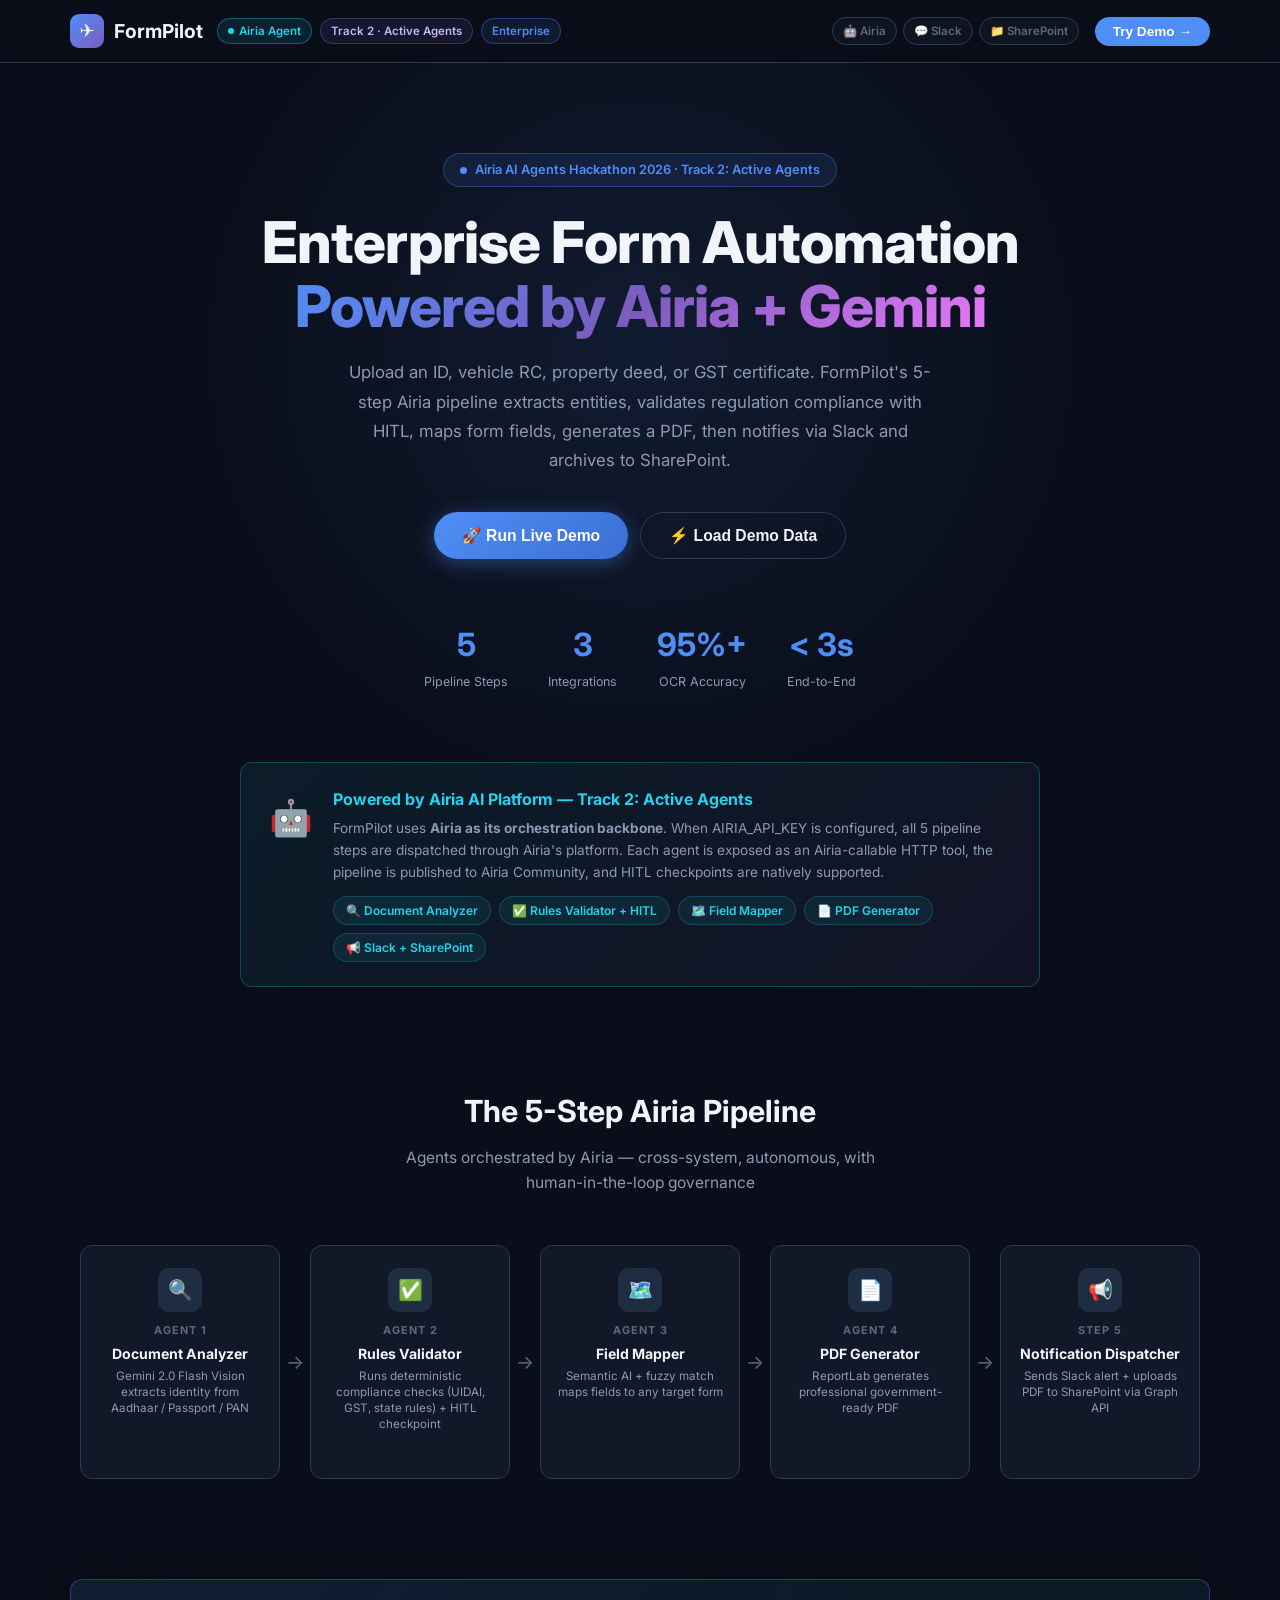
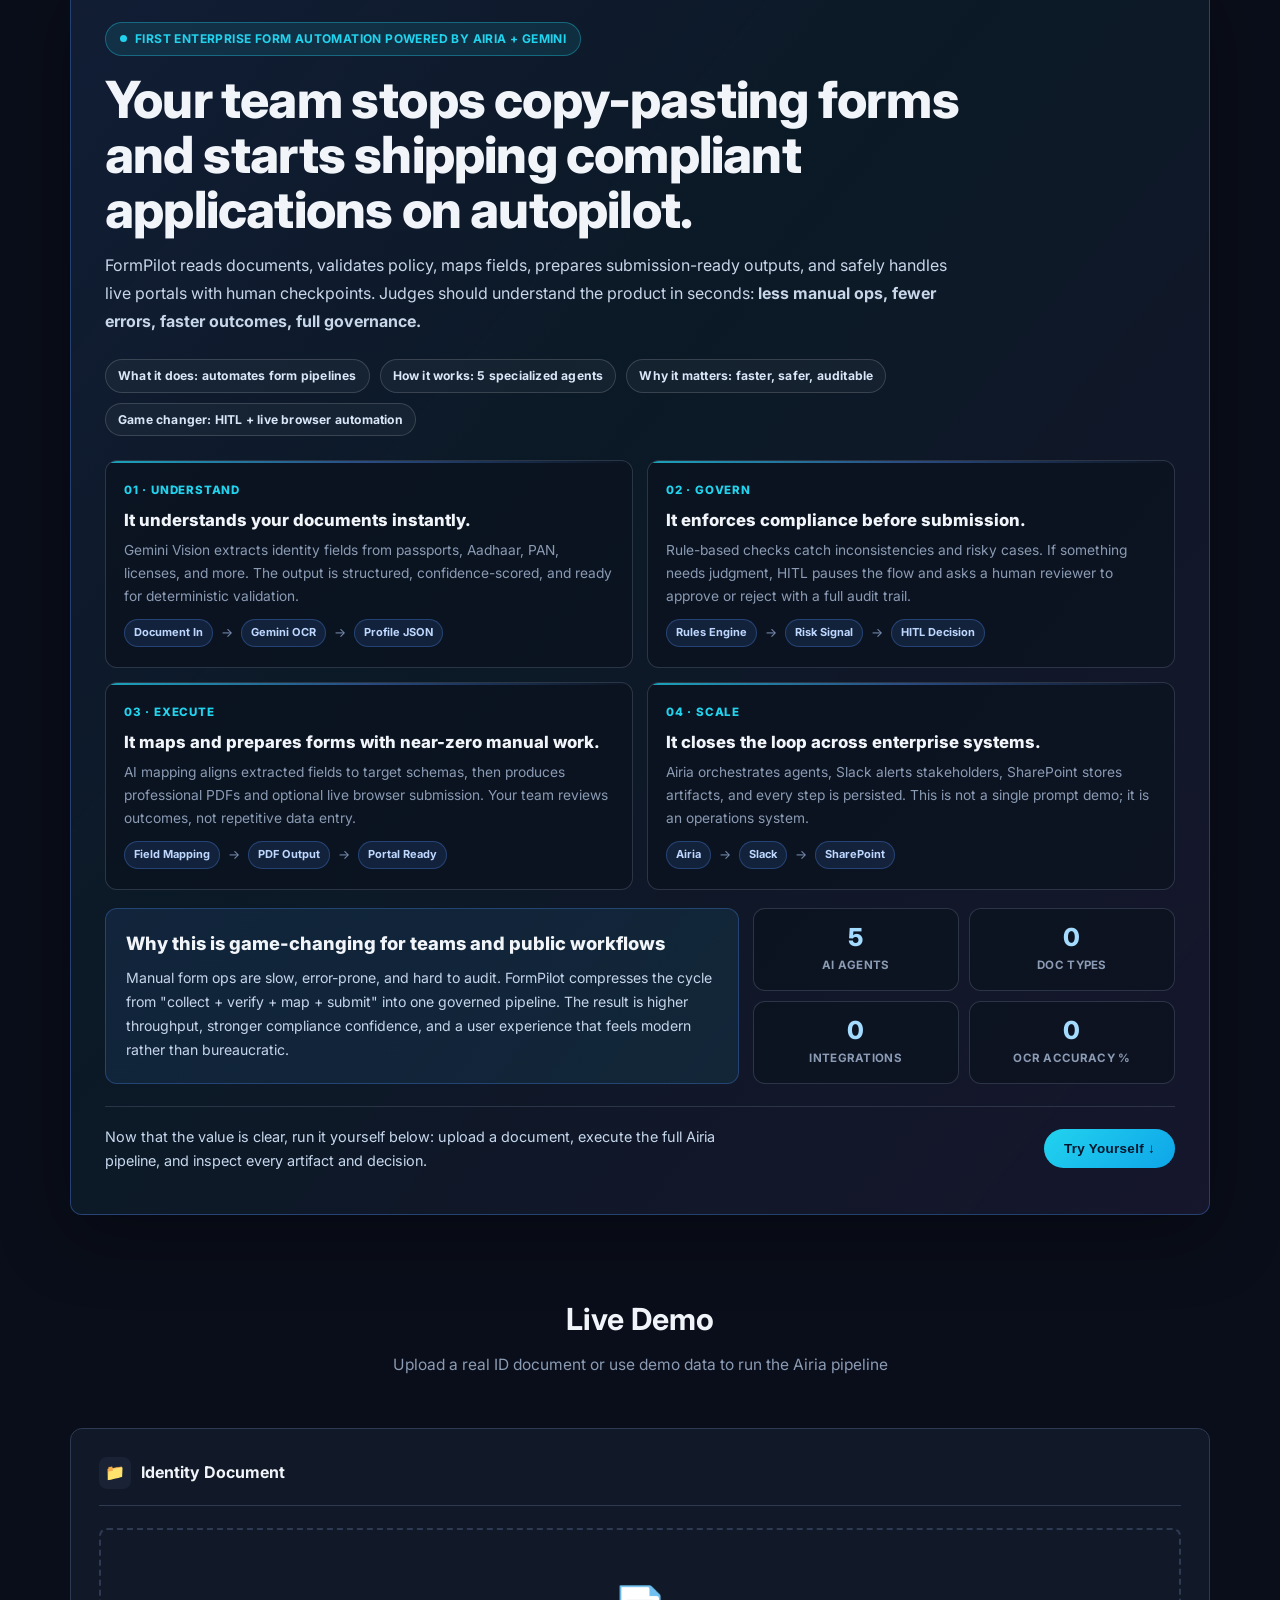
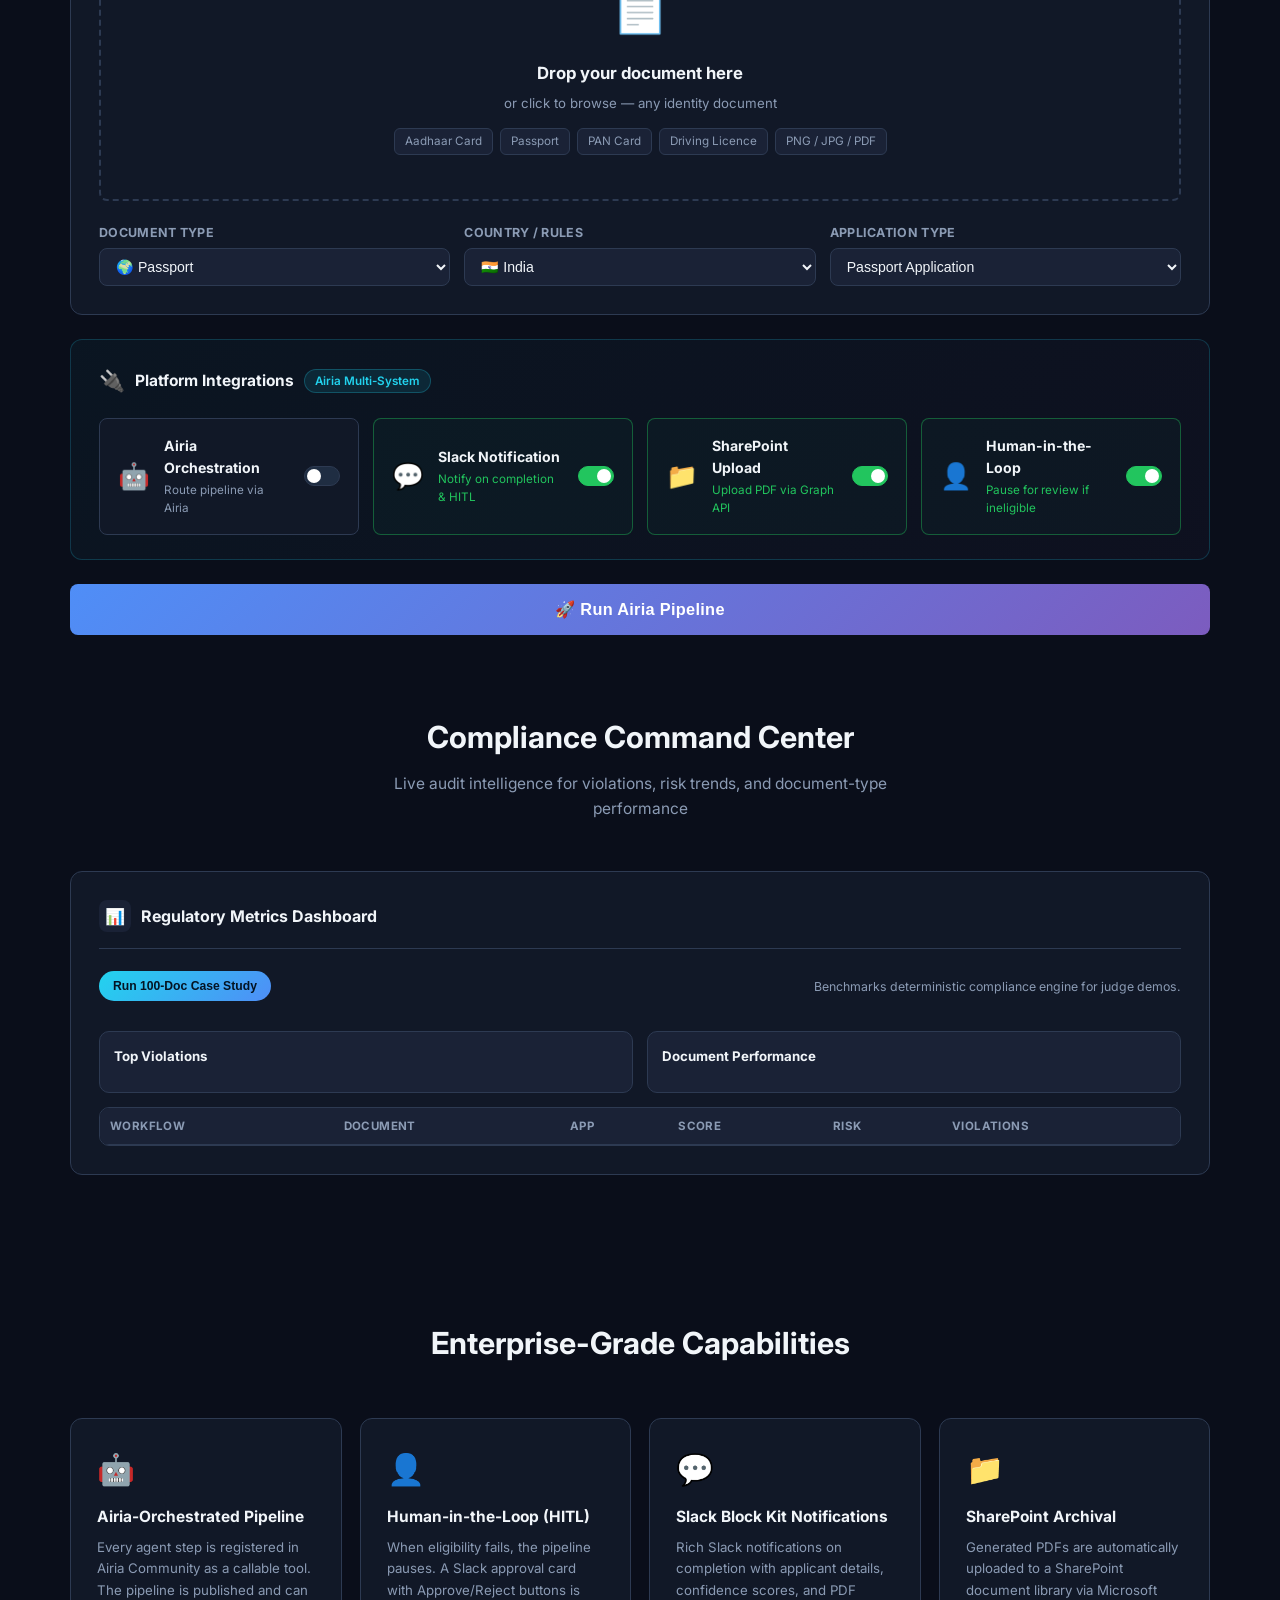
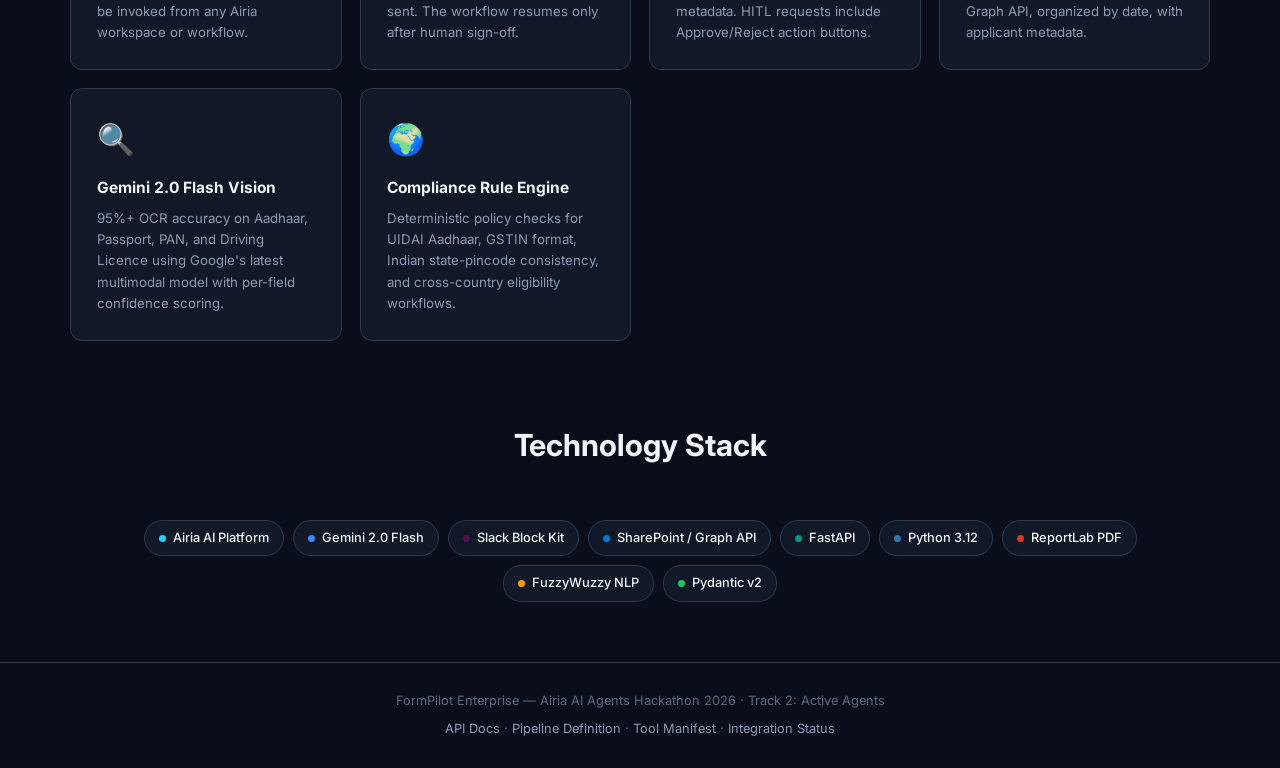
==== commit 9f81ade4: "feat: Add premium landing page explainer, HITL browser automation, and demo endpoints - Add animated" ====
--- a/backend/static/index.html
+++ b/backend/static/index.html
@@ -122,6 +122,44 @@
     .ps-st.wait{color:var(--warning)}
     .ps-st.hitl{color:var(--warning)}
 
+    /* ==================== STORY EXPLAINER ==================== */
+    .story-wrap{padding-top:8px}
+    .story-shell{position:relative;overflow:hidden;background:linear-gradient(130deg,rgba(79,142,247,.12),rgba(34,211,238,.06) 42%,rgba(124,92,191,.11));border:1px solid rgba(79,142,247,.35);border-radius:var(--r);padding:42px 34px;box-shadow:0 18px 70px rgba(0,0,0,.35)}
+    .story-shell::before{content:'';position:absolute;inset:-40% auto auto -20%;width:320px;height:320px;border-radius:50%;background:radial-gradient(circle,rgba(34,211,238,.18),transparent 68%);pointer-events:none}
+    .story-shell::after{content:'';position:absolute;inset:auto -10% -35% auto;width:360px;height:360px;border-radius:50%;background:radial-gradient(circle,rgba(124,92,191,.18),transparent 72%);pointer-events:none}
+    .story-kicker{display:inline-flex;align-items:center;gap:8px;padding:6px 14px;background:rgba(34,211,238,.11);border:1px solid rgba(34,211,238,.35);border-radius:999px;font-size:.75rem;font-weight:700;letter-spacing:.4px;text-transform:uppercase;color:var(--cyan);margin-bottom:16px}
+    .story-kicker-dot{width:7px;height:7px;border-radius:50%;background:var(--cyan);animation:pulse 1.8s ease infinite}
+    .story-title{font-size:clamp(1.9rem,4.6vw,3.2rem);font-weight:800;line-height:1.08;letter-spacing:-.8px;max-width:920px;margin-bottom:14px}
+    .story-title .accent{background:linear-gradient(90deg,#8cc8ff 0,#7dd3fc 40%,#b79bff 100%);-webkit-background-clip:text;-webkit-text-fill-color:transparent;background-clip:text}
+    .story-sub{font-size:1rem;color:#c8d6ea;max-width:850px;line-height:1.75}
+    .story-pill-row{display:flex;gap:10px;flex-wrap:wrap;margin:24px 0 8px}
+    .story-pill{padding:6px 12px;border-radius:999px;background:rgba(255,255,255,.04);border:1px solid rgba(255,255,255,.15);font-size:.76rem;font-weight:700;color:#d9e7f8;letter-spacing:.2px}
+    .story-grid{display:grid;grid-template-columns:repeat(12,minmax(0,1fr));gap:14px;margin-top:24px}
+    .story-card{grid-column:span 6;background:rgba(12,18,31,.72);border:1px solid rgba(139,155,180,.25);border-radius:12px;padding:20px 18px;position:relative;overflow:hidden;transition:all .25s ease}
+    .story-card::before{content:'';position:absolute;inset:0 auto auto 0;width:100%;height:2px;background:linear-gradient(90deg,rgba(34,211,238,.75),rgba(79,142,247,.45),transparent)}
+    .story-card:hover{transform:translateY(-3px);border-color:rgba(79,142,247,.55);box-shadow:0 12px 40px rgba(7,20,40,.55)}
+    .story-step{font-size:.72rem;font-weight:800;letter-spacing:.8px;color:var(--cyan);text-transform:uppercase;margin-bottom:9px}
+    .story-card h3{font-size:1.05rem;font-weight:800;margin-bottom:8px;line-height:1.35}
+    .story-card p{font-size:.86rem;color:var(--muted);line-height:1.65}
+    .story-flow{display:flex;align-items:center;gap:8px;flex-wrap:wrap;margin-top:12px}
+    .story-token{padding:4px 9px;border-radius:999px;font-size:.69rem;font-weight:700;background:rgba(79,142,247,.13);border:1px solid rgba(79,142,247,.3);color:#bdd7ff}
+    .story-arrow{font-size:.8rem;color:#7a8eb0}
+    .impact-band{margin-top:18px;display:grid;grid-template-columns:1.5fr 1fr;gap:14px}
+    .impact-copy{background:linear-gradient(130deg,rgba(79,142,247,.1),rgba(34,211,238,.08));border:1px solid rgba(79,142,247,.3);border-radius:12px;padding:20px}
+    .impact-copy h3{font-size:1.15rem;font-weight:800;margin-bottom:8px}
+    .impact-copy p{font-size:.88rem;color:#c6d5ea;line-height:1.7}
+    .impact-metrics{display:grid;grid-template-columns:repeat(2,minmax(0,1fr));gap:10px}
+    .impact-metric{background:rgba(12,18,31,.72);border:1px solid rgba(139,155,180,.25);border-radius:12px;padding:16px;text-align:center}
+    .impact-num{display:block;font-size:1.55rem;font-weight:800;color:#a4dcff;line-height:1}
+    .impact-label{display:block;font-size:.72rem;color:var(--muted);font-weight:700;letter-spacing:.3px;text-transform:uppercase;margin-top:6px}
+    .story-cta-row{display:flex;align-items:center;justify-content:space-between;gap:14px;flex-wrap:wrap;margin-top:22px;padding-top:18px;border-top:1px solid rgba(139,155,180,.22)}
+    .story-cta-copy{font-size:.9rem;color:#c7d8ee;max-width:620px}
+    .story-cta{border:none;border-radius:999px;padding:12px 20px;background:linear-gradient(135deg,var(--cyan),#0ea5e9);color:#00152a;font-weight:800;font-size:.84rem;letter-spacing:.3px;cursor:pointer;transition:all .2s}
+    .story-cta:hover{transform:translateY(-2px);box-shadow:0 10px 30px rgba(34,211,238,.3)}
+
+    .reveal{opacity:0;transform:translateY(26px) scale(.98);transition:opacity .75s ease,transform .75s cubic-bezier(.2,.6,.2,1)}
+    .reveal.in-view{opacity:1;transform:translateY(0) scale(1)}
+
     /* ==================== UPLOAD ==================== */
     .card{background:var(--surface);border:1px solid var(--border);border-radius:var(--r);padding:28px;margin-bottom:24px}
     .card-hd{display:flex;align-items:center;justify-content:space-between;margin-bottom:22px;padding-bottom:16px;border-bottom:1px solid var(--border)}
@@ -335,6 +373,10 @@
       .form-row{grid-template-columns:1fr 1fr}
       .pa{display:none}
       .ps{min-width:140px}
+      .story-shell{padding:30px 22px}
+      .story-grid{grid-template-columns:1fr 1fr}
+      .story-card{grid-column:span 1}
+      .impact-band{grid-template-columns:1fr}
     }
     @media(max-width:600px){
       .form-row{grid-template-columns:1fr}
@@ -343,6 +385,11 @@
       .int-grid{grid-template-columns:1fr}
       .hitl-actions{flex-direction:column}
       .comp-panels{grid-template-columns:1fr}
+      .story-title{font-size:1.7rem}
+      .story-pill-row{gap:7px}
+      .story-grid{grid-template-columns:1fr}
+      .impact-metrics{grid-template-columns:1fr 1fr}
+      .story-cta-row{align-items:flex-start}
     }
   </style>
   <link rel="preconnect" href="https://fonts.googleapis.com"/>
@@ -458,6 +505,100 @@
         <div class="ps-name">Notification Dispatcher</div>
         <div class="ps-desc">Sends Slack alert + uploads PDF to SharePoint via Graph API</div>
         <div class="ps-st" id="st5"></div>
+      </div>
+    </div>
+  </div>
+</section>
+
+<!-- ==================== STORY EXPLAINER ==================== -->
+<section id="story" class="section story-wrap">
+  <div class="container">
+    <div class="story-shell">
+      <div class="story-kicker reveal"><span class="story-kicker-dot"></span>First Enterprise Form Automation Powered by Airia + Gemini</div>
+      <h2 class="story-title reveal">Your team stops copy-pasting forms and starts shipping compliant applications on autopilot.</h2>
+      <p class="story-sub reveal">FormPilot reads documents, validates policy, maps fields, prepares submission-ready outputs, and safely handles live portals with human checkpoints. Judges should understand the product in seconds: <strong>less manual ops, fewer errors, faster outcomes, full governance.</strong></p>
+
+      <div class="story-pill-row reveal">
+        <span class="story-pill">What it does: automates form pipelines</span>
+        <span class="story-pill">How it works: 5 specialized agents</span>
+        <span class="story-pill">Why it matters: faster, safer, auditable</span>
+        <span class="story-pill">Game changer: HITL + live browser automation</span>
+      </div>
+
+      <div class="story-grid">
+        <article class="story-card reveal">
+          <div class="story-step">01 · Understand</div>
+          <h3>It understands your documents instantly.</h3>
+          <p>Gemini Vision extracts identity fields from passports, Aadhaar, PAN, licenses, and more. The output is structured, confidence-scored, and ready for deterministic validation.</p>
+          <div class="story-flow">
+            <span class="story-token">Document In</span><span class="story-arrow">→</span>
+            <span class="story-token">Gemini OCR</span><span class="story-arrow">→</span>
+            <span class="story-token">Profile JSON</span>
+          </div>
+        </article>
+
+        <article class="story-card reveal">
+          <div class="story-step">02 · Govern</div>
+          <h3>It enforces compliance before submission.</h3>
+          <p>Rule-based checks catch inconsistencies and risky cases. If something needs judgment, HITL pauses the flow and asks a human reviewer to approve or reject with a full audit trail.</p>
+          <div class="story-flow">
+            <span class="story-token">Rules Engine</span><span class="story-arrow">→</span>
+            <span class="story-token">Risk Signal</span><span class="story-arrow">→</span>
+            <span class="story-token">HITL Decision</span>
+          </div>
+        </article>
+
+        <article class="story-card reveal">
+          <div class="story-step">03 · Execute</div>
+          <h3>It maps and prepares forms with near-zero manual work.</h3>
+          <p>AI mapping aligns extracted fields to target schemas, then produces professional PDFs and optional live browser submission. Your team reviews outcomes, not repetitive data entry.</p>
+          <div class="story-flow">
+            <span class="story-token">Field Mapping</span><span class="story-arrow">→</span>
+            <span class="story-token">PDF Output</span><span class="story-arrow">→</span>
+            <span class="story-token">Portal Ready</span>
+          </div>
+        </article>
+
+        <article class="story-card reveal">
+          <div class="story-step">04 · Scale</div>
+          <h3>It closes the loop across enterprise systems.</h3>
+          <p>Airia orchestrates agents, Slack alerts stakeholders, SharePoint stores artifacts, and every step is persisted. This is not a single prompt demo; it is an operations system.</p>
+          <div class="story-flow">
+            <span class="story-token">Airia</span><span class="story-arrow">→</span>
+            <span class="story-token">Slack</span><span class="story-arrow">→</span>
+            <span class="story-token">SharePoint</span>
+          </div>
+        </article>
+      </div>
+
+      <div class="impact-band">
+        <div class="impact-copy reveal">
+          <h3>Why this is game-changing for teams and public workflows</h3>
+          <p>Manual form ops are slow, error-prone, and hard to audit. FormPilot compresses the cycle from "collect + verify + map + submit" into one governed pipeline. The result is higher throughput, stronger compliance confidence, and a user experience that feels modern rather than bureaucratic.</p>
+        </div>
+        <div class="impact-metrics reveal">
+          <div class="impact-metric">
+            <span class="impact-num" data-counter="5">0</span>
+            <span class="impact-label">AI Agents</span>
+          </div>
+          <div class="impact-metric">
+            <span class="impact-num" data-counter="8">0</span>
+            <span class="impact-label">Doc Types</span>
+          </div>
+          <div class="impact-metric">
+            <span class="impact-num" data-counter="3">0</span>
+            <span class="impact-label">Integrations</span>
+          </div>
+          <div class="impact-metric">
+            <span class="impact-num" data-counter="95">0</span>
+            <span class="impact-label">OCR Accuracy %</span>
+          </div>
+        </div>
+      </div>
+
+      <div class="story-cta-row reveal">
+        <p class="story-cta-copy">Now that the value is clear, run it yourself below: upload a document, execute the full Airia pipeline, and inspect every artifact and decision.</p>
+        <button class="story-cta" onclick="scrollToDemo()">Try Yourself ↓</button>
       </div>
     </div>
   </div>
@@ -808,6 +949,7 @@
 window.addEventListener('DOMContentLoaded', () => {
   fetchIntegrationStatus();
   setupUpload();
+  initStoryAnimations();
   loadComplianceDashboard();
 });
 
@@ -906,6 +1048,50 @@
 
 function scrollToDemo() {
   document.getElementById('demo').scrollIntoView({behavior:'smooth'});
+}
+
+function initStoryAnimations() {
+  const revealEls = document.querySelectorAll('.reveal');
+  if (!revealEls.length || !('IntersectionObserver' in window)) {
+    revealEls.forEach(el => el.classList.add('in-view'));
+    return;
+  }
+
+  const counterObserver = new IntersectionObserver((entries, obs) => {
+    entries.forEach(entry => {
+      if (!entry.isIntersecting) return;
+      const el = entry.target;
+      el.classList.add('in-view');
+
+      const counter = el.querySelector('[data-counter]');
+      if (counter && !counter.dataset.done) animateCounter(counter);
+
+      obs.unobserve(el);
+    });
+  }, {threshold: .22, rootMargin: '0px 0px -8% 0px'});
+
+  revealEls.forEach((el, idx) => {
+    const delay = Math.min(idx * 35, 260);
+    el.style.transitionDelay = `${delay}ms`;
+    counterObserver.observe(el);
+  });
+}
+
+function animateCounter(el) {
+  const target = Number(el.dataset.counter || 0);
+  const duration = 900;
+  const start = performance.now();
+  el.dataset.done = '1';
+
+  const tick = now => {
+    const progress = Math.min((now - start) / duration, 1);
+    const eased = 1 - Math.pow(1 - progress, 3);
+    const value = Math.round(target * eased);
+    el.textContent = value;
+    if (progress < 1) requestAnimationFrame(tick);
+  };
+
+  requestAnimationFrame(tick);
 }
 
 // ============================================================
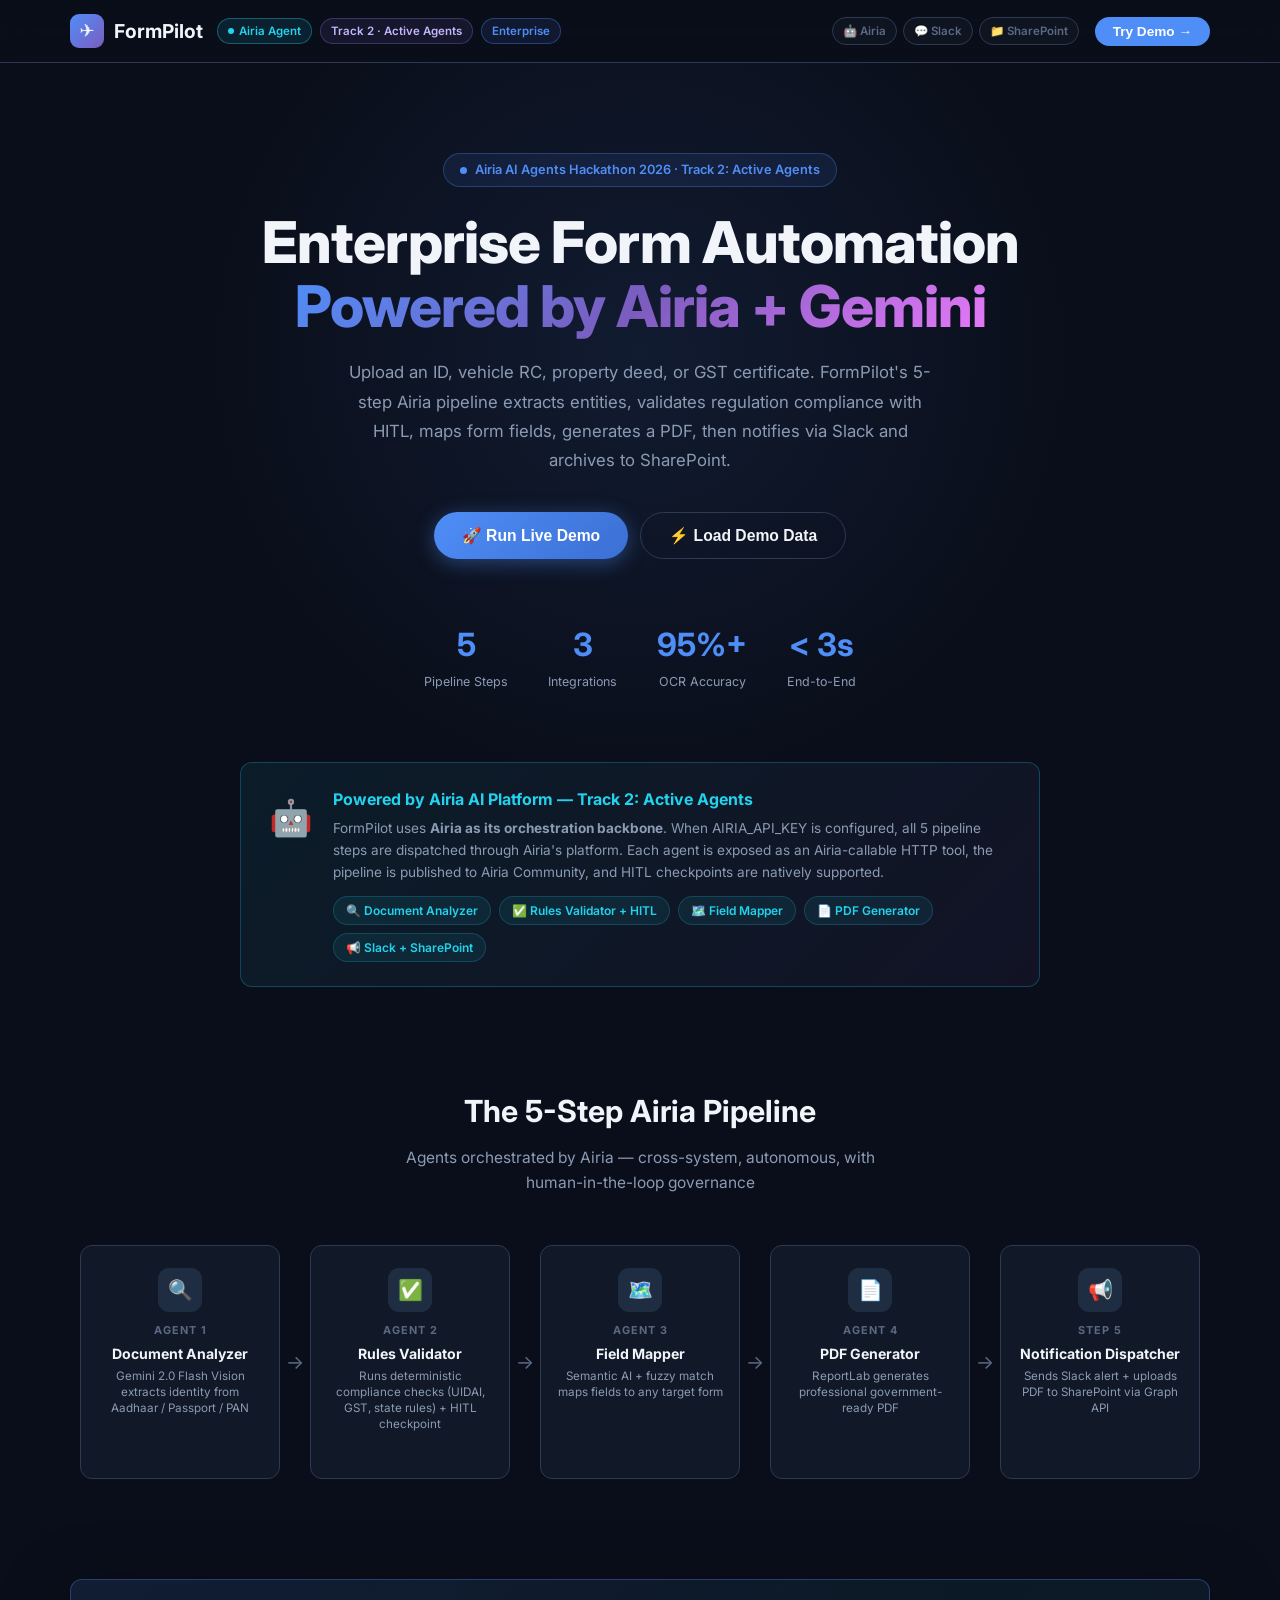
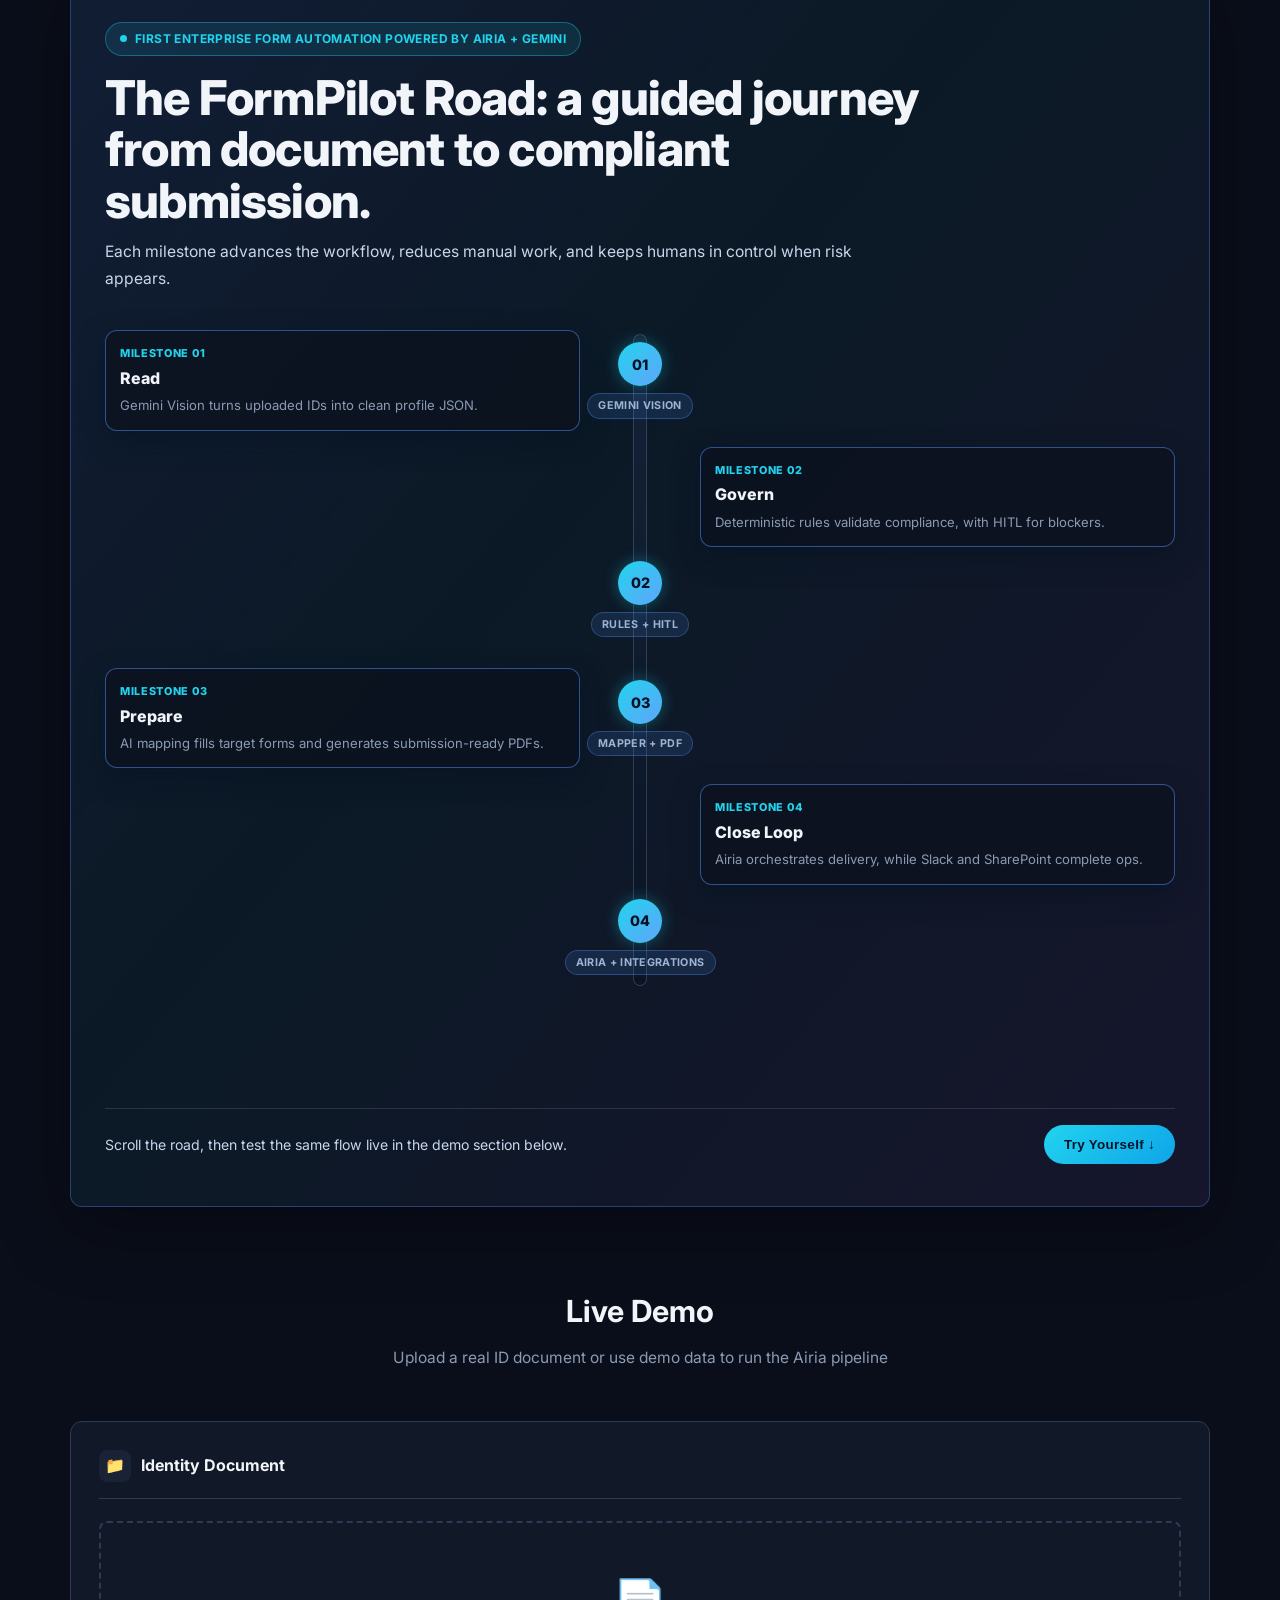
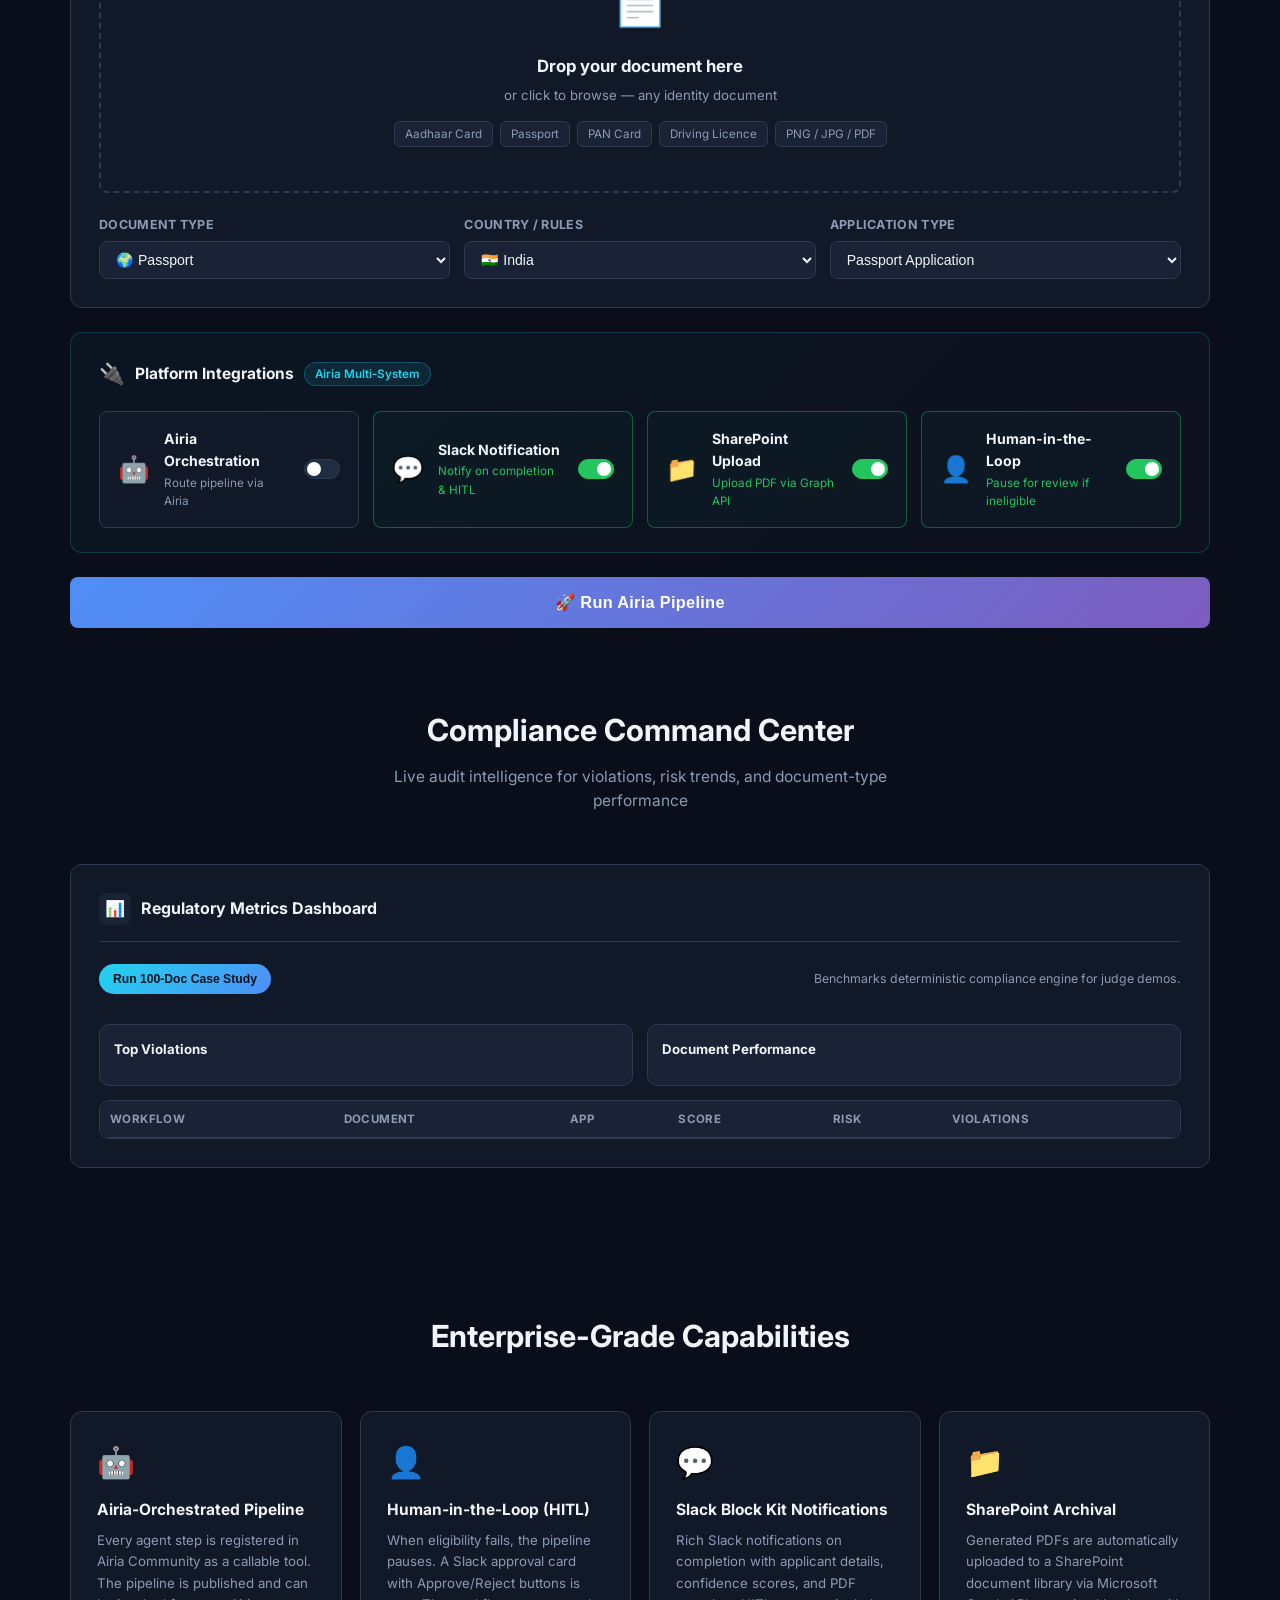
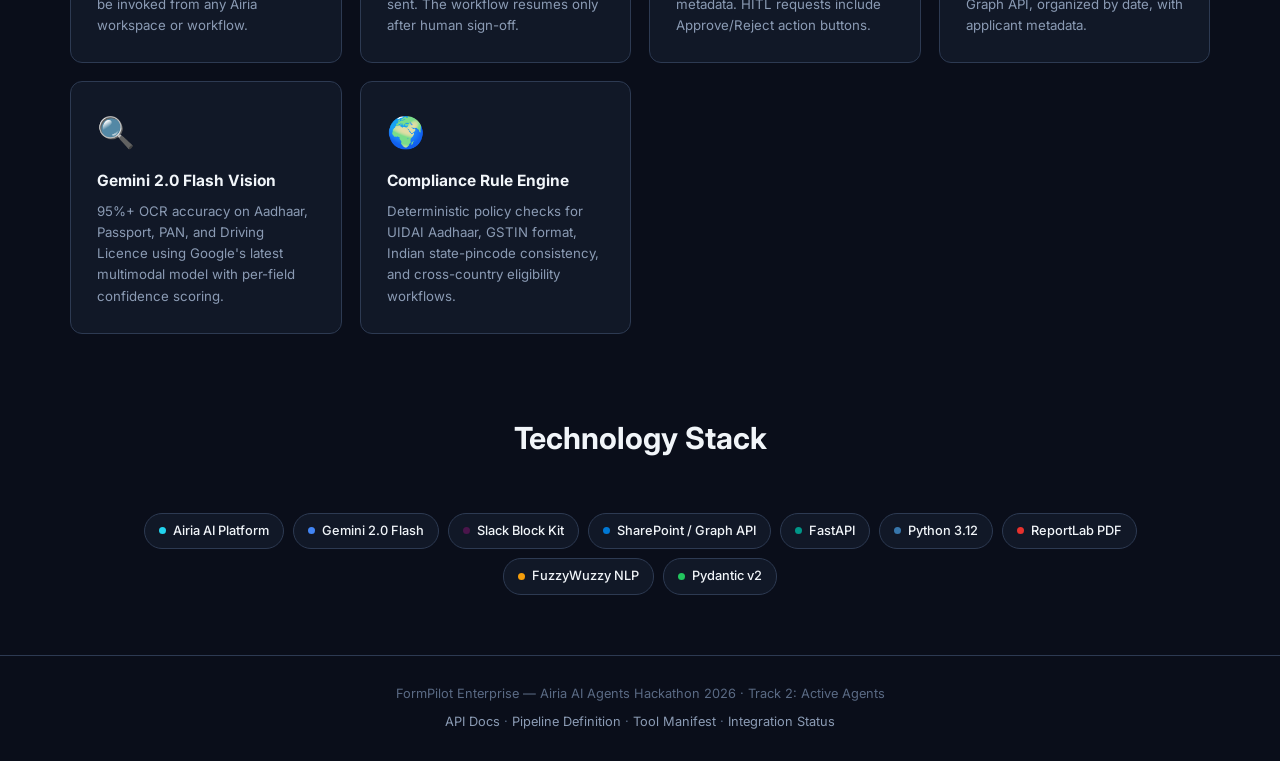
==== commit 1437ce25: "feat: redesign landing story as milestone road journey" ====
--- a/backend/static/index.html
+++ b/backend/static/index.html
@@ -127,33 +127,38 @@
     .story-shell{position:relative;overflow:hidden;background:linear-gradient(130deg,rgba(79,142,247,.12),rgba(34,211,238,.06) 42%,rgba(124,92,191,.11));border:1px solid rgba(79,142,247,.35);border-radius:var(--r);padding:42px 34px;box-shadow:0 18px 70px rgba(0,0,0,.35)}
     .story-shell::before{content:'';position:absolute;inset:-40% auto auto -20%;width:320px;height:320px;border-radius:50%;background:radial-gradient(circle,rgba(34,211,238,.18),transparent 68%);pointer-events:none}
     .story-shell::after{content:'';position:absolute;inset:auto -10% -35% auto;width:360px;height:360px;border-radius:50%;background:radial-gradient(circle,rgba(124,92,191,.18),transparent 72%);pointer-events:none}
+    .story-head{position:relative;z-index:1;max-width:850px}
     .story-kicker{display:inline-flex;align-items:center;gap:8px;padding:6px 14px;background:rgba(34,211,238,.11);border:1px solid rgba(34,211,238,.35);border-radius:999px;font-size:.75rem;font-weight:700;letter-spacing:.4px;text-transform:uppercase;color:var(--cyan);margin-bottom:16px}
     .story-kicker-dot{width:7px;height:7px;border-radius:50%;background:var(--cyan);animation:pulse 1.8s ease infinite}
-    .story-title{font-size:clamp(1.9rem,4.6vw,3.2rem);font-weight:800;line-height:1.08;letter-spacing:-.8px;max-width:920px;margin-bottom:14px}
-    .story-title .accent{background:linear-gradient(90deg,#8cc8ff 0,#7dd3fc 40%,#b79bff 100%);-webkit-background-clip:text;-webkit-text-fill-color:transparent;background-clip:text}
-    .story-sub{font-size:1rem;color:#c8d6ea;max-width:850px;line-height:1.75}
-    .story-pill-row{display:flex;gap:10px;flex-wrap:wrap;margin:24px 0 8px}
-    .story-pill{padding:6px 12px;border-radius:999px;background:rgba(255,255,255,.04);border:1px solid rgba(255,255,255,.15);font-size:.76rem;font-weight:700;color:#d9e7f8;letter-spacing:.2px}
-    .story-grid{display:grid;grid-template-columns:repeat(12,minmax(0,1fr));gap:14px;margin-top:24px}
-    .story-card{grid-column:span 6;background:rgba(12,18,31,.72);border:1px solid rgba(139,155,180,.25);border-radius:12px;padding:20px 18px;position:relative;overflow:hidden;transition:all .25s ease}
-    .story-card::before{content:'';position:absolute;inset:0 auto auto 0;width:100%;height:2px;background:linear-gradient(90deg,rgba(34,211,238,.75),rgba(79,142,247,.45),transparent)}
-    .story-card:hover{transform:translateY(-3px);border-color:rgba(79,142,247,.55);box-shadow:0 12px 40px rgba(7,20,40,.55)}
-    .story-step{font-size:.72rem;font-weight:800;letter-spacing:.8px;color:var(--cyan);text-transform:uppercase;margin-bottom:9px}
-    .story-card h3{font-size:1.05rem;font-weight:800;margin-bottom:8px;line-height:1.35}
-    .story-card p{font-size:.86rem;color:var(--muted);line-height:1.65}
-    .story-flow{display:flex;align-items:center;gap:8px;flex-wrap:wrap;margin-top:12px}
-    .story-token{padding:4px 9px;border-radius:999px;font-size:.69rem;font-weight:700;background:rgba(79,142,247,.13);border:1px solid rgba(79,142,247,.3);color:#bdd7ff}
-    .story-arrow{font-size:.8rem;color:#7a8eb0}
-    .impact-band{margin-top:18px;display:grid;grid-template-columns:1.5fr 1fr;gap:14px}
-    .impact-copy{background:linear-gradient(130deg,rgba(79,142,247,.1),rgba(34,211,238,.08));border:1px solid rgba(79,142,247,.3);border-radius:12px;padding:20px}
-    .impact-copy h3{font-size:1.15rem;font-weight:800;margin-bottom:8px}
-    .impact-copy p{font-size:.88rem;color:#c6d5ea;line-height:1.7}
-    .impact-metrics{display:grid;grid-template-columns:repeat(2,minmax(0,1fr));gap:10px}
-    .impact-metric{background:rgba(12,18,31,.72);border:1px solid rgba(139,155,180,.25);border-radius:12px;padding:16px;text-align:center}
-    .impact-num{display:block;font-size:1.55rem;font-weight:800;color:#a4dcff;line-height:1}
-    .impact-label{display:block;font-size:.72rem;color:var(--muted);font-weight:700;letter-spacing:.3px;text-transform:uppercase;margin-top:6px}
-    .story-cta-row{display:flex;align-items:center;justify-content:space-between;gap:14px;flex-wrap:wrap;margin-top:22px;padding-top:18px;border-top:1px solid rgba(139,155,180,.22)}
-    .story-cta-copy{font-size:.9rem;color:#c7d8ee;max-width:620px}
+    .story-title{font-size:clamp(1.9rem,4.5vw,3rem);font-weight:800;line-height:1.08;letter-spacing:-.8px;max-width:900px;margin-bottom:12px}
+    .story-sub{font-size:.98rem;color:#c8d6ea;max-width:760px;line-height:1.7}
+
+    .story-road{--road-progress:8%;position:relative;margin-top:28px;padding:10px 0}
+    .story-road::before{content:'';position:absolute;left:50%;top:14px;bottom:14px;width:14px;border-radius:999px;transform:translateX(-50%);background:linear-gradient(180deg,rgba(20,35,57,.9),rgba(11,21,37,.92));border:1px solid rgba(139,155,180,.28);z-index:0}
+    .story-road::after{content:'';position:absolute;left:50%;top:14px;height:calc((100% - 28px) * (var(--road-progress) / 100));width:14px;border-radius:999px;transform:translateX(-50%);background:linear-gradient(180deg,#22d3ee 0,#4f8ef7 58%,#7c5cbf 100%);box-shadow:0 0 22px rgba(34,211,238,.38);transition:height .65s cubic-bezier(.22,.64,.3,1);z-index:0}
+    .story-miles{display:grid;gap:16px;position:relative;z-index:2}
+    .story-mile{display:grid;grid-template-columns:minmax(0,1fr) 92px minmax(0,1fr);align-items:center;gap:14px}
+    .story-mile .mile-card{grid-column:1}
+    .story-mile .mile-empty{grid-column:3;height:1px}
+    .story-mile:nth-child(even) .mile-card{grid-column:3}
+    .story-mile:nth-child(even) .mile-empty{grid-column:1}
+    .mile-pin-wrap{grid-column:2;display:flex;flex-direction:column;align-items:center;gap:7px}
+    .mile-pin{width:44px;height:44px;border-radius:50%;display:flex;align-items:center;justify-content:center;font-size:.9rem;font-weight:800;background:rgba(20,33,52,.95);border:1px solid rgba(139,155,180,.42);color:#c9d8ed;transition:all .35s ease}
+    .mile-chip{font-size:.67rem;font-weight:700;letter-spacing:.35px;text-transform:uppercase;color:#9cb5d4;background:rgba(79,142,247,.14);border:1px solid rgba(79,142,247,.35);border-radius:999px;padding:3px 10px;white-space:nowrap}
+    .mile-card{background:rgba(12,18,31,.76);border:1px solid rgba(139,155,180,.28);border-radius:12px;padding:14px 14px;transition:all .25s ease}
+    .mile-step{display:block;font-size:.68rem;font-weight:800;letter-spacing:.65px;text-transform:uppercase;color:var(--cyan);margin-bottom:5px}
+    .mile-card h3{font-size:1rem;font-weight:800;margin-bottom:6px;line-height:1.35}
+    .mile-card p{font-size:.82rem;color:var(--muted);line-height:1.55}
+    .story-mile.seen .mile-pin{background:linear-gradient(135deg,var(--cyan),#60a5fa);border-color:rgba(34,211,238,.6);color:#031325;box-shadow:0 0 16px rgba(34,211,238,.35)}
+    .story-mile.seen .mile-card{border-color:rgba(79,142,247,.52);box-shadow:0 10px 26px rgba(6,17,33,.5)}
+
+    .story-facts{margin-top:14px;display:grid;grid-template-columns:repeat(4,minmax(0,1fr));gap:10px}
+    .story-fact{background:rgba(12,18,31,.72);border:1px solid rgba(139,155,180,.25);border-radius:12px;padding:14px 10px;text-align:center}
+    .story-fact strong{display:block;font-size:1.35rem;line-height:1;color:#9edcff;font-weight:800}
+    .story-fact span{display:block;margin-top:5px;font-size:.7rem;color:var(--muted);font-weight:700;text-transform:uppercase;letter-spacing:.35px}
+
+    .story-cta-row{display:flex;align-items:center;justify-content:space-between;gap:14px;flex-wrap:wrap;margin-top:20px;padding-top:16px;border-top:1px solid rgba(139,155,180,.22)}
+    .story-cta-copy{font-size:.88rem;color:#c7d8ee;max-width:620px}
     .story-cta{border:none;border-radius:999px;padding:12px 20px;background:linear-gradient(135deg,var(--cyan),#0ea5e9);color:#00152a;font-weight:800;font-size:.84rem;letter-spacing:.3px;cursor:pointer;transition:all .2s}
     .story-cta:hover{transform:translateY(-2px);box-shadow:0 10px 30px rgba(34,211,238,.3)}
 
@@ -374,9 +379,8 @@
       .pa{display:none}
       .ps{min-width:140px}
       .story-shell{padding:30px 22px}
-      .story-grid{grid-template-columns:1fr 1fr}
-      .story-card{grid-column:span 1}
-      .impact-band{grid-template-columns:1fr}
+      .story-mile{grid-template-columns:minmax(0,1fr) 80px minmax(0,1fr)}
+      .story-facts{grid-template-columns:repeat(2,minmax(0,1fr))}
     }
     @media(max-width:600px){
       .form-row{grid-template-columns:1fr}
@@ -386,9 +390,14 @@
       .hitl-actions{flex-direction:column}
       .comp-panels{grid-template-columns:1fr}
       .story-title{font-size:1.7rem}
-      .story-pill-row{gap:7px}
-      .story-grid{grid-template-columns:1fr}
-      .impact-metrics{grid-template-columns:1fr 1fr}
+      .story-road{padding:6px 0}
+      .story-road::before,.story-road::after{left:22px;transform:none;width:10px}
+      .story-mile{grid-template-columns:56px minmax(0,1fr);gap:10px;align-items:flex-start}
+      .mile-pin-wrap{grid-column:1;align-items:flex-start;padding-top:6px}
+      .story-mile .mile-card,.story-mile:nth-child(even) .mile-card{grid-column:2}
+      .story-mile .mile-empty,.story-mile:nth-child(even) .mile-empty{display:none}
+      .mile-chip{white-space:normal;line-height:1.25;padding:4px 8px}
+      .story-facts{grid-template-columns:repeat(2,minmax(0,1fr))}
       .story-cta-row{align-items:flex-start}
     }
   </style>
@@ -514,90 +523,89 @@
 <section id="story" class="section story-wrap">
   <div class="container">
     <div class="story-shell">
-      <div class="story-kicker reveal"><span class="story-kicker-dot"></span>First Enterprise Form Automation Powered by Airia + Gemini</div>
-      <h2 class="story-title reveal">Your team stops copy-pasting forms and starts shipping compliant applications on autopilot.</h2>
-      <p class="story-sub reveal">FormPilot reads documents, validates policy, maps fields, prepares submission-ready outputs, and safely handles live portals with human checkpoints. Judges should understand the product in seconds: <strong>less manual ops, fewer errors, faster outcomes, full governance.</strong></p>
-
-      <div class="story-pill-row reveal">
-        <span class="story-pill">What it does: automates form pipelines</span>
-        <span class="story-pill">How it works: 5 specialized agents</span>
-        <span class="story-pill">Why it matters: faster, safer, auditable</span>
-        <span class="story-pill">Game changer: HITL + live browser automation</span>
-      </div>
-
-      <div class="story-grid">
-        <article class="story-card reveal">
-          <div class="story-step">01 · Understand</div>
-          <h3>It understands your documents instantly.</h3>
-          <p>Gemini Vision extracts identity fields from passports, Aadhaar, PAN, licenses, and more. The output is structured, confidence-scored, and ready for deterministic validation.</p>
-          <div class="story-flow">
-            <span class="story-token">Document In</span><span class="story-arrow">→</span>
-            <span class="story-token">Gemini OCR</span><span class="story-arrow">→</span>
-            <span class="story-token">Profile JSON</span>
-          </div>
-        </article>
-
-        <article class="story-card reveal">
-          <div class="story-step">02 · Govern</div>
-          <h3>It enforces compliance before submission.</h3>
-          <p>Rule-based checks catch inconsistencies and risky cases. If something needs judgment, HITL pauses the flow and asks a human reviewer to approve or reject with a full audit trail.</p>
-          <div class="story-flow">
-            <span class="story-token">Rules Engine</span><span class="story-arrow">→</span>
-            <span class="story-token">Risk Signal</span><span class="story-arrow">→</span>
-            <span class="story-token">HITL Decision</span>
-          </div>
-        </article>
-
-        <article class="story-card reveal">
-          <div class="story-step">03 · Execute</div>
-          <h3>It maps and prepares forms with near-zero manual work.</h3>
-          <p>AI mapping aligns extracted fields to target schemas, then produces professional PDFs and optional live browser submission. Your team reviews outcomes, not repetitive data entry.</p>
-          <div class="story-flow">
-            <span class="story-token">Field Mapping</span><span class="story-arrow">→</span>
-            <span class="story-token">PDF Output</span><span class="story-arrow">→</span>
-            <span class="story-token">Portal Ready</span>
-          </div>
-        </article>
-
-        <article class="story-card reveal">
-          <div class="story-step">04 · Scale</div>
-          <h3>It closes the loop across enterprise systems.</h3>
-          <p>Airia orchestrates agents, Slack alerts stakeholders, SharePoint stores artifacts, and every step is persisted. This is not a single prompt demo; it is an operations system.</p>
-          <div class="story-flow">
-            <span class="story-token">Airia</span><span class="story-arrow">→</span>
-            <span class="story-token">Slack</span><span class="story-arrow">→</span>
-            <span class="story-token">SharePoint</span>
-          </div>
-        </article>
-      </div>
-
-      <div class="impact-band">
-        <div class="impact-copy reveal">
-          <h3>Why this is game-changing for teams and public workflows</h3>
-          <p>Manual form ops are slow, error-prone, and hard to audit. FormPilot compresses the cycle from "collect + verify + map + submit" into one governed pipeline. The result is higher throughput, stronger compliance confidence, and a user experience that feels modern rather than bureaucratic.</p>
-        </div>
-        <div class="impact-metrics reveal">
-          <div class="impact-metric">
-            <span class="impact-num" data-counter="5">0</span>
-            <span class="impact-label">AI Agents</span>
-          </div>
-          <div class="impact-metric">
-            <span class="impact-num" data-counter="8">0</span>
-            <span class="impact-label">Doc Types</span>
-          </div>
-          <div class="impact-metric">
-            <span class="impact-num" data-counter="3">0</span>
-            <span class="impact-label">Integrations</span>
-          </div>
-          <div class="impact-metric">
-            <span class="impact-num" data-counter="95">0</span>
-            <span class="impact-label">OCR Accuracy %</span>
-          </div>
+      <div class="story-head">
+        <div class="story-kicker reveal"><span class="story-kicker-dot"></span>First Enterprise Form Automation Powered by Airia + Gemini</div>
+        <h2 class="story-title reveal">The FormPilot Road: a guided journey from document to compliant submission.</h2>
+        <p class="story-sub reveal">Each milestone advances the workflow, reduces manual work, and keeps humans in control when risk appears.</p>
+      </div>
+
+      <div class="story-road reveal" id="storyRoad">
+        <div class="story-miles">
+          <article class="story-mile reveal">
+            <div class="mile-card">
+              <span class="mile-step">Milestone 01</span>
+              <h3>Read</h3>
+              <p>Gemini Vision turns uploaded IDs into clean profile JSON.</p>
+            </div>
+            <div class="mile-pin-wrap">
+              <div class="mile-pin">01</div>
+              <span class="mile-chip">Gemini Vision</span>
+            </div>
+            <div class="mile-empty" aria-hidden="true"></div>
+          </article>
+
+          <article class="story-mile reveal">
+            <div class="mile-card">
+              <span class="mile-step">Milestone 02</span>
+              <h3>Govern</h3>
+              <p>Deterministic rules validate compliance, with HITL for blockers.</p>
+            </div>
+            <div class="mile-pin-wrap">
+              <div class="mile-pin">02</div>
+              <span class="mile-chip">Rules + HITL</span>
+            </div>
+            <div class="mile-empty" aria-hidden="true"></div>
+          </article>
+
+          <article class="story-mile reveal">
+            <div class="mile-card">
+              <span class="mile-step">Milestone 03</span>
+              <h3>Prepare</h3>
+              <p>AI mapping fills target forms and generates submission-ready PDFs.</p>
+            </div>
+            <div class="mile-pin-wrap">
+              <div class="mile-pin">03</div>
+              <span class="mile-chip">Mapper + PDF</span>
+            </div>
+            <div class="mile-empty" aria-hidden="true"></div>
+          </article>
+
+          <article class="story-mile reveal">
+            <div class="mile-card">
+              <span class="mile-step">Milestone 04</span>
+              <h3>Close Loop</h3>
+              <p>Airia orchestrates delivery, while Slack and SharePoint complete ops.</p>
+            </div>
+            <div class="mile-pin-wrap">
+              <div class="mile-pin">04</div>
+              <span class="mile-chip">Airia + Integrations</span>
+            </div>
+            <div class="mile-empty" aria-hidden="true"></div>
+          </article>
+        </div>
+      </div>
+
+      <div class="story-facts reveal">
+        <div class="story-fact">
+          <strong data-counter="5">0</strong>
+          <span>Agents</span>
+        </div>
+        <div class="story-fact">
+          <strong data-counter="8">0</strong>
+          <span>Doc Types</span>
+        </div>
+        <div class="story-fact">
+          <strong data-counter="3">0</strong>
+          <span>Integrations</span>
+        </div>
+        <div class="story-fact">
+          <strong data-counter="95" data-suffix="%">0</strong>
+          <span>OCR Accuracy</span>
         </div>
       </div>
 
       <div class="story-cta-row reveal">
-        <p class="story-cta-copy">Now that the value is clear, run it yourself below: upload a document, execute the full Airia pipeline, and inspect every artifact and decision.</p>
+        <p class="story-cta-copy">Scroll the road, then test the same flow live in the demo section below.</p>
         <button class="story-cta" onclick="scrollToDemo()">Try Yourself ↓</button>
       </div>
     </div>
@@ -1052,19 +1060,34 @@
 
 function initStoryAnimations() {
   const revealEls = document.querySelectorAll('.reveal');
-  if (!revealEls.length || !('IntersectionObserver' in window)) {
-    revealEls.forEach(el => el.classList.add('in-view'));
+  const storyRoad = document.getElementById('storyRoad');
+  const mileEls = Array.from(document.querySelectorAll('.story-mile'));
+
+  if (!revealEls.length && !mileEls.length) return;
+
+  if (!('IntersectionObserver' in window)) {
+    revealEls.forEach(el => {
+      el.classList.add('in-view');
+      const counters = el.matches('[data-counter]') ? [el] : Array.from(el.querySelectorAll('[data-counter]'));
+      counters.forEach(counter => {
+        if (!counter.dataset.done) animateCounter(counter);
+      });
+    });
+    mileEls.forEach(mile => mile.classList.add('seen'));
+    if (storyRoad) storyRoad.style.setProperty('--road-progress', '100%');
     return;
   }
 
-  const counterObserver = new IntersectionObserver((entries, obs) => {
+  const revealObserver = new IntersectionObserver((entries, obs) => {
     entries.forEach(entry => {
       if (!entry.isIntersecting) return;
       const el = entry.target;
       el.classList.add('in-view');
 
-      const counter = el.querySelector('[data-counter]');
-      if (counter && !counter.dataset.done) animateCounter(counter);
+      const counters = el.matches('[data-counter]') ? [el] : Array.from(el.querySelectorAll('[data-counter]'));
+      counters.forEach(counter => {
+        if (!counter.dataset.done) animateCounter(counter);
+      });
 
       obs.unobserve(el);
     });
@@ -1073,12 +1096,47 @@
   revealEls.forEach((el, idx) => {
     const delay = Math.min(idx * 35, 260);
     el.style.transitionDelay = `${delay}ms`;
-    counterObserver.observe(el);
+    revealObserver.observe(el);
+  });
+
+  if (storyRoad && mileEls.length) {
+    initStoryRoadProgress(storyRoad, mileEls);
+  }
+}
+
+function initStoryRoadProgress(roadEl, mileEls) {
+  const seen = new Set();
+
+  const updateProgress = () => {
+    const total = mileEls.length;
+    if (!total) return;
+    const progress = Math.max(8, Math.round((seen.size / total) * 100));
+    roadEl.style.setProperty('--road-progress', `${progress}%`);
+  };
+
+  updateProgress();
+
+  const roadObserver = new IntersectionObserver((entries, obs) => {
+    entries.forEach(entry => {
+      if (!entry.isIntersecting) return;
+      const mile = entry.target;
+      const idx = Number(mile.dataset.mileIndex || 0);
+      if (idx) seen.add(idx);
+      mile.classList.add('seen');
+      updateProgress();
+      obs.unobserve(mile);
+    });
+  }, {threshold: .45, rootMargin: '0px 0px -10% 0px'});
+
+  mileEls.forEach((mile, index) => {
+    mile.dataset.mileIndex = String(index + 1);
+    roadObserver.observe(mile);
   });
 }
 
 function animateCounter(el) {
   const target = Number(el.dataset.counter || 0);
+  const suffix = el.dataset.suffix || '';
   const duration = 900;
   const start = performance.now();
   el.dataset.done = '1';
@@ -1087,7 +1145,7 @@
     const progress = Math.min((now - start) / duration, 1);
     const eased = 1 - Math.pow(1 - progress, 3);
     const value = Math.round(target * eased);
-    el.textContent = value;
+    el.textContent = `${value}${suffix}`;
     if (progress < 1) requestAnimationFrame(tick);
   };
 
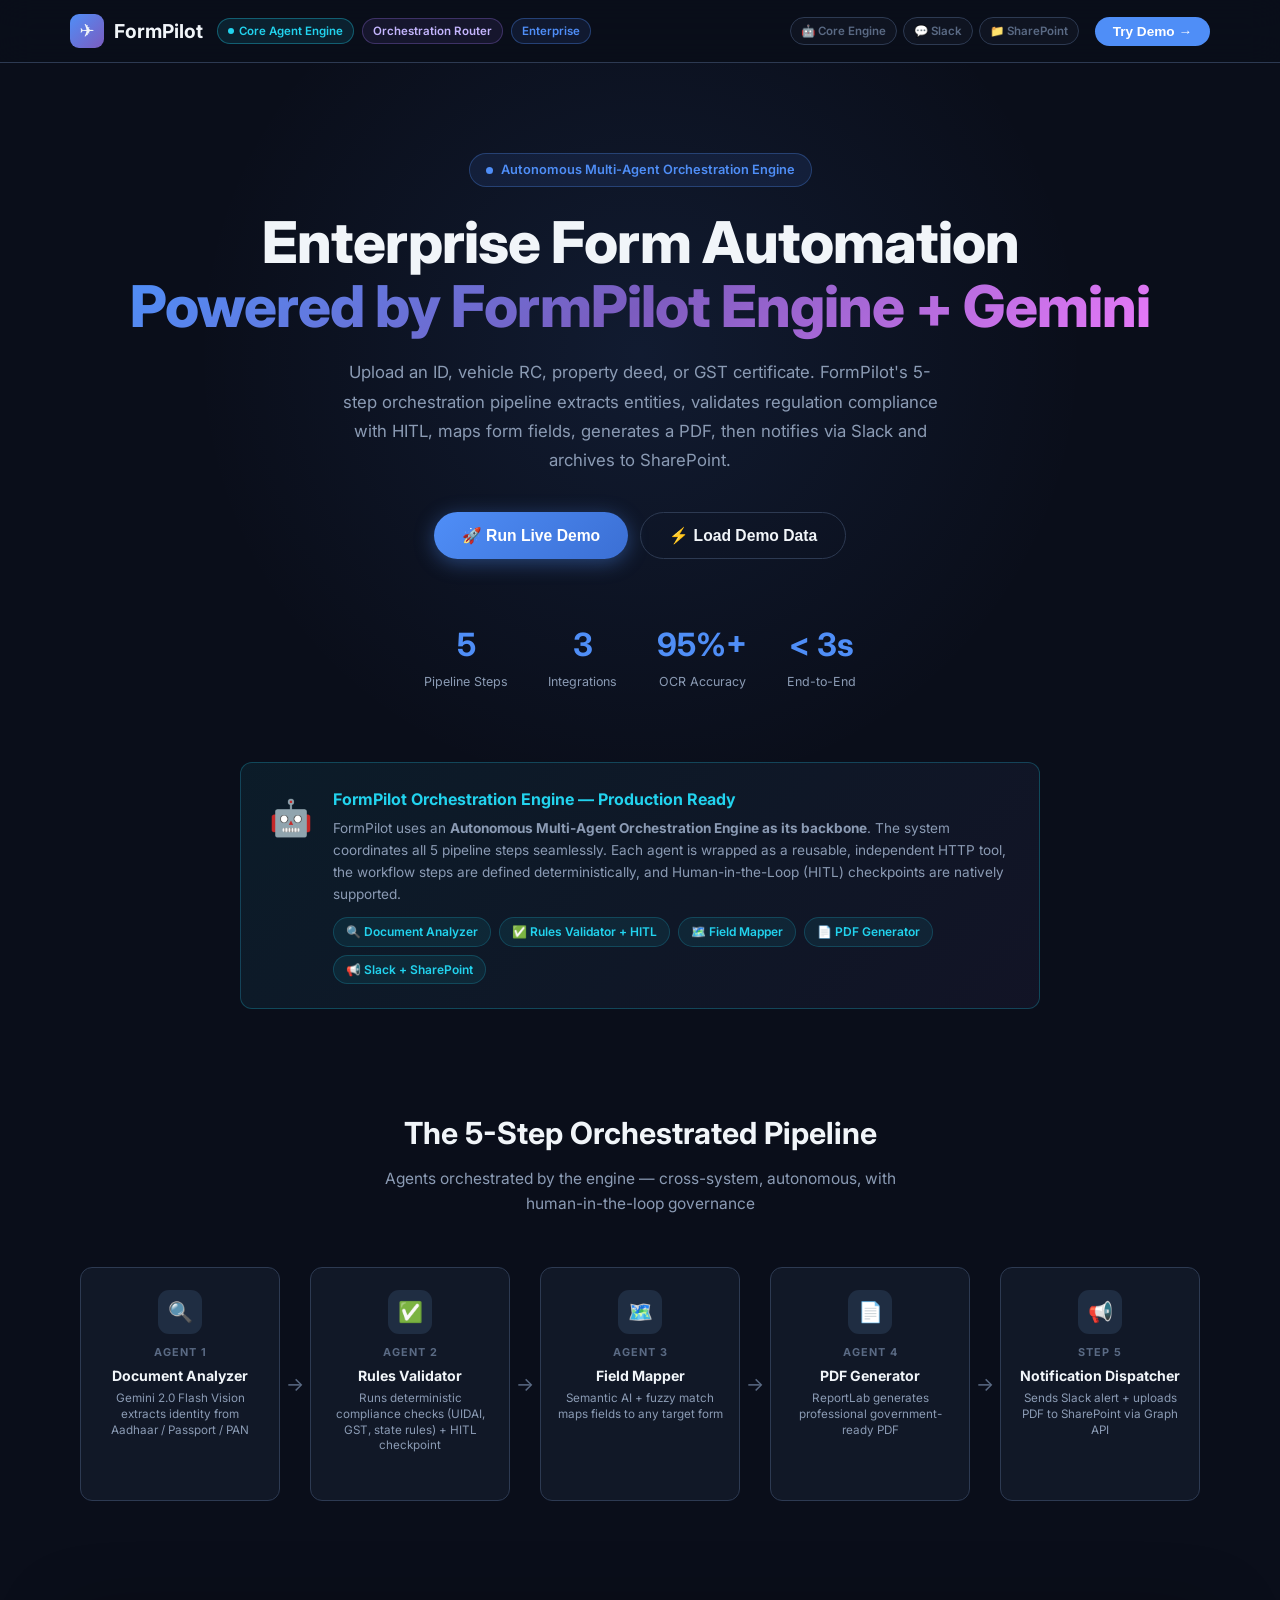
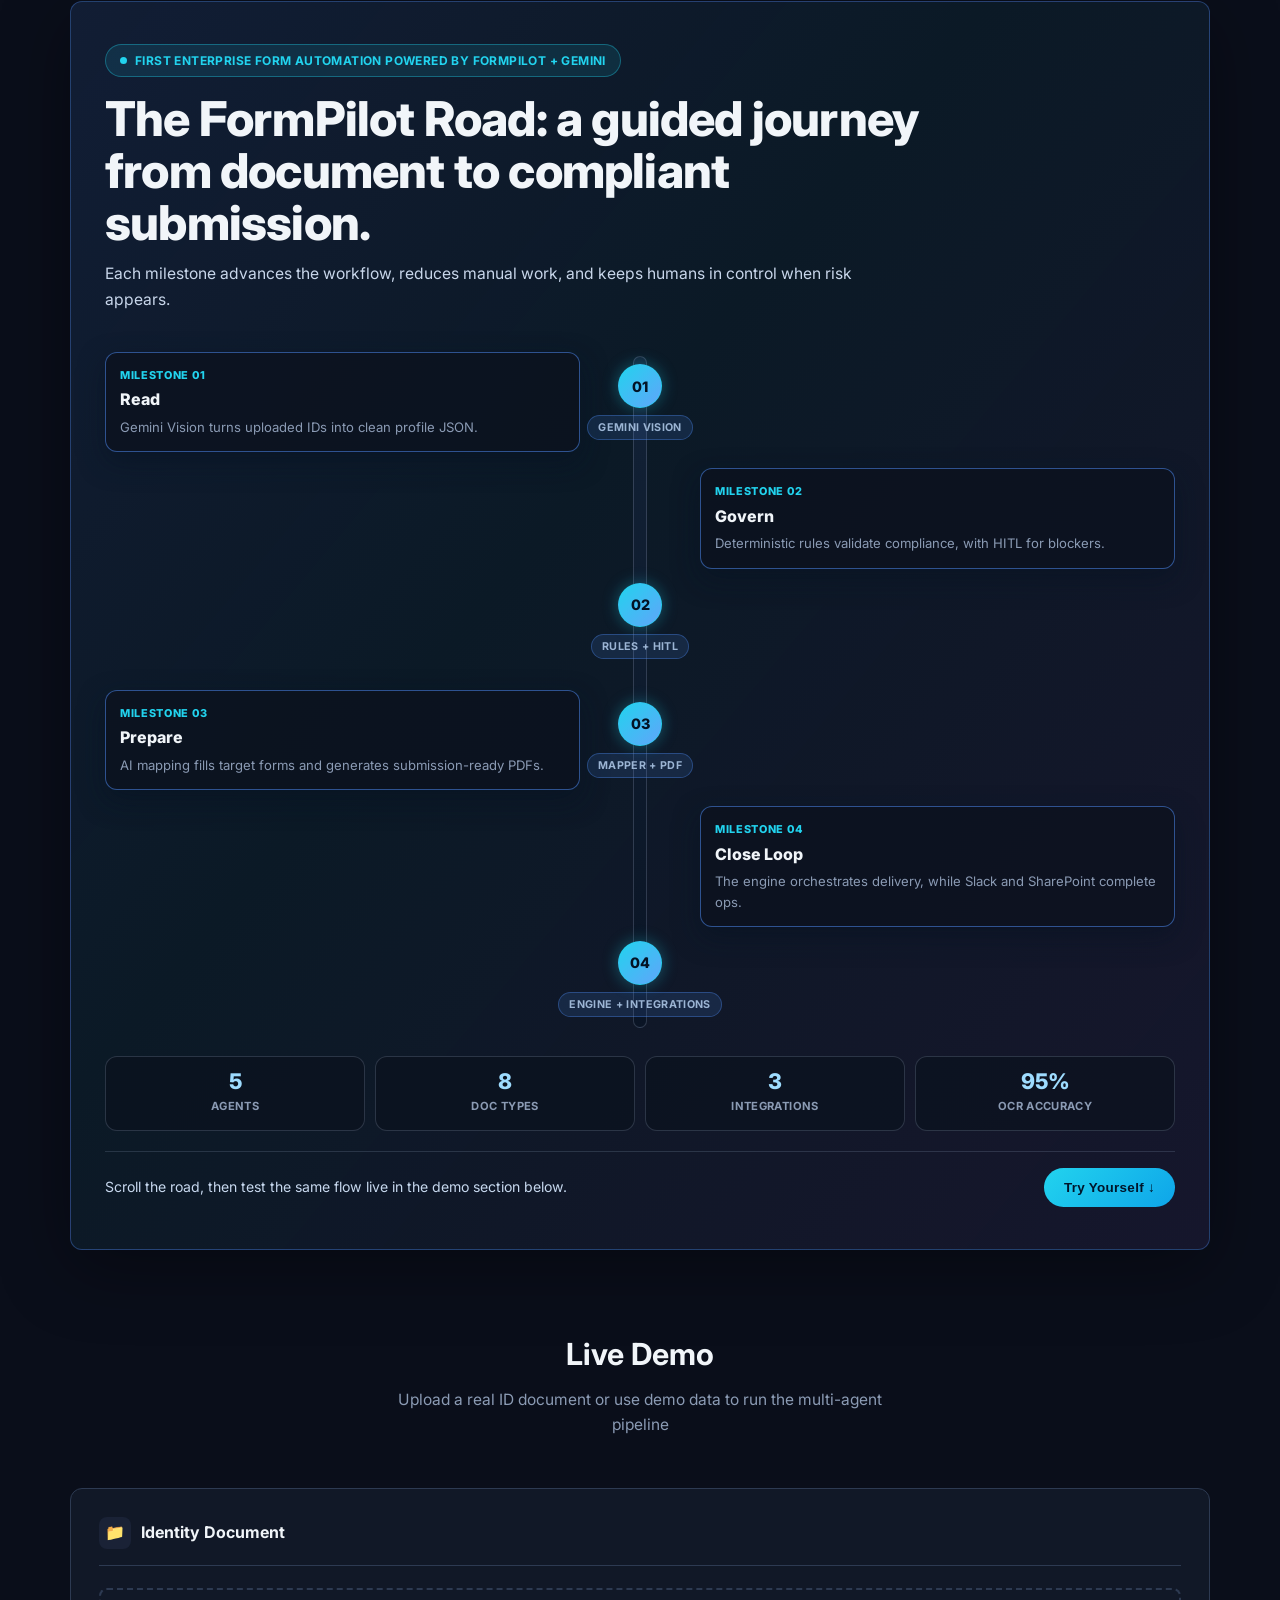
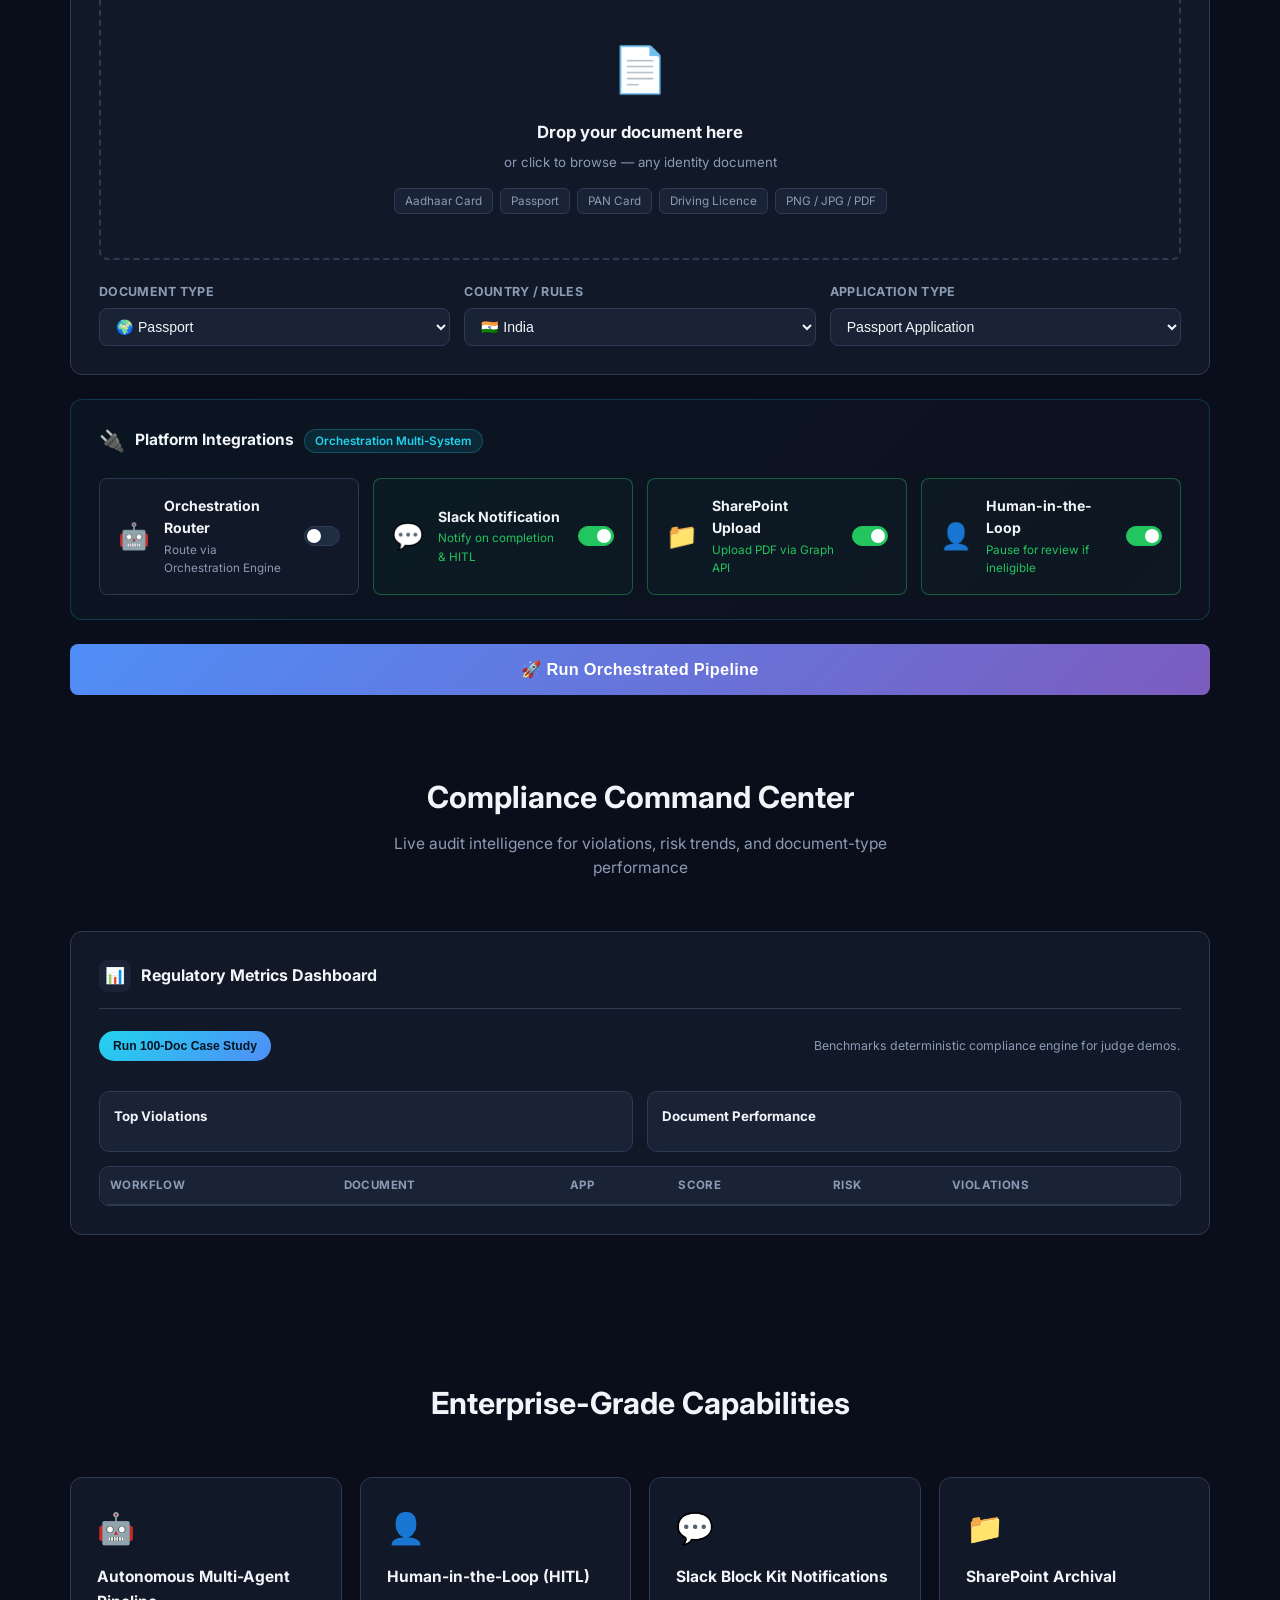
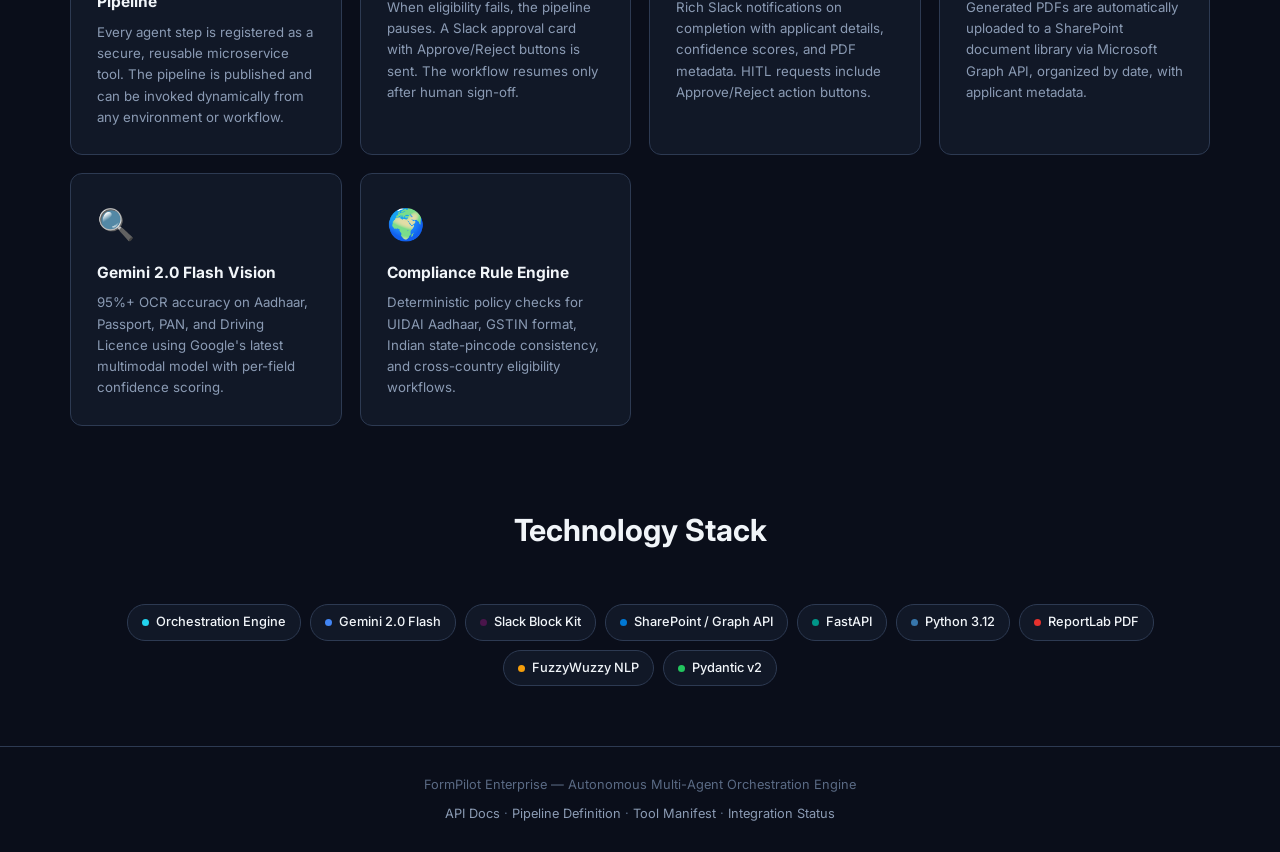
==== commit 816a5c7e: "feat: configure docker and cloud build trigger for GCP Cloud Run deployment" ====
--- a/backend/static/index.html
+++ b/backend/static/index.html
@@ -3,7 +3,7 @@
 <head>
   <meta charset="UTF-8"/>
   <meta name="viewport" content="width=device-width,initial-scale=1.0"/>
-  <title>FormPilot Enterprise — Airia AI Agent</title>
+  <title>FormPilot Enterprise — Multi-Agent Orchestration</title>
   <style>
     /* ==================== DESIGN SYSTEM ==================== */
     :root {
@@ -415,14 +415,14 @@
         <span>FormPilot</span>
       </div>
       <div class="nav-badges">
-        <span class="nbadge airia"><span class="nbadge-dot"></span>Airia Agent</span>
-        <span class="nbadge track2">Track 2 · Active Agents</span>
+        <span class="nbadge airia"><span class="nbadge-dot"></span>Core Agent Engine</span>
+        <span class="nbadge track2">Orchestration Router</span>
         <span class="nbadge ent">Enterprise</span>
       </div>
     </div>
     <div class="nav-right">
       <div class="int-badges" id="navIntBadges">
-        <span class="int-badge off" id="badge-airia">🤖 Airia</span>
+        <span class="int-badge off" id="badge-airia">🤖 Core Engine</span>
         <span class="int-badge off" id="badge-slack">💬 Slack</span>
         <span class="int-badge off" id="badge-sp">📁 SharePoint</span>
       </div>
@@ -434,9 +434,9 @@
 <!-- ==================== HERO ==================== -->
 <section class="hero">
   <div class="fade-up">
-    <div class="hero-eyebrow"><span></span>Airia AI Agents Hackathon 2026 · Track 2: Active Agents</div>
-    <h1>Enterprise Form Automation<br/><span class="hl">Powered by Airia + Gemini</span></h1>
-    <p>Upload an ID, vehicle RC, property deed, or GST certificate. FormPilot's 5-step Airia pipeline extracts entities, validates regulation compliance with HITL, maps form fields, generates a PDF, then notifies via Slack and archives to SharePoint.</p>
+    <div class="hero-eyebrow"><span></span>Autonomous Multi-Agent Orchestration Engine</div>
+    <h1>Enterprise Form Automation<br/><span class="hl">Powered by FormPilot Engine + Gemini</span></h1>
+    <p>Upload an ID, vehicle RC, property deed, or GST certificate. FormPilot's 5-step orchestration pipeline extracts entities, validates regulation compliance with HITL, maps form fields, generates a PDF, then notifies via Slack and archives to SharePoint.</p>
     <div class="hero-cta">
       <button class="btn-pri" onclick="scrollToDemo()">🚀 Run Live Demo</button>
       <button class="btn-sec" onclick="loadDemoData()">⚡ Load Demo Data</button>
@@ -450,13 +450,13 @@
   </div>
 </section>
 
-<!-- ==================== AIRIA CALLOUT ==================== -->
+<!-- ==================== ENGINE CALLOUT ==================== -->
 <div class="container" style="padding:0 24px">
   <div class="airia-callout fade-up">
     <div class="airia-callout-icon">🤖</div>
     <div>
-      <h3>Powered by Airia AI Platform — Track 2: Active Agents</h3>
-      <p>FormPilot uses <strong>Airia as its orchestration backbone</strong>. When AIRIA_API_KEY is configured, all 5 pipeline steps are dispatched through Airia's platform. Each agent is exposed as an Airia-callable HTTP tool, the pipeline is published to Airia Community, and HITL checkpoints are natively supported.</p>
+      <h3>FormPilot Orchestration Engine — Production Ready</h3>
+      <p>FormPilot uses an <strong>Autonomous Multi-Agent Orchestration Engine as its backbone</strong>. The system coordinates all 5 pipeline steps seamlessly. Each agent is wrapped as a reusable, independent HTTP tool, the workflow steps are defined deterministically, and Human-in-the-Loop (HITL) checkpoints are natively supported.</p>
       <div class="airia-steps">
         <span class="airia-step">🔍 Document Analyzer</span>
         <span class="airia-step">✅ Rules Validator + HITL</span>
@@ -472,8 +472,8 @@
 <section id="how-it-works" class="section">
   <div class="container">
     <div class="sec-title fade-up">
-      <h2>The 5-Step Airia Pipeline</h2>
-      <p>Agents orchestrated by Airia — cross-system, autonomous, with human-in-the-loop governance</p>
+      <h2>The 5-Step Orchestrated Pipeline</h2>
+      <p>Agents orchestrated by the engine — cross-system, autonomous, with human-in-the-loop governance</p>
     </div>
     <div class="pipeline" id="pipeline-viz">
       <div class="ps" id="step1">
@@ -524,7 +524,7 @@
   <div class="container">
     <div class="story-shell">
       <div class="story-head">
-        <div class="story-kicker reveal"><span class="story-kicker-dot"></span>First Enterprise Form Automation Powered by Airia + Gemini</div>
+        <div class="story-kicker reveal"><span class="story-kicker-dot"></span>First Enterprise Form Automation Powered by FormPilot + Gemini</div>
         <h2 class="story-title reveal">The FormPilot Road: a guided journey from document to compliant submission.</h2>
         <p class="story-sub reveal">Each milestone advances the workflow, reduces manual work, and keeps humans in control when risk appears.</p>
       </div>
@@ -574,11 +574,11 @@
             <div class="mile-card">
               <span class="mile-step">Milestone 04</span>
               <h3>Close Loop</h3>
-              <p>Airia orchestrates delivery, while Slack and SharePoint complete ops.</p>
+              <p>The engine orchestrates delivery, while Slack and SharePoint complete ops.</p>
             </div>
             <div class="mile-pin-wrap">
               <div class="mile-pin">04</div>
-              <span class="mile-chip">Airia + Integrations</span>
+              <span class="mile-chip">Engine + Integrations</span>
             </div>
             <div class="mile-empty" aria-hidden="true"></div>
           </article>
@@ -617,7 +617,7 @@
   <div class="container">
     <div class="sec-title fade-up">
       <h2>Live Demo</h2>
-      <p>Upload a real ID document or use demo data to run the Airia pipeline</p>
+      <p>Upload a real ID document or use demo data to run the multi-agent pipeline</p>
     </div>
 
     <!-- Upload Card -->
@@ -694,14 +694,14 @@
       <div class="int-panel-hd">
         <span style="font-size:1.3rem">🔌</span>
         <h3>Platform Integrations</h3>
-        <span class="lbl">Airia Multi-System</span>
+        <span class="lbl">Orchestration Multi-System</span>
       </div>
       <div class="int-grid">
         <div class="int-toggle" id="toggle-airia" onclick="toggleInt('airia')">
           <div class="int-toggle-icon">🤖</div>
           <div class="int-toggle-info">
-            <div class="int-toggle-name">Airia Orchestration</div>
-            <div class="int-toggle-status" id="airia-status-txt">Route pipeline via Airia</div>
+            <div class="int-toggle-name">Orchestration Router</div>
+            <div class="int-toggle-status" id="airia-status-txt">Route via Orchestration Engine</div>
           </div>
           <div class="toggle-sw" id="sw-airia"></div>
         </div>
@@ -734,7 +734,7 @@
 
     <!-- Run Button -->
     <button class="run-btn" id="runBtn" onclick="runWorkflow()">
-      🚀 Run Airia Pipeline
+      🚀 Run Orchestrated Pipeline
     </button>
     <div class="err-banner" id="errBanner"></div>
 
@@ -743,7 +743,7 @@
       <div class="prog-hd">
         <div class="prog-title">
           <span>🤖</span>
-          <span id="progTitle">Running Airia Pipeline…</span>
+          <span id="progTitle">Running Orchestrated Pipeline…</span>
           <div class="dots"><span></span><span></span><span></span></div>
         </div>
         <span class="prog-pct" id="progPct">0%</span>
@@ -877,8 +877,8 @@
     <div class="features-grid">
       <div class="fc fade-up">
         <div class="fc-icon">🤖</div>
-        <div class="fc-title">Airia-Orchestrated Pipeline</div>
-        <div class="fc-desc">Every agent step is registered in Airia Community as a callable tool. The pipeline is published and can be invoked from any Airia workspace or workflow.</div>
+        <div class="fc-title">Autonomous Multi-Agent Pipeline</div>
+        <div class="fc-desc">Every agent step is registered as a secure, reusable microservice tool. The pipeline is published and can be invoked dynamically from any environment or workflow.</div>
       </div>
       <div class="fc fade-up" style="animation-delay:.07s">
         <div class="fc-icon">👤</div>
@@ -914,7 +914,7 @@
   <div class="container">
     <div class="sec-title"><h2>Technology Stack</h2></div>
     <div class="tech-pills" style="justify-content:center">
-      <span class="tech"><span class="tdot" style="background:#22d3ee"></span>Airia AI Platform</span>
+      <span class="tech"><span class="tdot" style="background:#22d3ee"></span>Orchestration Engine</span>
       <span class="tech"><span class="tdot" style="background:#4285f4"></span>Gemini 2.0 Flash</span>
       <span class="tech"><span class="tdot" style="background:#4a154b"></span>Slack Block Kit</span>
       <span class="tech"><span class="tdot" style="background:#0078d4"></span>SharePoint / Graph API</span>
@@ -929,11 +929,11 @@
 
 <!-- ==================== FOOTER ==================== -->
 <footer>
-  <p>FormPilot Enterprise — Airia AI Agents Hackathon 2026 · Track 2: Active Agents</p>
+  <p>FormPilot Enterprise — Autonomous Multi-Agent Orchestration Engine</p>
   <p style="margin-top:8px">
     <a href="/docs">API Docs</a> ·
-    <a href="/api/airia/pipeline">Pipeline Definition</a> ·
-    <a href="/api/airia/tools">Tool Manifest</a> ·
+    <a href="/api/pipeline/config">Pipeline Definition</a> ·
+    <a href="/api/pipeline/tools">Tool Manifest</a> ·
     <a href="/api/integrations/status">Integration Status</a>
   </p>
 </footer>
@@ -967,7 +967,7 @@
     if (!res.ok) return;
     const data = await res.json();
 
-    setBadge('badge-airia', data.airia?.configured, '🤖 Airia');
+    setBadge('badge-airia', data.airia?.configured, '🤖 Engine');
     setBadge('badge-slack', data.slack?.configured, '💬 Slack');
     setBadge('badge-sp',    data.sharepoint?.configured, '📁 SharePoint');
 
@@ -1165,12 +1165,12 @@
     btn.textContent = '⚡ Running Demo Pipeline…';
     await runDemo();
     btn.disabled = false;
-    btn.textContent = '🚀 Run Airia Pipeline';
+    btn.textContent = '🚀 Run Orchestrated Pipeline';
     return;
   }
 
   btn.disabled = true;
-  btn.textContent = '🤖 Starting Airia Pipeline…';
+  btn.textContent = '🤖 Starting Orchestrated Pipeline…';
 
   const payload = {
     document_image:    uploadedBase64,
@@ -1186,7 +1186,7 @@
   try {
     const res  = await fetch('/api/workflows/start', {method:'POST', headers:{'Content-Type':'application/json'}, body:JSON.stringify(payload)});
     const data = await res.json();
-    if (!res.ok) { showError(data.detail || 'Failed to start workflow'); btn.disabled=false; btn.textContent='🚀 Run Airia Pipeline'; return; }
+    if (!res.ok) { showError(data.detail || 'Failed to start workflow'); btn.disabled=false; btn.textContent='🚀 Run Orchestrated Pipeline'; return; }
 
     currentWfId = data.workflow_id;
     showProgress();
@@ -1194,7 +1194,7 @@
   } catch(e) {
     showError('Network error: ' + e.message);
     btn.disabled = false;
-    btn.textContent = '🚀 Run Airia Pipeline';
+    btn.textContent = '🚀 Run Orchestrated Pipeline';
   }
 }
 
@@ -1265,7 +1265,7 @@
       document.getElementById('progTitle').textContent = status === 'rejected' ? '❌ Rejected' : '❌ Failed';
       document.querySelector('#progSection .dots').style.display='none';
       document.getElementById('runBtn').disabled = false;
-      document.getElementById('runBtn').textContent = '🚀 Run Airia Pipeline';
+      document.getElementById('runBtn').textContent = '🚀 Run Orchestrated Pipeline';
       return;
     }
 
@@ -1273,10 +1273,10 @@
       clearInterval(pollInterval);
       updatePct(100);
       activateHITL(-1); // clear HITL state
-      document.getElementById('progTitle').textContent = '🎉 Airia Pipeline Complete!';
+      document.getElementById('progTitle').textContent = '🎉 Pipeline Execution Complete!';
       document.querySelector('#progSection .dots').style.display='none';
       document.getElementById('runBtn').disabled = false;
-      document.getElementById('runBtn').textContent = '🚀 Run Airia Pipeline';
+      document.getElementById('runBtn').textContent = '🚀 Run Orchestrated Pipeline';
       // Fetch full result
       const rres = await fetch('/api/workflows/' + wfId + '/result');
       const rdata = await rres.json();
@@ -1334,7 +1334,7 @@
     document.getElementById('progTitle').textContent = '❌ Rejected';
     document.querySelector('#progSection .dots').style.display='none';
     document.getElementById('runBtn').disabled = false;
-    document.getElementById('runBtn').textContent = '🚀 Run Airia Pipeline';
+    document.getElementById('runBtn').textContent = '🚀 Run Orchestrated Pipeline';
   }
 }
 
@@ -1345,7 +1345,7 @@
   document.getElementById('progSection').classList.add('show');
   document.getElementById('resultsSection').classList.remove('show');
   document.getElementById('progLog').innerHTML = '';
-  document.getElementById('progTitle').textContent = 'Running Airia Pipeline…';
+  document.getElementById('progTitle').textContent = 'Running Orchestrated Pipeline…';
   document.querySelector('#progSection .dots').style.display='';
   updatePct(0);
   for (let i=1;i<=5;i++) resetStep(i);
@@ -1427,7 +1427,7 @@
 
 function renderPlatformStatus(data) {
   const cards = [
-    {icon:'🤖', name:'Airia Pipeline', detail: data.airia_invoked ? 'Invoked via Airia' : 'Local orchestration', ok: !!data.airia_invoked},
+    {icon:'🤖', name:'Orchestrated Pipeline', detail: data.airia_invoked ? 'Invoked remotely' : 'Local orchestration', ok: true},
     {icon:'💬', name:'Slack', detail: data.slack_sent ? 'Notification sent ✓' : 'Not configured', ok: !!data.slack_sent},
     {icon:'📁', name:'SharePoint', detail: data.sharepoint_url ? 'Uploaded ✓' : 'Not configured', ok: !!data.sharepoint_url},
     {icon:'🌟', name:'Gemini Vision', detail: 'OCR complete', ok: true},
@@ -1529,7 +1529,7 @@
   document.getElementById('pdfMeta').innerHTML =
     `AI-generated, ready to submit &nbsp;·&nbsp; <code>${meta}</code><br/>
     <span style="font-size:.78rem;color:var(--dim);margin-top:4px;display:block">
-    Gemini 2.0 Flash &nbsp;·&nbsp; Powered by Airia &nbsp;·&nbsp; ReportLab PDF</span>`;
+    Gemini 2.0 Flash &nbsp;·&nbsp; Orchestration Engine &nbsp;·&nbsp; ReportLab PDF</span>`;
 
   if (data.pdf_base64) {
     const href = 'data:application/pdf;base64,' + data.pdf_base64;
